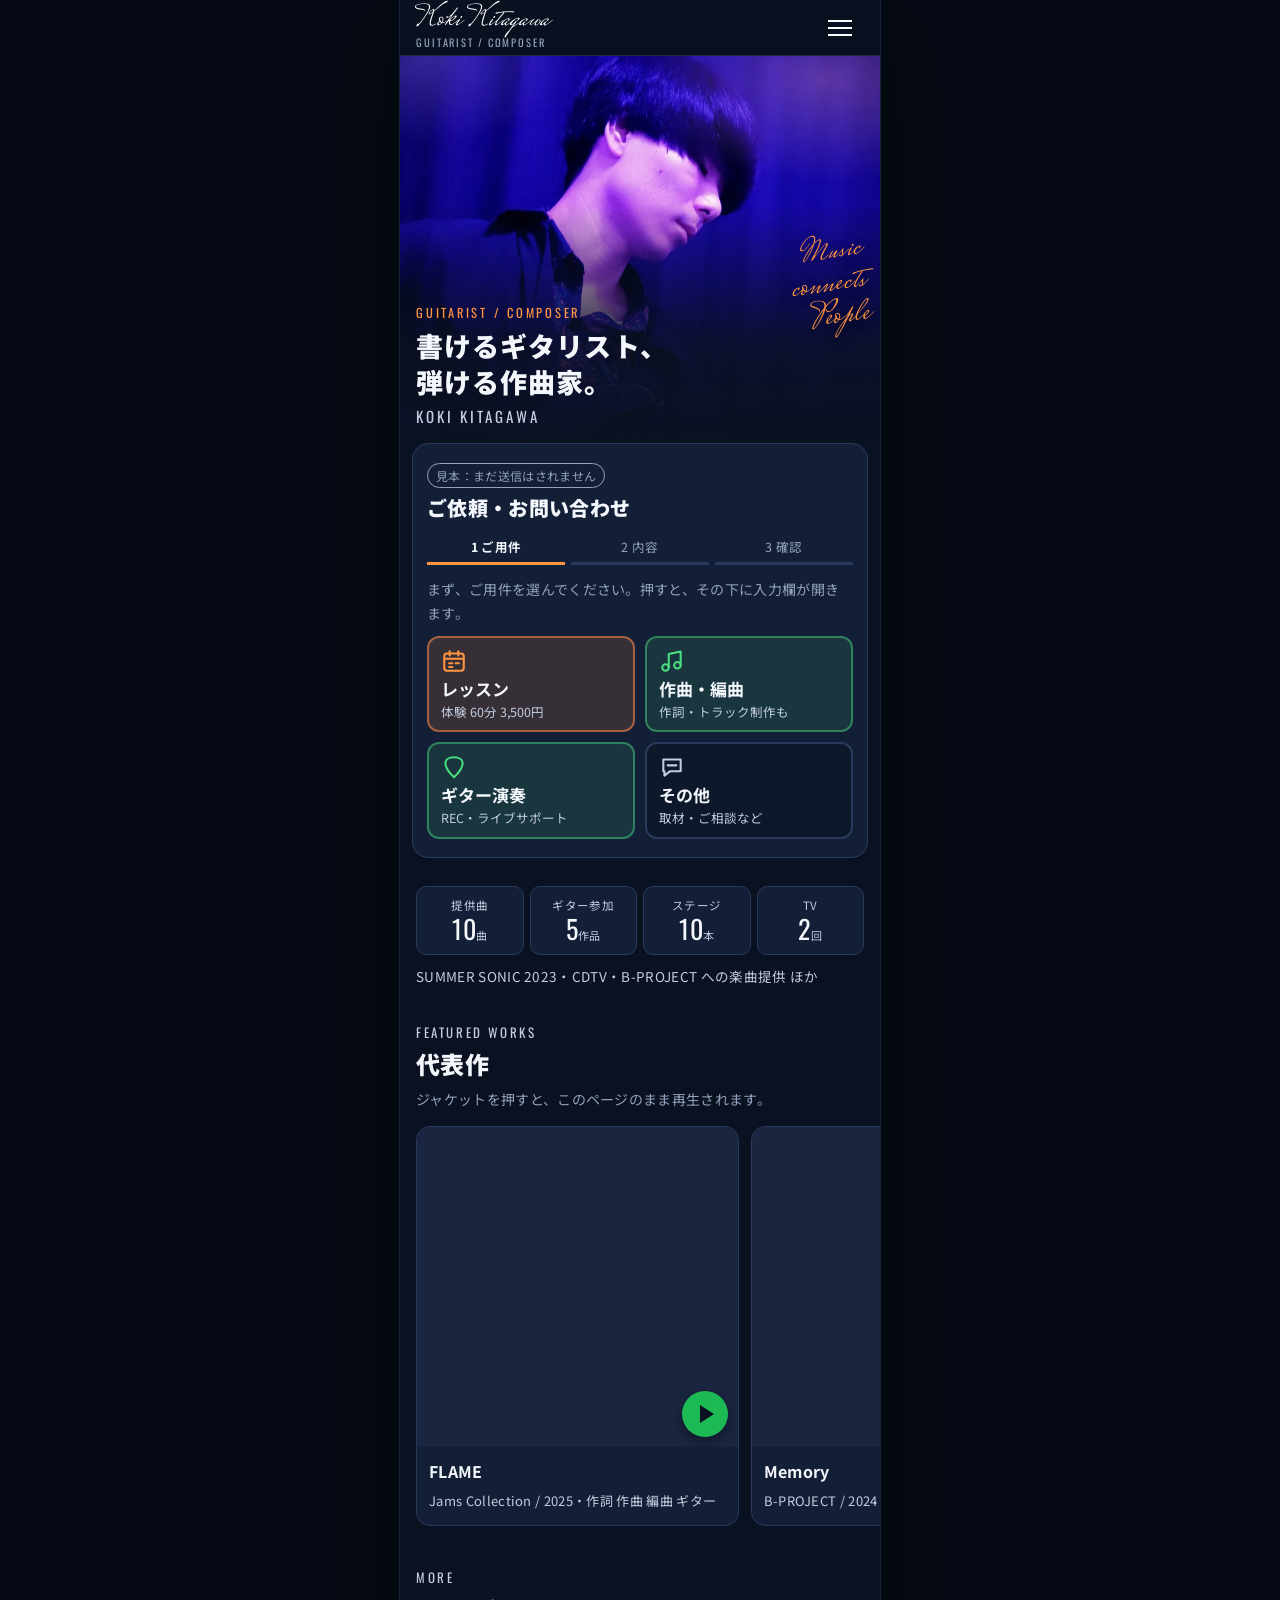
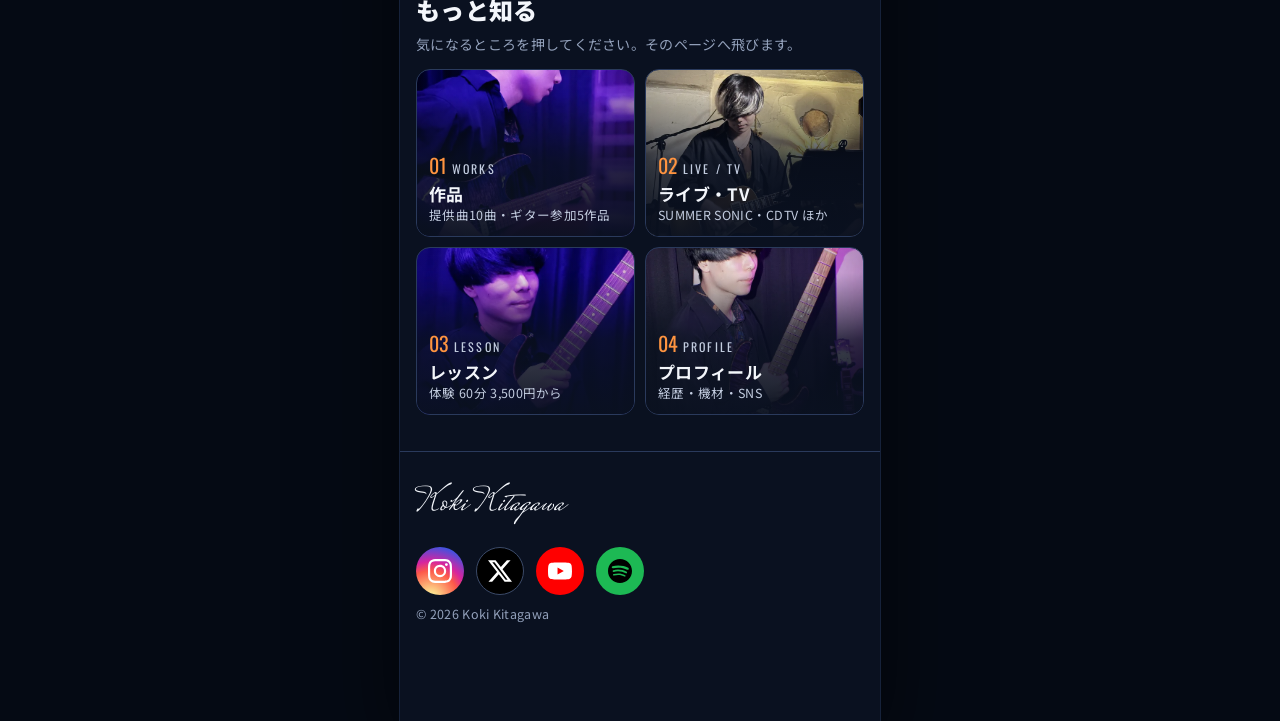
==== v2/index.html @ 58e87ea4 "Initial commit" ====
<!doctype html>
<html lang="ja">
<head>
<meta charset="utf-8">
<meta name="viewport" content="width=device-width, initial-scale=1, viewport-fit=cover">
<meta name="color-scheme" content="dark">
<meta name="robots" content="noindex">
<meta name="theme-color" content="#0a1120">
<title>北川弘喜 | ギタリスト・作曲家</title>
<meta name="description" content="書けるギタリスト、弾ける作曲家。北川弘喜（Koki Kitagawa）への作曲・編曲・ギター演奏のご依頼と、ギターレッスンのお申し込み。">
<link rel="preconnect" href="https://fonts.googleapis.com">
<link rel="preconnect" href="https://fonts.gstatic.com" crossorigin>
<link href="https://fonts.googleapis.com/css2?family=Noto+Sans+JP:wght@400;500;700;900&family=Oswald:wght@500;600&family=Mrs+Saint+Delafield&display=swap" rel="stylesheet">
<style>
:root{
  --bg:#0a1120; --bg2:#0e182b; --panel:#131f36; --panel2:#18263f; --line:#2a3a5c;
  --ink:#f3f6fb; --sub:#c3cde0; --faint:#93a1bb;
  --or:#e2560e; --or-top:#f06a1d; --or-hi:#ff9440; --or-soft:rgba(255,140,60,.15);
  --gr:#15803d; --gr-top:#1d9b52; --gr-hi:#4ade80; --gr-soft:rgba(74,222,128,.12);
  --lesson:#1b2a48;
  --en:"Oswald","Arial Narrow",sans-serif;
  --sig:"Mrs Saint Delafield","Brush Script MT",cursive;
  --dock:76px;
}
*{box-sizing:border-box}
[hidden]{display:none!important}
html{scroll-behavior:smooth;-webkit-text-size-adjust:100%}
body{margin:0;background:#050a14;color:var(--ink);
  font:16px/1.75 "Noto Sans JP","Hiragino Kaku Gothic ProN",Meiryo,sans-serif;letter-spacing:.02em}
a{color:inherit}
img{display:block;max-width:100%}
button,input,select,textarea{font:inherit;color:inherit}
:focus-visible{outline:3px solid var(--or-hi);outline-offset:3px}
.wrap{max-width:480px;margin:0 auto;background:var(--bg);min-height:100svh;
  padding-bottom:calc(var(--dock) + env(safe-area-inset-bottom));position:relative;overflow-x:clip}
@media (min-width:600px){.wrap{box-shadow:0 0 0 1px #16223a,0 30px 80px rgba(0,0,0,.6)}}

/* ---------- ヘッダー ---------- */
.top{position:sticky;top:0;z-index:30;height:56px;display:flex;align-items:center;justify-content:space-between;
  padding:0 16px;background:rgba(10,17,32,.92);backdrop-filter:blur(8px);border-bottom:1px solid rgba(42,58,92,.6)}
.logo{text-decoration:none;display:flex;flex-direction:column;line-height:1}
.logo .sig{font-family:var(--sig);font-size:30px;line-height:.9;color:#fff}
.logo small{font-family:var(--en);font-size:10.5px;letter-spacing:.18em;color:var(--faint);margin-top:2px}
.menu-btn{width:48px;height:48px;border:0;background:none;display:grid;place-items:center;cursor:pointer}
.menu-btn span{display:block;width:24px;height:2px;background:#fff;box-shadow:0 7px 0 #fff,0 -7px 0 #fff}

/* ---------- ヒーロー ---------- */
.hero{position:relative;height:clamp(320px,43svh,410px);overflow:hidden}
.hero img{width:100%;height:100%;object-fit:cover;object-position:50% 18%}
.hero::after{content:"";position:absolute;inset:0;
  background:linear-gradient(180deg,rgba(10,17,32,0) 38%,rgba(10,17,32,.86) 74%,var(--bg) 100%)}
.hero .copy{position:absolute;left:16px;right:16px;bottom:14px;z-index:1}
.hero .kicker{font-family:var(--en);font-size:12.5px;letter-spacing:.22em;color:var(--or-hi);margin:0}
.hero h1{margin:4px 0 2px;font-size:27px;line-height:1.35;font-weight:900;letter-spacing:.04em}
.hero .name{font-family:var(--en);font-size:15px;letter-spacing:.2em;color:var(--sub);margin:0}
.hero .sig{position:absolute;right:12px;top:14px;z-index:1;font-family:var(--sig);font-size:34px;color:rgba(255,255,255,.85);transform:rotate(-8deg)}

/* ---------- 写真の演出（北川さんの案の手書き文字と、ステージの光） ---------- */
.fx{position:relative}
.fx::before{content:"";position:absolute;inset:0;z-index:1;pointer-events:none;mix-blend-mode:screen;
  background:radial-gradient(55% 38% at 88% 6%,rgba(255,160,80,.30),transparent 70%),
             radial-gradient(45% 32% at 6% 0%,rgba(150,120,255,.30),transparent 70%)}
.script{position:absolute;z-index:2;font-family:var(--sig);line-height:.95;color:rgba(255,255,255,.92);
  text-shadow:0 2px 12px rgba(0,0,0,.55);pointer-events:none;white-space:nowrap}
.script.or{color:var(--or-hi)}
.photo{position:relative}
.photo .script{right:14px;bottom:10px;font-size:40px;transform:rotate(-8deg)}

/* ---------- 節の見出し（数字は残す） ---------- */
.sec{padding:28px 16px}
.label{display:flex;align-items:baseline;gap:10px;margin:0 0 4px}
.label .no{font-family:var(--en);font-size:22px;color:var(--or-hi);font-weight:600}
.label .en{font-family:var(--en);font-size:13px;letter-spacing:.2em;color:var(--sub)}
.h2{margin:0 0 6px;font-size:24px;line-height:1.4;font-weight:900}
.lede{margin:0 0 16px;color:var(--sub)}
.guide{margin:0 0 12px;color:var(--faint);font-size:14px}

/* ---------- フォーム（いちばん上の主役） ---------- */
.formcard{margin:0 12px;padding:16px 14px 18px;background:var(--panel);border:1px solid var(--line);border-radius:16px;scroll-margin-top:64px}
.formcard h2{margin:0;font-size:20px;font-weight:900;line-height:1.4}
.formcard .sample{display:inline-block;margin:0 0 6px;padding:1px 8px;border:1px solid var(--faint);border-radius:99px;font-size:12px;color:var(--faint)}
.steps{display:flex;gap:6px;margin:10px 0 12px;font-size:12.5px;color:var(--faint)}
.steps li{list-style:none;flex:1;text-align:center;padding:4px 0;border-bottom:3px solid var(--line)}
.steps li.on{color:var(--ink);border-color:var(--or-hi);font-weight:700}
.steps{padding:0}
.types{display:grid;grid-template-columns:1fr 1fr;gap:10px}
.type{min-height:84px;padding:10px 12px;border-radius:12px;border:2px solid var(--line);background:var(--bg2);text-align:left;cursor:pointer;
  display:flex;flex-direction:column;justify-content:center;gap:2px;transition:transform .15s,border-color .15s}
.type b{font-size:17px;line-height:1.35}
.type .ico{width:26px;height:26px;margin-bottom:2px}
.type.l .ico{color:var(--or-hi)} .type.w .ico{color:var(--gr-hi)} .type.o .ico{color:var(--sub)}
.type small{font-size:12.5px;color:var(--sub);line-height:1.4}
.type.l{border-color:rgba(255,138,76,.55);background:var(--or-soft)}
.type.w{border-color:rgba(74,222,128,.45);background:var(--gr-soft)}
.type[aria-pressed="true"]{transform:translateY(-1px);box-shadow:0 0 0 3px rgba(255,255,255,.18) inset}
.type.l[aria-pressed="true"]{border-color:var(--or-hi);box-shadow:0 0 22px rgba(255,140,60,.35)} .type.w[aria-pressed="true"]{border-color:var(--gr-hi);box-shadow:0 0 22px rgba(74,222,128,.28)}
.type .mark{display:none}
.type.l .mark{color:var(--or-hi)} .type.w .mark{color:var(--gr-hi)} .type.o .mark{color:var(--faint)}

.fields{margin-top:16px;display:grid;gap:14px}
.field label,.field legend{display:block;font-size:14.5px;font-weight:700;margin-bottom:6px;padding:0}
.req{font-size:11.5px;color:#ffb38a;margin-left:6px;font-weight:500}
.opt{font-size:11.5px;color:var(--faint);margin-left:6px;font-weight:500}
.field input,.field select,.field textarea{width:100%;min-height:50px;padding:10px 12px;border-radius:10px;border:1.5px solid var(--line);
  background:#0b1424;color:var(--ink);font-size:16px}
.field textarea{min-height:110px;resize:vertical}
.field input::placeholder,.field textarea::placeholder{color:#7d8aa4}
.field fieldset{border:0;margin:0;padding:0}
.chips{display:flex;flex-wrap:wrap;gap:8px}
.chips label{margin:0;font-weight:500;font-size:14.5px}
.chips input{position:absolute;opacity:0;width:1px;height:1px}
.chips span{display:inline-flex;align-items:center;min-height:44px;padding:0 14px;border:1.5px solid var(--line);border-radius:99px;background:#0b1424;cursor:pointer}
.chips input:checked+span{border-color:var(--or-hi);background:var(--or-soft);font-weight:700}
.chips input:focus-visible+span{outline:3px solid var(--or-hi);outline-offset:2px}
.note{font-size:13.5px;color:var(--sub);background:var(--bg2);border-left:3px solid var(--or-hi);padding:8px 10px;border-radius:6px;margin:0}
.err{color:#ffb38a;font-size:13.5px;margin:4px 0 0}
.row2{display:grid;grid-template-columns:1fr 1fr;gap:10px}

/* ---------- ボタン ---------- */
.btn{position:relative;display:flex;align-items:center;justify-content:center;gap:10px;min-height:58px;padding:0 20px;border-radius:999px;border:0;
  font-weight:800;font-size:18.7px;letter-spacing:.06em;text-decoration:none;cursor:pointer;white-space:nowrap;width:100%;
  transition:transform .15s,box-shadow .2s,filter .2s}
.btn .ico{width:22px;height:22px;flex:none}
.btn .arr{width:18px;height:18px;flex:none;margin-left:2px;transition:transform .2s}
.btn:hover .arr{transform:translateX(3px)}
.btn:active{transform:translateY(1px)}
.btn.or{background:linear-gradient(180deg,var(--or-top),var(--or));color:#fff;text-shadow:0 1px 0 rgba(110,30,0,.5);
  box-shadow:inset 0 1px 0 rgba(255,210,170,.55),inset 0 0 0 1px rgba(255,170,110,.35),0 8px 22px rgba(240,96,20,.38),0 0 26px rgba(255,140,60,.22)}
.btn.gr{background:linear-gradient(180deg,var(--gr-top),var(--gr));color:#fff;text-shadow:0 1px 0 rgba(0,50,20,.5);
  box-shadow:inset 0 1px 0 rgba(170,255,200,.45),inset 0 0 0 1px rgba(90,220,140,.3),0 8px 22px rgba(21,128,61,.38),0 0 26px rgba(74,222,128,.18)}
.btn.or:hover,.btn.gr:hover{filter:brightness(1.06)}
.btn.ghost{background:transparent;border:1.5px solid var(--sub);color:var(--ink);font-weight:500;font-size:15.5px;min-height:48px}
.btn svg{width:20px;height:20px;flex:none}
.btns{display:grid;gap:10px;margin-top:16px}

/* ---------- 数 ---------- */
.stats{display:grid;grid-template-columns:repeat(4,1fr);gap:6px;margin:0;padding:0}
.stats div{background:var(--panel);border:1px solid var(--line);border-radius:10px;padding:10px 4px;text-align:center}
.stats dt{font-size:11.5px;color:var(--sub);line-height:1.4}
.stats dd{margin:0;font-family:var(--en);font-size:26px;line-height:1.2}
.stats dd small{font-family:"Noto Sans JP",sans-serif;font-size:11px;color:var(--sub)}
.proof{margin:10px 0 0;font-size:13.5px;color:var(--sub)}

/* ---------- 代表作（よこにスライド） ---------- */
.rail{display:grid;grid-auto-flow:column;grid-auto-columns:72%;gap:12px;overflow-x:auto;scroll-snap-type:x mandatory;
  padding:2px 16px 8px;margin:0 -16px;scrollbar-width:none;scroll-padding-inline:16px}
.rail::-webkit-scrollbar{display:none}
.song{scroll-snap-align:start;background:var(--panel);border:1px solid var(--line);border-radius:14px;overflow:hidden}
.song .art{position:relative;aspect-ratio:1;background:#1a2540 center/cover no-repeat;display:block;width:100%;border:0;padding:0;cursor:pointer}
.song .art .play{position:absolute;right:10px;bottom:10px;width:46px;height:46px;border-radius:50%;background:#1DB954;display:grid;place-items:center;box-shadow:0 4px 12px rgba(0,0,0,.4)}
.song .art .play::before{content:"";border-left:14px solid #0a1120;border-top:9px solid transparent;border-bottom:9px solid transparent;margin-left:4px}
.song .art .fallback{position:absolute;inset:0;display:grid;place-items:center;font-family:var(--en);font-size:22px;letter-spacing:.1em;color:var(--sub)}
.song .meta{padding:10px 12px 12px}
.song .meta b{display:block;font-size:16px}
.song .meta span{font-size:13px;color:var(--sub)}
.song iframe{display:block;width:100%;height:352px;border:0}
.railnav{display:flex;justify-content:flex-end;gap:8px;margin-top:6px}
.railnav button{width:44px;height:44px;border-radius:50%;border:1.5px solid var(--line);background:var(--panel);cursor:pointer;font-size:18px}

/* ---------- 部屋への入口 ---------- */
.rooms{display:grid;grid-template-columns:1fr 1fr;gap:10px}
.room{position:relative;display:flex;flex-direction:column;justify-content:flex-end;min-height:168px;padding:12px;border-radius:14px;background:var(--panel) center/cover no-repeat;
  border:1px solid var(--line);text-decoration:none;overflow:hidden;isolation:isolate}
.room::before{content:"";position:absolute;inset:0;z-index:-1;background:linear-gradient(180deg,rgba(10,17,32,.05) 15%,rgba(10,17,32,.78) 55%,rgba(10,17,32,.96) 100%)}
.room:hover{border-color:var(--or-hi)}
.room .no{font-family:var(--en);color:var(--or-hi);font-size:20px;line-height:1}
.room .en{font-family:var(--en);font-size:12px;letter-spacing:.18em;color:var(--sub)}
.room b{font-size:17px;line-height:1.35;margin-top:2px}
.room small{font-size:12.5px;color:var(--sub);line-height:1.45}

/* ---------- 部屋（下層） ---------- */
.roomtop{padding:12px 16px 0}
.back{display:inline-flex;align-items:center;min-height:44px;font-size:14px;color:var(--sub);text-decoration:none}
.roomhead{padding:6px 16px 0}
.roomhead .no{font-family:var(--en);font-size:40px;color:var(--or-hi);line-height:1}
.roomhead .en{font-family:var(--en);font-size:15px;letter-spacing:.24em;color:var(--sub);margin-left:8px}
.roomhead h1{margin:6px 0 4px;font-size:30px;line-height:1.3;font-weight:900}
.roomhead p{margin:0;color:var(--sub)}
.photo{margin:14px 16px 0;border-radius:14px;overflow:hidden;aspect-ratio:4/5;background:#14203a}
.photo img{width:100%;height:100%;object-fit:cover}
.photo.wide{aspect-ratio:16/10}

.tags{display:flex;flex-wrap:wrap;gap:8px;margin:0;padding:0;list-style:none}
.tags li{border:1.5px solid var(--or-hi);border-radius:8px;padding:6px 12px;font-weight:700;font-size:14.5px}
.plans{display:grid;gap:10px;margin:0;padding:0;list-style:none}
.plan{display:flex;align-items:center;justify-content:space-between;gap:10px;padding:14px;border-radius:12px;background:var(--panel);border:1px solid var(--line)}
.plan b{font-size:16.5px}
.plan small{display:block;color:var(--sub);font-size:13px}
.plan .price{font-family:var(--en);font-size:22px;white-space:nowrap;text-align:right}
.plan .price small{font-family:"Noto Sans JP";display:inline;font-size:12px}
.plan.rec{border:2px solid var(--or-hi);background:var(--or-soft)}
.badge{display:inline-block;background:var(--or-hi);color:#1a0d04;font-size:12px;font-weight:700;border-radius:99px;padding:1px 9px;margin-left:6px;vertical-align:2px}
.plan.first{border-style:dashed}
table.hours{width:100%;border-collapse:collapse;font-size:14.5px}
.hours th,.hours td{border-bottom:1px solid var(--line);padding:10px 6px;text-align:left;vertical-align:top}
.hours th{width:30%;font-weight:700}
.hours td small{display:block;color:var(--sub);font-size:12.5px}
dl.facts{margin:0;display:grid;grid-template-columns:auto 1fr;gap:8px 14px;font-size:15px}
dl.facts dt{color:var(--sub)} dl.facts dd{margin:0}

details.shelf{background:var(--panel);border:1px solid var(--line);border-radius:12px;margin-bottom:10px}
details.shelf summary{list-style:none;cursor:pointer;display:flex;align-items:center;gap:10px;padding:14px;min-height:60px}
details.shelf summary::-webkit-details-marker{display:none}
details.shelf summary .no{font-family:var(--en);color:var(--or-hi);font-size:20px}
details.shelf summary b{flex:1;font-size:16.5px;line-height:1.4}
details.shelf summary .cnt{font-size:13px;color:var(--sub);white-space:nowrap}
details.shelf summary::after{content:"＋";font-size:18px;color:var(--sub);margin-left:4px}
details.shelf[open] summary::after{content:"－"}
.list{margin:0;padding:0 14px 12px;list-style:none}
.list li{display:flex;justify-content:space-between;gap:10px;padding:9px 0;border-top:1px solid var(--line);font-size:15px}
.list li span{color:var(--sub);font-size:13px;white-space:nowrap}
.list li i{font-style:normal;font-size:12px;color:var(--or-hi);margin-left:6px}
.timeline{margin:0;padding:0;list-style:none}
.timeline>li{display:grid;grid-template-columns:62px 1fr;gap:10px;padding:10px 0;border-top:1px solid var(--line)}
.timeline .y{font-family:var(--en);font-size:20px;color:var(--or-hi);line-height:1.3}
.timeline ul{margin:0;padding:0;list-style:none}
.timeline ul li{font-size:15px;line-height:1.6;padding:2px 0}
.timeline ul li small{color:var(--sub);font-size:12.5px}
.bio p{margin:0 0 12px;color:var(--sub)}
.bio p:first-child{color:var(--ink);font-weight:700}

/* レッスンの部屋は、同じ世界観のまま明度だけ上げる */
.lesson-room{background:var(--lesson)}
.lesson-room .plan,.lesson-room details.shelf{background:#22345a}

/* ---------- SNS（各サービスの色） ---------- */
.sns{display:flex;gap:12px;flex-wrap:wrap}
.sns a{width:48px;height:48px;border-radius:50%;display:grid;place-items:center}
.sns svg{width:24px;height:24px;fill:#fff}
.sns .ig{background:radial-gradient(circle at 30% 107%,#fdf497 0%,#fdf497 5%,#fd5949 45%,#d6249f 60%,#285AEB 90%)}
.sns .x{background:#000;border:1px solid #3b4a68}
.sns .yt{background:#FF0000}
.sns .sp{background:#1DB954}
.sns .sp svg{fill:#000}
.listen{display:grid;gap:10px}
.listen a{display:flex;align-items:center;gap:12px;min-height:64px;padding:10px 14px;border-radius:12px;background:var(--panel);border:1px solid var(--line);text-decoration:none}
.listen a i{width:40px;height:40px;border-radius:50%;display:grid;place-items:center;flex:none}
.listen a i svg{width:22px;height:22px;fill:#fff}
.listen a b{display:block;font-size:16px} .listen a small{display:block;font-size:13px;color:var(--sub)}

footer{padding:24px 16px 20px;border-top:1px solid var(--line);margin-top:8px}
footer .sig{font-family:var(--sig);font-size:34px}
footer p{margin:8px 0 0;font-size:12.5px;color:var(--faint)}

/* ---------- 下の固定帯：2つのボタン ---------- */
.dock{position:fixed;left:50%;transform:translateX(-50%);bottom:0;z-index:40;width:100%;max-width:480px;
  display:grid;grid-template-columns:1fr 1fr;gap:8px;padding:10px 10px calc(10px + env(safe-area-inset-bottom));
  background:linear-gradient(180deg,rgba(10,17,32,0),rgba(10,17,32,.96) 30%)}
.dock .btn{min-height:56px;padding:0 8px;gap:8px}
.dock.hide{opacity:0;pointer-events:none;transform:translate(-50%,12px)}
.dock{transition:opacity .2s,transform .2s}

/* ---------- メニュー ---------- */
.menu{position:fixed;inset:0;z-index:50;background:rgba(5,10,20,.7);display:flex;justify-content:center}
.menu .panel{width:100%;max-width:480px;background:var(--bg);padding:12px 16px 24px;overflow:auto}
.menu .head{display:flex;justify-content:space-between;align-items:center;height:48px}
.menu .close{width:48px;height:48px;border:0;background:none;font-size:28px;cursor:pointer}
.menu nav a{display:flex;justify-content:space-between;align-items:center;min-height:54px;border-bottom:1px solid var(--line);text-decoration:none;font-size:17px}
.menu nav a span{font-family:var(--en);color:var(--or-hi);margin-right:10px}

.done{text-align:center;padding:10px 0}
.done b{display:block;font-size:20px;margin-bottom:6px}
.confirm dl{margin:0;display:grid;grid-template-columns:7.5em 1fr;gap:6px 10px;font-size:14.5px}
.confirm dt{color:var(--sub)} .confirm dd{margin:0;word-break:break-word}

@media (prefers-reduced-motion:reduce){html{scroll-behavior:auto}*{transition:none!important;animation:none!important}}
</style>
</head>
<body>
<div class="wrap" id="app">

<header class="top">
  <a class="logo" href="#top" aria-label="北川弘喜 トップへ"><span class="sig">Koki Kitagawa</span><small>GUITARIST / COMPOSER</small></a>
  <button class="menu-btn" type="button" aria-label="メニューを開く" aria-expanded="false" aria-controls="menu" id="menuBtn"><span></span></button>
</header>

<main id="view"></main>

<footer>
  <div class="sig">Koki Kitagawa</div>
  <div class="sns" style="margin-top:12px" id="footSns"></div>
  <p>© 2026 Koki Kitagawa</p>
</footer>

<div class="dock" id="dock">
  <button class="btn or" type="button" data-open="lesson" data-short>レッスン予約</button>
  <button class="btn gr" type="button" data-open="compose" data-short>仕事の依頼</button>
</div>

<div class="menu" id="menu" hidden>
  <div class="panel" role="dialog" aria-modal="true" aria-label="メニュー">
    <div class="head"><span class="logo"><span class="sig">Koki Kitagawa</span></span><button class="close" type="button" aria-label="メニューを閉じる" id="menuClose">×</button></div>
    <nav id="menuNav"></nav>
    <div class="btns"><button class="btn or" type="button" data-open="lesson">レッスンを申し込む</button><button class="btn gr" type="button" data-open="compose">仕事を依頼する</button></div>
    <p class="guide" style="margin-top:18px">SNS</p>
    <div class="sns" id="menuSns"></div>
  </div>
</div>

</div>

<script>
/* ============================================================
   データは site/data/*.json と同じもの（ビルドで差しこむ）
   ============================================================ */
const D = {"profile": {"name": "北川弘喜", "nameEn": "Koki Kitagawa", "headline": "書けるギタリスト、弾ける作曲家", "bio": ["曲を書く人と、曲を鳴らす人は、たいてい別々にいる。", "北川弘喜はその両方に立つ。B-PROJECT、星名美怜、Bunny La Crew への提供曲では、作詞・作曲・編曲からギターまでを一人で通す。SUMMER SONIC やイナズマロックフェスのステージではサポートギタリストとして音を鳴らし、CDTV では地上波のバックに立った。", "舞台の仕事も持つ。『あんさんぶるスターズ！オン・ステージ』では劇中のギターを入れ、演技指導まで担当した。楽器を弾くだけでは終わらない現場を、いくつも通っている。", "2021年から専門学校と音楽教室で指導にあたり、個人レッスンでは初心者からプロまでを見る。教えることと作ることが、同じ場所でつながっている。"], "career": [{"label": "2022年〜", "detail": "プロとして活動（東京拠点）"}, {"label": "2021年〜", "detail": "専門学校・音楽教室で指導"}, {"label": "個人レッスン", "detail": "初心者〜プロフェッショナル"}], "gear": {"publish": true, "groups": [{"name": "制作・録音", "items": ["Pro Tools", "Universal Audio Apollo Twin X", "sE Electronics sE2300", "Eclipse TD-M1"]}, {"name": "ギター", "items": ["Suhr Modern", "Gibson Custom Shop Les Paul Standard", "Fender Custom Shop Stratocaster"]}, {"name": "アンプ・キャビネット", "items": ["Bogner Ecstasy Classic", "Marshall JCM900 Hi Gain Master Volume", "Bogner 212CB", "Laney LFR-112"]}, {"name": "モデラー", "items": ["Fractal Audio Axe-Fx II XL+", "Line 6 Helix Floor"]}]}, "work": {"price": "応相談", "delivery": "デモ・編曲・ギターREC いずれも3日程度", "style": "リモートREC／スタジオ立ち会い どちらも対応", "services": [{"name": "作詞・作曲", "note": "デモ制作まで"}, {"name": "編曲・トラック制作", "note": ""}, {"name": "ギター レコーディング", "note": "リモート／立ち会い"}, {"name": "ライブサポート", "note": "ツアー・フェス・TV"}]}, "lesson": {"target": "初心者〜プロフェッショナル", "plans": [{"name": "体験レッスン", "price": "60分 3,500円", "note": "初回のみ"}, {"name": "月2回", "price": "16,000円 / 月", "note": "1回60分", "recommended": true}, {"name": "月4回", "price": "32,000円 / 月", "note": "1回60分"}, {"name": "単発", "price": "8,000円", "note": "1回60分"}], "place": "レンタルスタジオ／ご自宅／オンライン", "payment": "現金・クレジットカード（Square）"}, "links": {"spotify": "https://open.spotify.com/playlist/4vF3Pt0G9U2wvwlmTueu7q", "youtube": "https://www.youtube.com/@KokiKitagawa", "instagram": "https://www.instagram.com/kitagawa_kouki/", "x": "https://x.com/Gt_koki_"}, "spotifyTracks": [{"title": "FLAME", "artist": "Jams Collection", "url": "https://open.spotify.com/track/7sTd15vzgK8YVyr6eWiVcE"}, {"title": "Memory", "artist": "B-PROJECT", "url": "https://open.spotify.com/track/3laM9HmVwaKT9ooW8K7pv5"}, {"title": "視聴覚Fighter", "artist": "Pastel closet", "url": "https://open.spotify.com/track/7d7lYGu9Xw5cHC8EYxwH4H"}]}, "credits": [{"title": "FLAME", "artist": "Jams Collection", "category": "compose", "roles": ["作詞", "作曲", "編曲", "ギター"], "year": 2025, "jacket": "ab67616d0000b27391252ddd166cf1d26d00ba1c", "spotify": "https://open.spotify.com/track/7sTd15vzgK8YVyr6eWiVcE", "spotifyRank": 1}, {"title": "Memory", "artist": "B-PROJECT", "category": "compose", "roles": ["作詞", "作曲", "編曲", "ギター"], "year": 2024, "jacket": "ab67616d0000b2730a05115477078b67edc9bd9b", "spotify": "https://open.spotify.com/track/3laM9HmVwaKT9ooW8K7pv5", "spotifyRank": 2}, {"title": "視聴覚Fighter", "artist": "Pastel closet", "category": "compose", "roles": ["作詞", "作曲", "編曲", "ギター"], "year": 2026, "jacket": "ab67616d0000b2737df65844b18024309f50687c", "spotify": "https://open.spotify.com/track/7d7lYGu9Xw5cHC8EYxwH4H", "spotifyRank": 3}, {"title": "Now Feel Saddest!?", "artist": "星名美怜", "category": "compose", "roles": ["作詞", "作曲", "編曲", "ギター"], "year": 2025, "jacket": null, "spotify": null, "spotifyRank": null}, {"title": "恋のエビデンス", "artist": "Bunny La Crew", "category": "compose", "roles": ["作詞", "作曲", "編曲", "ギター"], "year": 2025, "jacket": null, "spotify": null, "spotifyRank": null}, {"title": "鬼KawaWe!!!", "artist": "Pastel closet", "category": "compose", "roles": ["作詞", "作曲", "編曲", "ギター"], "year": 2025, "jacket": null, "spotify": null, "spotifyRank": null}, {"title": "恋のスピード違反", "artist": "Bunny La Crew", "category": "compose", "roles": ["作詞", "作曲", "編曲", "ギター"], "year": 2024, "jacket": null, "spotify": null, "spotifyRank": null}, {"title": "トキメキ NEW WORLD", "artist": "Jams Collection", "category": "compose", "roles": ["作詞", "作曲", "編曲", "ギター"], "year": 2024, "jacket": null, "spotify": null, "spotifyRank": null}, {"title": "ドキドキシャッターチャンス", "artist": "Jams Collection", "category": "compose", "roles": ["作詞", "作曲", "編曲", "ギター"], "year": 2024, "jacket": null, "spotify": null, "spotifyRank": null}, {"title": "夏ときめいちゃいマッスル", "artist": "Jams Collection", "category": "compose", "roles": ["作詞", "作曲", "編曲", "ギター"], "year": 2023, "jacket": null, "spotify": null, "spotifyRank": null}, {"title": "Goin Goin", "artist": "Chico", "category": "guitar", "roles": ["ギター"], "year": 2024, "jacket": null, "spotify": null, "spotifyRank": null}, {"title": "Sense of Wonder", "artist": "寿美菜子", "category": "guitar", "roles": ["ギター"], "year": 2024, "jacket": null, "spotify": null, "spotifyRank": null}, {"title": "Startin'", "artist": "Dream Shizuka", "category": "guitar", "roles": ["ギター"], "year": 2022, "jacket": null, "spotify": null, "spotifyRank": null}, {"title": "エピローグ", "artist": "シユイ", "category": "guitar", "roles": ["ギター"], "year": 2024, "jacket": null, "spotify": null, "spotifyRank": null}, {"title": "UUUM ONE PIECE MUUUSIC COVER ALBUM", "artist": "UUUM", "category": "guitar", "roles": ["ギター"], "year": null, "jacket": null, "spotify": null, "spotifyRank": null}, {"title": "非公開", "artist": "有名歌い手", "category": "karaoke", "roles": ["カラオケ音源制作"], "year": null, "jacket": null, "spotify": null, "spotifyRank": null}, {"title": "非公開", "artist": "有名歌い手", "category": "karaoke", "roles": ["カラオケ音源制作"], "year": null, "jacket": null, "spotify": null, "spotifyRank": null}, {"title": "非公開", "artist": "有名歌い手", "category": "karaoke", "roles": ["カラオケ音源制作"], "year": null, "jacket": null, "spotify": null, "spotifyRank": null}, {"title": "非公開", "artist": "有名歌い手", "category": "karaoke", "roles": ["カラオケ音源制作"], "year": null, "jacket": null, "spotify": null, "spotifyRank": null}, {"title": "非公開", "artist": "有名歌い手", "category": "karaoke", "roles": ["カラオケ音源制作"], "year": null, "jacket": null, "spotify": null, "spotifyRank": null}, {"title": "非公開", "artist": "有名歌い手", "category": "karaoke", "roles": ["カラオケ音源制作"], "year": null, "jacket": null, "spotify": null, "spotifyRank": null}], "live": [{"title": "REIRIE Live Tour 2025 -Bad=DoLL-", "year": 2025, "venue": "名古屋", "artist": "REIRIE", "role": "サポートギター"}, {"title": "SAKAE SP-RING 2024", "year": 2024, "venue": "", "artist": "シユイ", "role": "サポートギター"}, {"title": "SUMMER SONIC 2023", "year": 2023, "venue": "", "artist": "シユイ", "role": "サポートギター"}, {"title": "イナズマロックフェス 2023", "year": 2023, "venue": "", "artist": "シユイ", "role": "サポートギター"}, {"title": "LAWSON presents シユイ 1st Live「シユイさんといっしょ #01」", "year": null, "venue": "", "artist": "シユイ", "role": "サポートギター"}, {"title": "LAWSON presents シユイ 2nd Live「シユイさんといっしょ #02」", "year": null, "venue": "", "artist": "シユイ", "role": "サポートギター"}, {"title": "REIRIE FreeLive「JAM」", "year": null, "venue": "新宿歌舞伎町", "artist": "REIRIE", "role": "サポートギター"}, {"title": "HUG ROCK FESTIVAL", "year": null, "venue": "", "artist": "somei", "role": "サポートギター"}], "media": [{"title": "CDTV", "year": null, "artist": "SixTONES（ジェシー・京本大我）", "role": "バックで演者参加", "type": "tv"}, {"title": "CDTV", "year": null, "artist": "川崎鷹也", "role": "バックで演者参加", "type": "tv"}, {"title": "あんさんぶるスターズ！オン・ステージ", "year": 2019, "artist": "", "role": "劇中のギター演奏／演技指導", "type": "stage"}, {"title": "シュレック・ザ・ミュージカル", "year": 2023, "artist": "", "role": "", "type": "stage"}]};
const ICON = {"ig": "M7.0301.084c-1.2768.0602-2.1487.264-2.911.5634-.7888.3075-1.4575.72-2.1228 1.3877-.6652.6677-1.075 1.3368-1.3802 2.127-.2954.7638-.4956 1.6365-.552 2.914-.0564 1.2775-.0689 1.6882-.0626 4.947.0062 3.2586.0206 3.6671.0825 4.9473.061 1.2765.264 2.1482.5635 2.9107.308.7889.72 1.4573 1.388 2.1228.6679.6655 1.3365 1.0743 2.1285 1.38.7632.295 1.6361.4961 2.9134.552 1.2773.056 1.6884.069 4.9462.0627 3.2578-.0062 3.668-.0207 4.9478-.0814 1.28-.0607 2.147-.2652 2.9098-.5633.7889-.3086 1.4578-.72 2.1228-1.3881.665-.6682 1.0745-1.3378 1.3795-2.1284.2957-.7632.4966-1.636.552-2.9124.056-1.2809.0692-1.6898.063-4.948-.0063-3.2583-.021-3.6668-.0817-4.9465-.0607-1.2797-.264-2.1487-.5633-2.9117-.3084-.7889-.72-1.4568-1.3876-2.1228C21.2982 1.33 20.628.9208 19.8378.6165 19.074.321 18.2017.1197 16.9244.0645 15.6471.0093 15.236-.005 11.977.0014 8.718.0076 8.31.0215 7.0301.0839m.1402 21.6932c-1.17-.0509-1.8053-.2453-2.2287-.408-.5606-.216-.96-.4771-1.3819-.895-.422-.4178-.6811-.8186-.9-1.378-.1644-.4234-.3624-1.058-.4171-2.228-.0595-1.2645-.072-1.6442-.079-4.848-.007-3.2037.0053-3.583.0607-4.848.05-1.169.2456-1.805.408-2.2282.216-.5613.4762-.96.895-1.3816.4188-.4217.8184-.6814 1.3783-.9003.423-.1651 1.0575-.3614 2.227-.4171 1.2655-.06 1.6447-.072 4.848-.079 3.2033-.007 3.5835.005 4.8495.0608 1.169.0508 1.8053.2445 2.228.408.5608.216.96.4754 1.3816.895.4217.4194.6816.8176.9005 1.3787.1653.4217.3617 1.056.4169 2.2263.0602 1.2655.0739 1.645.0796 4.848.0058 3.203-.0055 3.5834-.061 4.848-.051 1.17-.245 1.8055-.408 2.2294-.216.5604-.4763.96-.8954 1.3814-.419.4215-.8181.6811-1.3783.9-.4224.1649-1.0577.3617-2.2262.4174-1.2656.0595-1.6448.072-4.8493.079-3.2045.007-3.5825-.006-4.848-.0608M16.953 5.5864A1.44 1.44 0 1 0 18.39 4.144a1.44 1.44 0 0 0-1.437 1.4424M5.8385 12.012c.0067 3.4032 2.7706 6.1557 6.173 6.1493 3.4026-.0065 6.157-2.7701 6.1506-6.1733-.0065-3.4032-2.771-6.1565-6.174-6.1498-3.403.0067-6.156 2.771-6.1496 6.1738M8 12.0077a4 4 0 1 1 4.008 3.9921A3.9996 3.9996 0 0 1 8 12.0077", "yt": "M23.498 6.186a3.016 3.016 0 0 0-2.122-2.136C19.505 3.545 12 3.545 12 3.545s-7.505 0-9.377.505A3.017 3.017 0 0 0 .502 6.186C0 8.07 0 12 0 12s0 3.93.502 5.814a3.016 3.016 0 0 0 2.122 2.136c1.871.505 9.376.505 9.376.505s7.505 0 9.377-.505a3.015 3.015 0 0 0 2.122-2.136C24 15.93 24 12 24 12s0-3.93-.502-5.814zM9.545 15.568V8.432L15.818 12l-6.273 3.568z", "x": "M18.901 1.153h3.68l-8.04 9.19L24 22.846h-7.406l-5.8-7.584-6.638 7.584H.474l8.6-9.83L0 1.154h7.594l5.243 6.932ZM17.61 20.644h2.039L6.486 3.24H4.298Z", "sp": "M12 0C5.4 0 0 5.4 0 12s5.4 12 12 12 12-5.4 12-12S18.66 0 12 0zm5.521 17.34c-.24.359-.66.48-1.021.24-2.82-1.74-6.36-2.101-10.561-1.141-.418.122-.779-.179-.899-.539-.12-.421.18-.78.54-.9 4.56-1.021 8.52-.6 11.64 1.32.42.18.479.659.301 1.02zm1.44-3.3c-.301.42-.841.6-1.262.3-3.239-1.98-8.159-2.58-11.939-1.38-.479.12-1.02-.12-1.14-.6-.12-.48.12-1.021.6-1.141C9.6 9.9 15 10.561 18.72 12.84c.361.181.54.78.241 1.2zm.12-3.36C15.24 8.4 8.82 8.16 5.16 9.301c-.6.179-1.2-.181-1.38-.721-.18-.601.18-1.2.72-1.381 4.26-1.26 11.28-1.02 15.721 1.621.539.3.719 1.02.419 1.56-.299.421-1.02.599-1.559.3z"};
const IMG = {"hero": "img/hero-720.webp", "heroSet": "img/hero-720.webp 720w, img/hero-1080.webp 1080w", "works": "img/works-600.webp", "lesson": "img/lesson-600.webp", "profile": "img/profile-600.webp", "hands": "img/hands-720.webp", "gear": "img/gear-900.webp", "live": "img/live-720.webp"};

const $ = (s, r=document) => r.querySelector(s);
const esc = s => String(s ?? "").replace(/[&<>"]/g, c => ({"&":"&amp;","<":"&lt;",">":"&gt;",'"':"&quot;"}[c]));
const svg = (k) => `<svg viewBox="0 0 24 24" aria-hidden="true"><path d="${ICON[k]}"/></svg>`;
const P = D.profile;
const IC = {
  cal:'<rect x="3" y="5" width="18" height="16" rx="2.5"/><path d="M3 10h18M8 3v4M16 3v4M7.5 14h3M13.5 14h3M7.5 17.5h3"/>',
  bag:'<rect x="3" y="7.5" width="18" height="12.5" rx="2.5"/><path d="M9 7.5V5.5a1.5 1.5 0 0 1 1.5-1.5h3A1.5 1.5 0 0 1 15 5.5v2M3 13h18M11 13v2h2v-2"/>',
  note:'<path d="M9 18V5.5l11-2.2V16"/><circle cx="6" cy="18" r="3"/><circle cx="17" cy="16" r="3"/>',
  pick:'<path d="M12 21.5C8.6 18.3 4 12.6 4 8.3 4 5 7.6 3 12 3s8 2 8 5.3c0 4.3-4.6 10-8 13.2z"/>',
  chat:'<path d="M4 5h16v11H10l-5 4v-4H4z"/><path d="M8 10.5h8"/>',
  arr:'<path d="M5 12h14M13 6l6 6-6 6"/>',
};
const ic = (k, cls="ico") => `<svg class="${cls}" viewBox="0 0 24 24" fill="none" stroke="currentColor" stroke-width="1.9" stroke-linecap="round" stroke-linejoin="round" aria-hidden="true">${IC[k]}</svg>`;
function decorate(root=document){
  root.querySelectorAll(".btn.or,.btn.gr").forEach(b => {
    if(b.dataset.deco) return; b.dataset.deco = 1;
    const lead = b.dataset.open ? (b.dataset.open === "lesson" ? "cal" : "bag") : null;
    b.innerHTML = (lead ? ic(lead) : "") + `<span>${b.innerHTML}</span>` + (b.hasAttribute("data-short") ? "" : ic("arr","arr"));
  });
}

/* どこから来たか（SNSのリンクに ?from=ig などを付ける） */
const FROM_NAMES = {ig:"Instagram", x:"X", yt:"YouTube", sp:"Spotify"};
const from = (new URLSearchParams(location.search).get("from") || "").toLowerCase();

const SNS = [
  {k:"ig", cls:"ig", name:"Instagram", url:P.links.instagram},
  {k:"x",  cls:"x",  name:"X",         url:P.links.x},
  {k:"yt", cls:"yt", name:"YouTube",   url:P.links.youtube},
  {k:"sp", cls:"sp", name:"Spotify",   url:P.links.spotify},
];
const snsHTML = () => SNS.map(s => `<a class="${s.cls}" href="${s.url}" target="_blank" rel="noopener" aria-label="${s.name}">${svg(s.k)}</a>`).join("");

/* 数（データから数える。手で書かない） */
const C = D.credits;
const cnt = {
  compose: C.filter(c => c.category === "compose").length,
  guitar:  C.filter(c => c.category === "guitar").length,
  karaoke: C.filter(c => c.category === "karaoke").length,
  live:    D.live.length + D.media.filter(m => m.type === "stage").length,
  tv:      D.media.filter(m => m.type === "tv").length,
};

const ROOMS = [
  {id:"works",   no:"01", en:"WORKS",     jp:"作品",      line:`提供曲${cnt.compose}曲・ギター参加${cnt.guitar}作品`},
  {id:"live",    no:"02", en:"LIVE / TV", jp:"ライブ・TV", line:"SUMMER SONIC・CDTV ほか"},
  {id:"lesson",  no:"03", en:"LESSON",    jp:"レッスン",   line:"体験 60分 3,500円から"},
  {id:"profile", no:"04", en:"PROFILE",   jp:"プロフィール", line:"経歴・機材・SNS"},
];

/* ============================================================
   フォーム：ご用件 → 内容 → 確認
   ============================================================ */
const TYPES = {
  lesson:  {cls:"l", mark:"LESSON", name:"レッスン",      sub:"体験 60分 3,500円"},
  compose: {cls:"w", mark:"WORK",   name:"作曲・編曲",    sub:"作詞・トラック制作も"},
  guitar:  {cls:"w", mark:"WORK",   name:"ギター演奏",    sub:"REC・ライブサポート"},
  other:   {cls:"o", mark:"OTHER",  name:"その他",        sub:"取材・ご相談など"},
};
const BUDGET = ["〜5万円","5〜10万円","10〜30万円","30万円〜","相談したい"];
const FIELDS = {
  lesson: [
    {n:"plan", t:"chips", l:"コース", req:1, o:["体験レッスン","月2回","月4回","単発"]},
    {n:"place", t:"chips", l:"場所", req:1, o:["レンタルスタジオ","ご自宅","オンライン"]},
    {n:"note_hours", t:"note", l:"受付：水・木・金は16時から、土・日は12時から（前の月の20日までのご予約）。20日を過ぎると水木金は22時から、土日は21時からになります。"},
    {n:"d1", t:"datetime-local", l:"第1希望の日時", req:1},
    {n:"d2", t:"datetime-local", l:"第2希望の日時"},
    {n:"exp", t:"select", l:"ギター歴", o:["はじめて","1年未満","1〜3年","3年以上","プロ・プロ志望"]},
    {n:"song", t:"text", l:"弾きたい曲・好きなアーティスト", ph:"例）B'z、ONE OK ROCK など"},
    {n:"msg", t:"textarea", l:"目的・ご質問", ph:"例）コードを覚えたい／バンドで弾きたい"},
  ],
  compose: [
    {n:"what", t:"chips", l:"お願いしたいこと", req:1, multi:1, o:["作詞","作曲","編曲・トラック","ギター"]},
    {n:"due", t:"date", l:"納期の目安"},
    {n:"songs", t:"select", l:"曲数", o:["1曲","2〜3曲","4曲以上","未定"]},
    {n:"budget", t:"chips", l:"ご予算", o:BUDGET},
    {n:"ref", t:"url", l:"参考音源のURL", ph:"https://"},
    {n:"msg", t:"textarea", l:"内容", req:1, ph:"例）アイドル楽曲、テンポ速め、2026年12月リリース予定"},
  ],
  guitar: [
    {n:"what", t:"chips", l:"内容", req:1, o:["ギターREC（リモート）","ギターREC（立ち会い）","ライブサポート","その他の演奏"]},
    {n:"date", t:"date", l:"日程（決まっていれば）"},
    {n:"place", t:"text", l:"会場・スタジオ", ph:"例）渋谷 ○○スタジオ"},
    {n:"budget", t:"chips", l:"ご予算", o:BUDGET},
    {n:"ref", t:"url", l:"参考音源のURL", ph:"https://"},
    {n:"msg", t:"textarea", l:"内容", req:1, ph:"例）2曲・ディストーション中心・音源は別途お送りします"},
  ],
  other: [
    {n:"subject", t:"text", l:"件名", req:1},
    {n:"msg", t:"textarea", l:"内容", req:1},
  ],
};
const COMMON = [
  {n:"name", t:"text", l:"お名前", req:1, ph:"山田 太郎", ac:"name"},
  {n:"email", t:"email", l:"メールアドレス", req:1, ph:"example@mail.com", ac:"email"},
];

let state = {type:null, step:1, values:{}};

function formHTML(){
  return `<section class="formcard" id="form" aria-labelledby="formTitle">
    <span class="sample">見本：まだ送信はされません</span>
    <h2 id="formTitle">ご依頼・お問い合わせ</h2>
    <ol class="steps" aria-label="手順"><li class="on" data-s="1">1 ご用件</li><li data-s="2">2 内容</li><li data-s="3">3 確認</li></ol>
    <div id="formBody"></div>
  </section>`;
}
function renderForm(){
  const box = $("#formBody"); if(!box) return;
  document.querySelectorAll(".steps li").forEach(li => li.classList.toggle("on", +li.dataset.s === state.step));
  if(state.step === 3){ box.innerHTML = confirmHTML(); decorate(box); bindConfirm(); return; }
  if(state.step === 4){ box.innerHTML = doneHTML(); return; }
  const TI = {lesson:"cal", compose:"note", guitar:"pick", other:"chat"};
  const types = Object.entries(TYPES).map(([k,t]) =>
    `<button type="button" class="type ${t.cls}" data-type="${k}" aria-pressed="${state.type===k}">${ic(TI[k])}<b>${t.name}</b><small>${t.sub}</small></button>`).join("");
  let html = `<p class="guide" style="margin:0 0 10px">${state.type ? "内容を書いて「確認へ」を押してください。" : "まず、ご用件を選んでください。押すと、その下に入力欄が開きます。"}</p>
    <div class="types" role="group" aria-label="ご用件">${types}</div>`;
  if(state.type){
    const fs = [...FIELDS[state.type], ...COMMON];
    html += `<form class="fields" id="theForm" novalidate>${fs.map(fieldHTML).join("")}
      <div class="btns"><button class="btn ${state.type==="lesson"?"or":"gr"}" type="submit">確認へ進む</button></div></form>`;
  }
  box.innerHTML = html; decorate(box);
  box.querySelectorAll(".type").forEach(b => b.addEventListener("click", () => { state.type = b.dataset.type; state.step = 2; renderForm(); $("#theForm input, #theForm select, #theForm textarea")?.focus({preventScroll:true}); }));
  const f = $("#theForm");
  if(f) f.addEventListener("submit", e => { e.preventDefault(); if(collect(f)){ state.step = 3; renderForm(); $("#form").scrollIntoView({block:"start"}); } });
}
function fieldHTML(x){
  const v = state.values[x.n] ?? "";
  const lab = `${esc(x.l)}${x.req ? '<span class="req">必須</span>' : '<span class="opt">任意</span>'}`;
  if(x.t === "note") return `<p class="note">${esc(x.l)}</p>`;
  if(x.t === "chips"){
    const type = x.multi ? "checkbox" : "radio";
    const cur = [].concat(v || []);
    return `<div class="field"><fieldset><legend>${lab}</legend><div class="chips">${x.o.map(o =>
      `<label><input type="${type}" name="${x.n}" value="${esc(o)}" ${cur.includes(o)?"checked":""}><span>${esc(o)}</span></label>`).join("")}</div></fieldset><p class="err" hidden></p></div>`;
  }
  if(x.t === "select") return `<div class="field"><label for="f_${x.n}">${lab}</label><select id="f_${x.n}" name="${x.n}"><option value="">選んでください</option>${x.o.map(o=>`<option ${o===v?"selected":""}>${esc(o)}</option>`).join("")}</select><p class="err" hidden></p></div>`;
  if(x.t === "textarea") return `<div class="field"><label for="f_${x.n}">${lab}</label><textarea id="f_${x.n}" name="${x.n}" placeholder="${esc(x.ph||"")}">${esc(v)}</textarea><p class="err" hidden></p></div>`;
  return `<div class="field"><label for="f_${x.n}">${lab}</label><input id="f_${x.n}" name="${x.n}" type="${x.t}" value="${esc(v)}" placeholder="${esc(x.ph||"")}" ${x.ac?`autocomplete="${x.ac}"`:""} ${x.t==="email"?'inputmode="email"':""}><p class="err" hidden></p></div>`;
}
function collect(f){
  const fs = [...FIELDS[state.type], ...COMMON].filter(x => x.t !== "note");
  let ok = true, first = null;
  for(const x of fs){
    let val;
    if(x.t === "chips") val = [...f.querySelectorAll(`input[name="${x.n}"]:checked`)].map(i => i.value);
    else val = (f.elements[x.n]?.value || "").trim();
    state.values[x.n] = val;
    const empty = Array.isArray(val) ? !val.length : !val;
    let msg = "";
    if(x.req && empty) msg = "ここを入れてください。";
    else if(x.t === "email" && val && !/^[^@\s]+@[^@\s]+\.[^@\s]+$/.test(val)) msg = "メールアドレスの形を確かめてください。";
    const box = (f.elements[x.n]?.closest?.(".field")) || f.querySelector(`input[name="${x.n}"]`)?.closest(".field");
    const er = box?.querySelector(".err");
    if(er){ er.textContent = msg; er.hidden = !msg; }
    if(msg){ ok = false; first ||= box; }
  }
  if(first) first.scrollIntoView({block:"center"});
  return ok;
}
function confirmHTML(){
  const fs = [...FIELDS[state.type], ...COMMON].filter(x => x.t !== "note");
  const nice = (x,v) => {
    if(x.t === "datetime-local" && v){ const d = new Date(v); return `${d.getMonth()+1}月${d.getDate()}日（${"日月火水木金土"[d.getDay()]}）${String(d.getHours()).padStart(2,"0")}:${String(d.getMinutes()).padStart(2,"0")}`; }
    if(x.t === "date" && v){ const d = new Date(v+"T00:00"); return `${d.getFullYear()}年${d.getMonth()+1}月${d.getDate()}日`; }
    return Array.isArray(v) ? v.join("、") : v; };
  const rows = fs.map(x => { const s = nice(x, state.values[x.n]); return s ? `<dt>${esc(x.l)}</dt><dd>${esc(s)}</dd>` : ""; }).join("");
  const src = FROM_NAMES[from] ? `<dt>どこで知ったか</dt><dd>${FROM_NAMES[from]}（自動）</dd>` : "";
  return `<div class="confirm"><p class="guide" style="margin:0 0 10px">この内容で送ります。直すときは「戻る」を押してください。</p>
    <dl><dt>ご用件</dt><dd>${TYPES[state.type].name}</dd>${rows}${src}</dl>
    <div class="btns"><button class="btn ${state.type==="lesson"?"or":"gr"}" type="button" id="send">この内容で送る</button><button class="btn ghost" type="button" id="back">戻る</button></div></div>`;
}
function bindConfirm(){
  $("#back").onclick = () => { state.step = 2; renderForm(); };
  $("#send").onclick = () => { state.step = 4; renderForm(); $("#form").scrollIntoView({block:"start"}); };
}
function doneHTML(){
  return `<div class="done"><b>ありがとうございます</b><p class="lede">2日以内に、メールでご返信します。<br><small>（いまは見本なので、実際には送信されていません）</small></p>
    <button class="btn ghost" type="button" onclick="state={type:null,step:1,values:{}};renderForm()">はじめに戻る</button></div>`;
}
function openForm(type){
  if(location.hash && location.hash !== "#top"){ history.pushState(null,"",location.pathname+location.search); render(); }
  closeMenu();
  state.type = type; state.step = 2; renderForm();
  requestAnimationFrame(() => $("#form").scrollIntoView({block:"start"}));
}

/* ============================================================
   画面（入口と4つの部屋）
   ============================================================ */
const jacket = c => c.jacket ? `https://i.scdn.co/image/${c.jacket}` : "";
function songCard(c){
  const id = (c.spotify||"").split("/track/")[1];
  return `<article class="song"><button class="art" type="button" data-track="${id||""}" aria-label="${esc(c.title)} を再生" style="background-image:url('${jacket(c)}')">
      ${c.jacket ? "" : `<span class="fallback">${esc(c.title)}</span>`}<span class="play" aria-hidden="true"></span></button>
    <div class="meta"><b>${esc(c.title)}</b><span>${esc(c.artist)}${c.year?` / ${c.year}`:""}・作詞 作曲 編曲 ギター</span></div></article>`;
}
function home(){
  const feat = C.filter(c => c.spotify).sort((a,b) => (a.spotifyRank||9)-(b.spotifyRank||9));
  return `
  <section class="hero fx" aria-label="北川弘喜">
    <img src="${IMG.hero}" srcset="${IMG.heroSet}" sizes="(max-width:480px) 100vw, 480px" alt="紫の照明の中でギターを弾く北川弘喜" fetchpriority="high">
    <div class="script or" aria-hidden="true" style="right:14px;top:47%;font-size:34px;text-align:right;transform:rotate(-9deg)">Music<br>&nbsp;connects<br>People</div>
    <div class="copy"><p class="kicker">GUITARIST / COMPOSER</p><h1>書けるギタリスト、<br>弾ける作曲家。</h1><p class="name">KOKI KITAGAWA</p></div>
  </section>
  ${formHTML()}
  <section class="sec">
    <dl class="stats">
      <div><dt>提供曲</dt><dd>${cnt.compose}<small>曲</small></dd></div>
      <div><dt>ギター参加</dt><dd>${cnt.guitar}<small>作品</small></dd></div>
      <div><dt>ステージ</dt><dd>${cnt.live}<small>本</small></dd></div>
      <div><dt>TV</dt><dd>${cnt.tv}<small>回</small></dd></div>
    </dl>
    <p class="proof">SUMMER SONIC 2023・CDTV・B-PROJECT への楽曲提供 ほか</p>
  </section>
  <section class="sec" style="padding-top:4px">
    <p class="label"><span class="en">FEATURED WORKS</span></p>
    <h2 class="h2">代表作</h2>
    <p class="guide">ジャケットを押すと、このページのまま再生されます。</p>
    <div class="rail" id="rail">${feat.map(songCard).join("")}</div>
  </section>
  <section class="sec" style="padding-top:4px">
    <p class="label"><span class="en">MORE</span></p>
    <h2 class="h2">もっと知る</h2>
    <p class="guide">気になるところを押してください。そのページへ飛びます。</p>
    <div class="rooms">${ROOMS.map(r => `<a class="room" href="#${r.id}" style="background-image:url('${IMG[r.id]}')"><span><span class="no">${r.no}</span> <span class="en">${r.en}</span></span><b>${r.jp}</b><small>${r.line}</small></a>`).join("")}</div>
  </section>`;
}
function roomHead(r, lede){
  return `<div class="roomtop"><a class="back" href="#top">← トップへ</a></div>
  <div class="roomhead"><span class="no">${r.no}</span><span class="en">${r.en}</span><h1>${r.jp}</h1><p>${lede}</p></div>`;
}
function works(){
  const r = ROOMS[0];
  const comp = C.filter(c => c.category==="compose"), gtr = C.filter(c => c.category==="guitar");
  const li = c => `<li><b>${esc(c.title)}${c.title==="Memory"?'<i>仮歌も担当</i>':""}</b><span>${esc(c.artist)}${c.year?`・${c.year}`:""}</span></li>`;
  return `${roomHead(r,"作詞・作曲・編曲から、ギターの演奏まで。一人で通せるのが強みです。")}
  <div class="photo fx"><span class="script" aria-hidden="true">Songwriting</span><img src="${IMG.works}" alt="スタジオでギターを弾く横顔" loading="lazy"></div>
  <section class="sec">
    <p class="guide">棚を押すと、曲の一覧が下に開きます。</p>
    <details class="shelf"><summary><span class="no">01</span><b>作詞・作曲・編曲</b><span class="cnt">${comp.length}曲</span></summary><ul class="list">${comp.map(li).join("")}</ul></details>
    <details class="shelf"><summary><span class="no">02</span><b>ギター参加</b><span class="cnt">${gtr.length}作品</span></summary><ul class="list">${gtr.map(li).join("")}</ul></details>
    <details class="shelf"><summary><span class="no">03</span><b>有名歌い手のカラオケ音源制作</b><span class="cnt">${cnt.karaoke}曲</span></summary>
      <p class="lede" style="padding:0 14px 12px;margin:0;font-size:15px">配信で活躍する有名歌い手のカラオケ音源を、原曲どおりに再現して制作。作品名は非公開です。</p></details>
  </section>
  <section class="sec" style="padding-top:0">
    <p class="label"><span class="en">LISTEN</span></p><h2 class="h2">聴く・見る</h2>
    <div class="listen">
      <a href="${P.links.spotify}" target="_blank" rel="noopener"><i style="background:#1DB954">${svg("sp").replace('<svg','<svg style="fill:#000"')}</i><span><b>Spotify</b><small>提供曲・参加曲をまとめて聴く</small></span></a>
      <a href="${P.links.youtube}" target="_blank" rel="noopener"><i style="background:#FF0000">${svg("yt")}</i><span><b>YouTube</b><small>ギター弾いてみた</small></span></a>
    </div>
    <div class="btns"><button class="btn gr" type="button" data-open="compose">作曲・編曲を依頼する</button></div>
  </section>`;
}
function live(){
  const r = ROOMS[1];
  const items = [...D.live.map(x => ({y:x.year, t:x.title, s:`${x.artist} ${x.role}`})),
                 ...D.media.filter(m => m.type==="stage").map(x => ({y:x.year, t:x.title, s:x.role || "舞台"}))];
  const years = [...new Set(items.filter(i=>i.y).map(i=>i.y))].sort((a,b)=>a-b);
  const row = (y, arr) => `<li><span class="y">${y}</span><ul>${arr.map(i=>`<li>${esc(i.t)}<br><small>${esc(i.s)}</small></li>`).join("")}</ul></li>`;
  const tv = D.media.filter(m => m.type==="tv");
  return `${roomHead(r,"フェス・ツアー・舞台・地上波。サポートギターとして立ってきた現場です。")}
  <div class="photo fx"><span class="script" aria-hidden="true">Live / Stage</span><img src="${IMG.live}" alt="ライブで金色のギターを弾く北川弘喜" loading="lazy"></div>
  <section class="sec">
    <p class="label"><span class="en">STAGE</span></p><h2 class="h2">ステージ</h2>
    <ol class="timeline">${years.map(y => row(y, items.filter(i=>i.y===y))).join("")}${row("ほか", items.filter(i=>!i.y))}</ol>
  </section>
  <section class="sec" style="padding-top:0">
    <p class="label"><span class="en">TV</span></p><h2 class="h2">テレビ</h2>
    <ul class="list" style="padding:0">${tv.map(t=>`<li><b>${esc(t.title)}</b><span>${esc(t.artist)}</span></li>`).join("")}</ul>
    <div class="listen" style="margin-top:14px"><a href="${P.links.youtube}" target="_blank" rel="noopener"><i style="background:#FF0000">${svg("yt")}</i><span><b>YouTubeで演奏を見る</b><small>ギター弾いてみた</small></span></a></div>
    <div class="btns"><button class="btn gr" type="button" data-open="guitar">ギター演奏を依頼する</button></div>
  </section>`;
}
function lesson(){
  const r = ROOMS[2], L = P.lesson;
  const plans = L.plans.map(p => `<li class="plan ${p.recommended?"rec":""} ${p.name==="体験レッスン"?"first":""}"><span><b>${esc(p.name)}${p.recommended?'<span class="badge">人気No.1</span>':""}</b><small>${esc(p.note)}</small></span><span class="price">${esc(p.price.replace("60分 ",""))}</span></li>`).join("");
  return `<div class="lesson-room">${roomHead(r,"現場で培った経験を、あなたのギターへ。初めての方も、プロを目指す方も。")}
  <div class="photo fx"><span class="script or" aria-hidden="true">Let&#39;s Play!</span><img src="${IMG.lesson}" alt="ギターを手に、こちらを見てほほえむ北川弘喜" loading="lazy"></div>
  <section class="sec">
    <ul class="tags"><li>初心者歓迎</li><li>オンライン対応</li><li>プロ志向の方も</li></ul>
  </section>
  <section class="sec" style="padding-top:0">
    <p class="label"><span class="en">PRICE</span></p><h2 class="h2">料金</h2>
    <p class="guide">どれも1回60分です。まずは体験からどうぞ。</p>
    <ul class="plans">${plans}</ul>
    <div class="btns"><button class="btn or" type="button" data-open="lesson">体験レッスンを申し込む</button></div>
  </section>
  <section class="sec" style="padding-top:0">
    <p class="label"><span class="en">SCHEDULE</span></p><h2 class="h2">受付の時間</h2>
    <table class="hours"><tr><th>水・木・金</th><td>16時から<small>前の月の20日を過ぎたら 22時から</small></td></tr>
      <tr><th>土・日</th><td>12時から<small>前の月の20日を過ぎたら 21時から</small></td></tr></table>
    <p class="guide" style="margin-top:10px">月謝の方は、毎月20日までに翌月ぶんをご予約ください。</p>
  </section>
  <section class="sec" style="padding-top:0">
    <dl class="facts"><dt>場所</dt><dd>${esc(L.place)}</dd><dt>お支払い</dt><dd>${esc(L.payment)}</dd><dt>指導歴</dt><dd>2021年から専門学校・音楽教室で指導</dd></dl>
    <div class="photo wide" style="margin:16px 0 0"><img src="${IMG.hands}" alt="ピックを持つ手元" loading="lazy"></div>
  </section></div>`;
}
function profile(){
  const r = ROOMS[3];
  const gear = P.gear.groups.map(g => `<li><b>${esc(g.name)}</b><span style="white-space:normal;text-align:right">${g.items.map(esc).join("<br>")}</span></li>`).join("");
  return `${roomHead(r,"Guitarist / Composer")}
  <div class="photo fx"><span class="script" aria-hidden="true">Koki Kitagawa</span><img src="${IMG.profile}" alt="ギターを持って立つ北川弘喜" loading="lazy"></div>
  <section class="sec">
    <h2 class="h2" style="font-size:28px">北川 弘喜</h2>
    <div class="bio">${P.bio.map(p=>`<p>${esc(p)}</p>`).join("")}</div>
    <dl class="facts" style="margin-top:6px">${P.career.map(c=>`<dt>${esc(c.label)}</dt><dd>${esc(c.detail)}</dd>`).join("")}</dl>
  </section>
  <section class="sec" style="padding-top:0">
    <details class="shelf"><summary><span class="no">GEAR</span><b>機材</b><span class="cnt">${P.gear.groups.reduce((n,g)=>n+g.items.length,0)}点</span></summary><ul class="list">${gear}</ul></details>
    <div class="photo wide" style="margin:6px 0 0"><img src="${IMG.gear}" alt="3本のギター" loading="lazy"></div>
  </section>
  <section class="sec" style="padding-top:0">
    <p class="label"><span class="en">SNS</span></p><div class="sns">${snsHTML()}</div>
  </section>`;
}
const VIEWS = {works, live, lesson, profile};

function render(){
  const id = location.hash.slice(1);
  const v = VIEWS[id];
  $("#view").innerHTML = v ? v() : home();
  if(!v){ renderForm(); }
  document.title = v ? `${ROOMS.find(r=>r.id===id).jp} | 北川弘喜` : "北川弘喜 | ギタリスト・作曲家";
  if(v) window.scrollTo(0,0);
  bindView(); watchForm(); decorate();
}
function bindView(){
  /* 再生は常に1つだけ（前のプレイヤーは外す） */
  document.querySelectorAll(".art[data-track]").forEach(b => b.addEventListener("click", () => {
    const id = b.dataset.track; if(!id) return;
    document.querySelectorAll(".song iframe").forEach(f => { f.replaceWith(f._orig); });
    const f = document.createElement("iframe");
    f.src = `https://open.spotify.com/embed/track/${id}?utm_source=generator&theme=0`;
    f.allow = "autoplay; encrypted-media; fullscreen; picture-in-picture"; f.loading = "lazy"; f.title = b.getAttribute("aria-label");
    f._orig = b; b.replaceWith(f);
  }));
}
let io;
function watchForm(){
  const dock = $("#dock"), form = $("#form");
  io?.disconnect();
  if(!form){ dock.classList.remove("hide"); return; }
  io = new IntersectionObserver(es => es.forEach(e => dock.classList.toggle("hide", e.isIntersecting)), {threshold:.15});
  io.observe(form);
}

/* メニュー */
const menu = $("#menu");
function openMenu(){ menu.hidden = false; $("#menuBtn").setAttribute("aria-expanded","true"); $("#menuClose").focus(); }
function closeMenu(){ menu.hidden = true; $("#menuBtn").setAttribute("aria-expanded","false"); }
$("#menuBtn").onclick = openMenu; $("#menuClose").onclick = closeMenu;
menu.addEventListener("click", e => { if(e.target === menu) closeMenu(); });
document.addEventListener("keydown", e => { if(e.key === "Escape" && !menu.hidden) closeMenu(); });
$("#menuNav").innerHTML = `<a href="#top"><span></span>トップ（ご依頼フォーム）<span>›</span></a>` +
  ROOMS.map(r => `<a href="#${r.id}"><span>${r.no}</span>${r.jp}<span>›</span></a>`).join("");
$("#menuNav").addEventListener("click", e => { if(e.target.closest("a")) closeMenu(); });
$("#menuSns").innerHTML = snsHTML(); $("#footSns").innerHTML = snsHTML();

/* 「レッスン」「仕事」ボタンはどこからでもフォームへ */
document.addEventListener("click", e => { const b = e.target.closest("[data-open]"); if(b){ e.preventDefault(); openForm(b.dataset.open); } });
window.addEventListener("hashchange", () => { if(location.hash === "#top"){ history.replaceState(null,"",location.pathname+location.search); render(); window.scrollTo(0,0); } else render(); });
render();
</script>
</body>
</html>
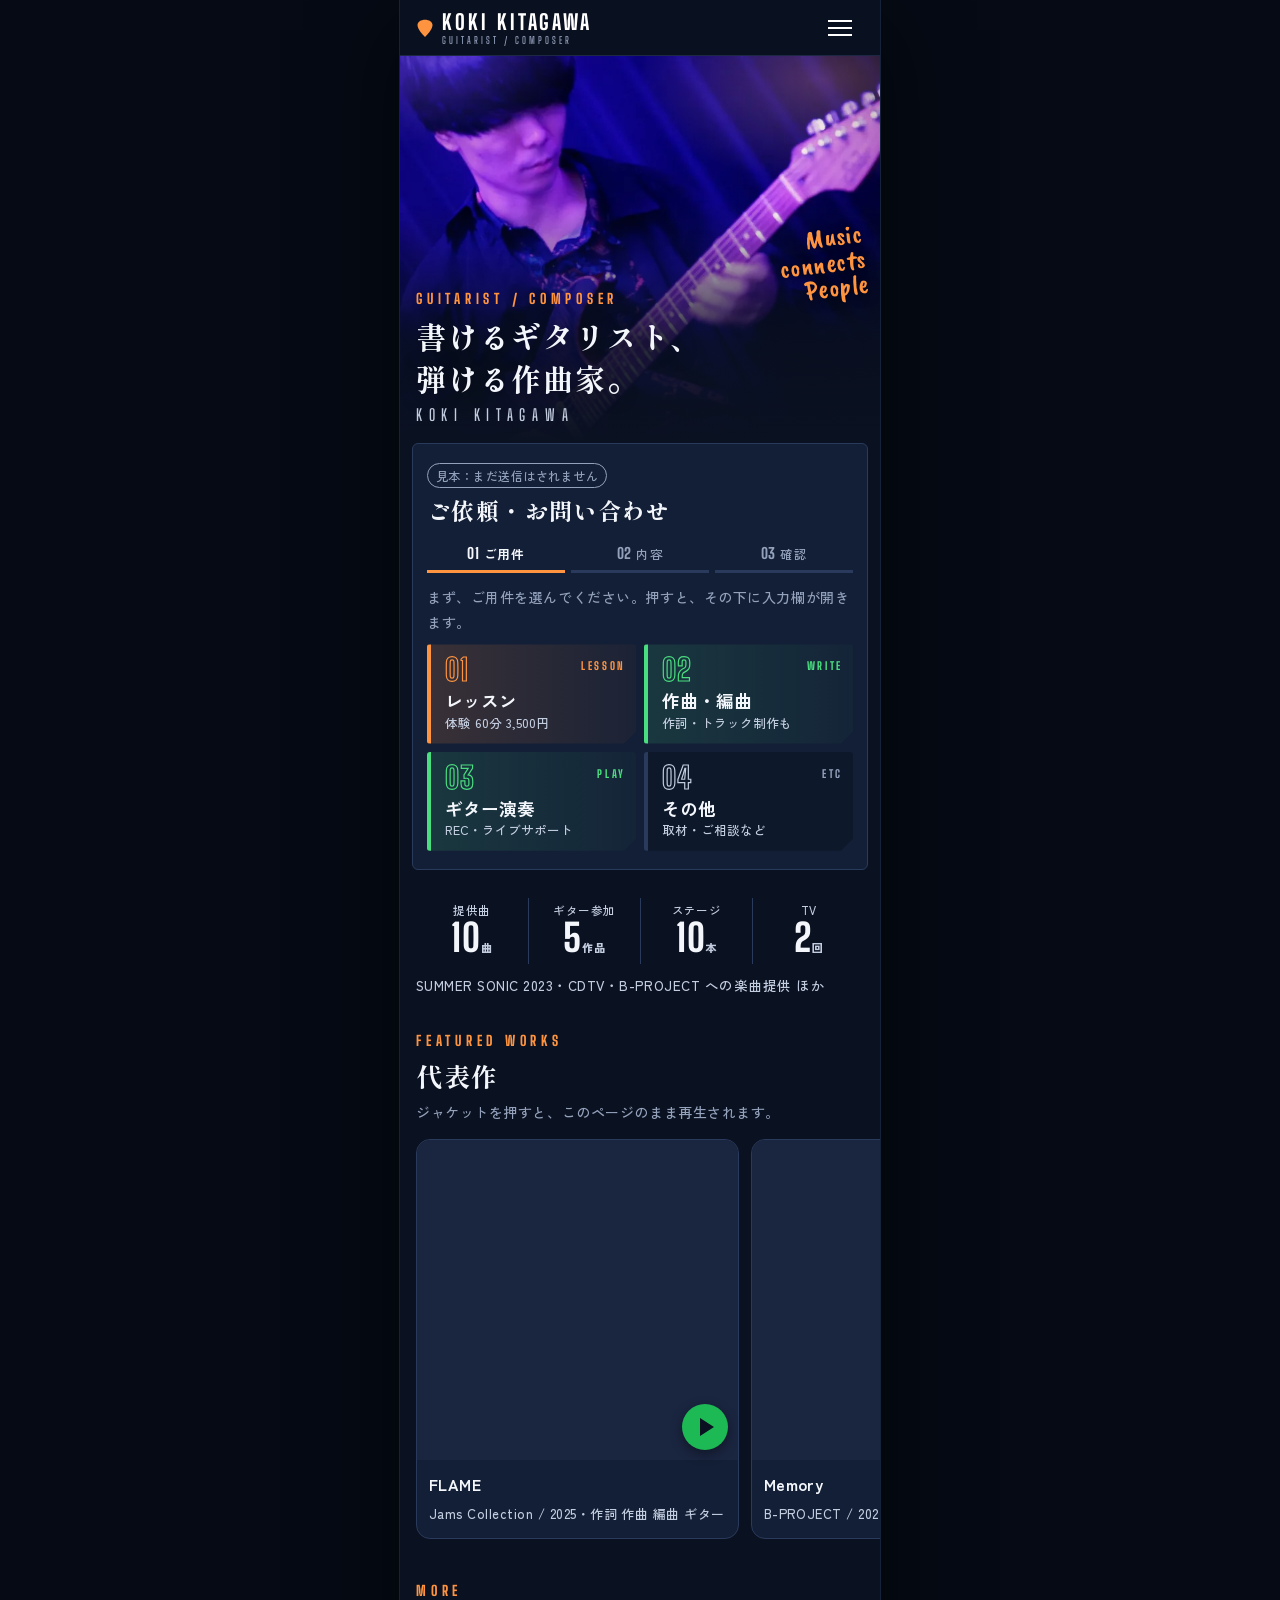
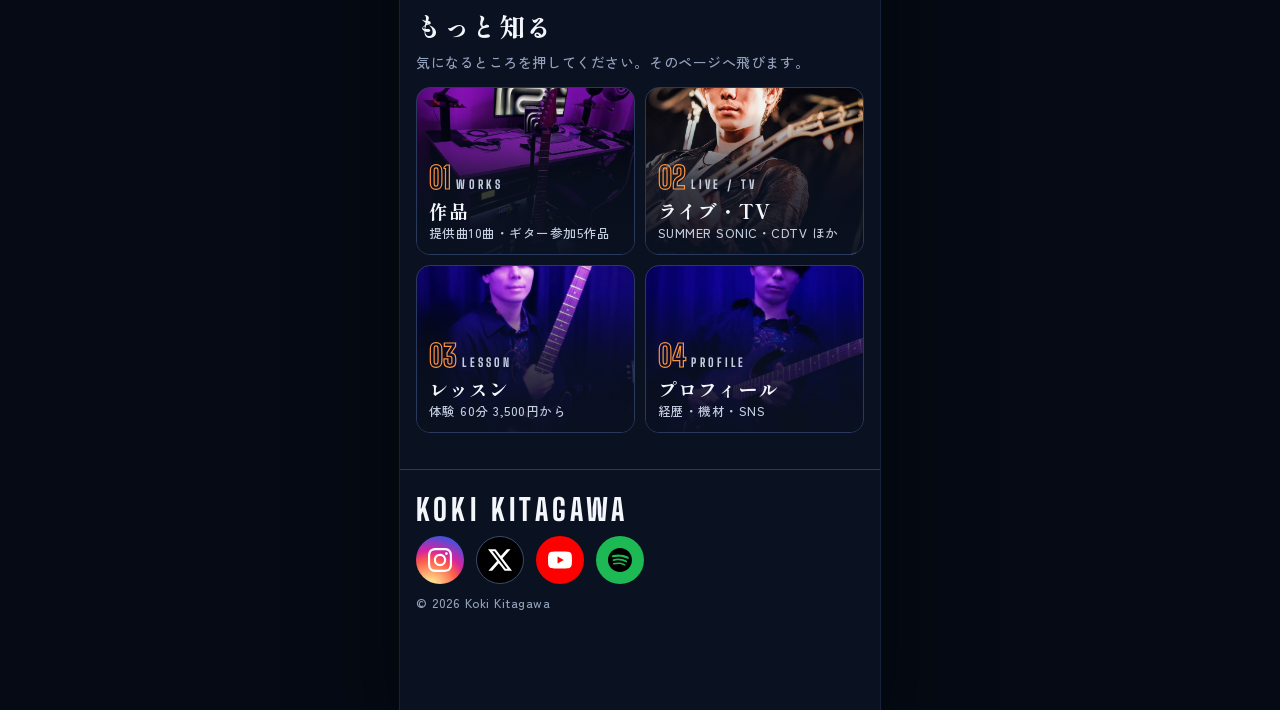
==== commit 5992145a: "スマホ版をv3に差し替え（写真・フォント・ボタン）／CDTVを2件に戻す" ====
--- a/v2/index.html
+++ b/v2/index.html
@@ -10,7 +10,7 @@
 <meta name="description" content="書けるギタリスト、弾ける作曲家。北川弘喜（Koki Kitagawa）への作曲・編曲・ギター演奏のご依頼と、ギターレッスンのお申し込み。">
 <link rel="preconnect" href="https://fonts.googleapis.com">
 <link rel="preconnect" href="https://fonts.gstatic.com" crossorigin>
-<link href="https://fonts.googleapis.com/css2?family=Noto+Sans+JP:wght@400;500;700;900&family=Oswald:wght@500;600&family=Mrs+Saint+Delafield&display=swap" rel="stylesheet">
+<link href="https://fonts.googleapis.com/css2?family=Shippori+Mincho+B1:wght@700;800&family=Zen+Kaku+Gothic+New:wght@400;500;700&family=Big+Shoulders+Display:wght@600;800&family=Caveat+Brush&display=swap" rel="stylesheet">
 <style>
 :root{
   --bg:#0a1120; --bg2:#0e182b; --panel:#131f36; --panel2:#18263f; --line:#2a3a5c;
@@ -18,15 +18,17 @@
   --or:#e2560e; --or-top:#f06a1d; --or-hi:#ff9440; --or-soft:rgba(255,140,60,.15);
   --gr:#15803d; --gr-top:#1d9b52; --gr-hi:#4ade80; --gr-soft:rgba(74,222,128,.12);
   --lesson:#1b2a48;
-  --en:"Oswald","Arial Narrow",sans-serif;
-  --sig:"Mrs Saint Delafield","Brush Script MT",cursive;
+  --en:"Big Shoulders Display","Arial Narrow",sans-serif;
+  --sig:"Caveat Brush","Segoe Print",cursive;
+  --mincho:"Shippori Mincho B1","Hiragino Mincho ProN","Yu Mincho",serif;
+  --goth:"Zen Kaku Gothic New","Hiragino Kaku Gothic ProN",Meiryo,sans-serif;
   --dock:76px;
 }
 *{box-sizing:border-box}
 [hidden]{display:none!important}
 html{scroll-behavior:smooth;-webkit-text-size-adjust:100%}
 body{margin:0;background:#050a14;color:var(--ink);
-  font:16px/1.75 "Noto Sans JP","Hiragino Kaku Gothic ProN",Meiryo,sans-serif;letter-spacing:.02em}
+  font:500 16px/1.75 var(--goth);letter-spacing:.03em;font-feature-settings:"palt" 0}
 a{color:inherit}
 img{display:block;max-width:100%}
 button,input,select,textarea{font:inherit;color:inherit}
@@ -138,7 +140,7 @@
 .stats div{background:var(--panel);border:1px solid var(--line);border-radius:10px;padding:10px 4px;text-align:center}
 .stats dt{font-size:11.5px;color:var(--sub);line-height:1.4}
 .stats dd{margin:0;font-family:var(--en);font-size:26px;line-height:1.2}
-.stats dd small{font-family:"Noto Sans JP",sans-serif;font-size:11px;color:var(--sub)}
+.stats dd small{font-family:var(--goth);font-size:11px;color:var(--sub)}
 .proof{margin:10px 0 0;font-size:13.5px;color:var(--sub)}
 
 /* ---------- 代表作（よこにスライド） ---------- */
@@ -187,7 +189,7 @@
 .plan b{font-size:16.5px}
 .plan small{display:block;color:var(--sub);font-size:13px}
 .plan .price{font-family:var(--en);font-size:22px;white-space:nowrap;text-align:right}
-.plan .price small{font-family:"Noto Sans JP";display:inline;font-size:12px}
+.plan .price small{font-family:var(--goth);display:inline;font-size:12px}
 .plan.rec{border:2px solid var(--or-hi);background:var(--or-soft)}
 .badge{display:inline-block;background:var(--or-hi);color:#1a0d04;font-size:12px;font-weight:700;border-radius:99px;padding:1px 9px;margin-left:6px;vertical-align:2px}
 .plan.first{border-style:dashed}
@@ -263,6 +265,97 @@
 .confirm dl{margin:0;display:grid;grid-template-columns:7.5em 1fr;gap:6px 10px;font-size:14.5px}
 .confirm dt{color:var(--sub)} .confirm dd{margin:0;word-break:break-word}
 
+
+/* =====================================================================
+   v3（2026/10/5）書体とボタンの作り直し
+   ・書体：見出し＝しっぽり明朝B1（アーティストの名刺のような静けさ）
+           本文＝Zen角ゴシックNew／英字・数字＝Big Shoulders（ライブの告知ポスター）
+           手書き＝Caveat Brush（セットリストに書きこむペンの字）
+   ・ボタン：角を1つ落とした「機材ケースの角」＋右端に「ピックの矢印」
+             さわると下の1本線＝弦がふるえる
+   ・ご用件4択：セットリストのように 01〜04 の番号で並べる
+   ===================================================================== */
+.logo{flex-direction:row;align-items:center;gap:8px}
+.logo .pick{width:18px;height:20px;flex:none;color:var(--or-hi)}
+.logo .nm{display:flex;flex-direction:column;line-height:1}
+.logo .wm{font-family:var(--en);font-weight:800;font-size:21px;letter-spacing:.14em;color:#fff}
+.logo small{font-weight:600;letter-spacing:.3em;font-size:10px;margin-top:3px}
+footer .wm{font-family:var(--en);font-weight:800;font-size:30px;letter-spacing:.14em;line-height:1}
+
+.hero h1,.h2,.formcard h2,.roomhead h1,.room b,.done b{font-family:var(--mincho);font-weight:800;letter-spacing:.06em}
+.hero h1{font-size:30px;line-height:1.4;text-shadow:0 2px 18px rgba(0,0,0,.5)}
+.hero .kicker{font-weight:800;font-size:14px;letter-spacing:.34em}
+.hero .name{font-weight:600;font-size:16px;letter-spacing:.42em}
+.h2{font-size:26px}
+.formcard h2{font-size:23px}
+.roomhead h1{font-size:34px}
+.room b{font-size:19px}
+.label .en{font-weight:800;font-size:14px;letter-spacing:.34em;color:var(--or-hi)}
+.label .no,.room .no,.roomhead .no,.timeline .y,details.shelf summary .no,.menu nav a span{font-weight:800}
+.roomhead .no{font-size:56px;color:transparent;-webkit-text-stroke:1.5px var(--or-hi)}
+.roomhead .en{font-weight:800;font-size:16px;letter-spacing:.34em}
+.room .no{font-size:30px;color:transparent;-webkit-text-stroke:1.2px var(--or-hi)}
+.room .en{font-weight:800;letter-spacing:.26em}
+.script{font-weight:400;letter-spacing:.02em}
+.photo .script{font-size:30px;transform:rotate(-6deg)}
+footer p,.guide{letter-spacing:.04em}
+
+/* 数：枠をやめ、フレットのような縦線で区切る */
+.stats{gap:0}
+.stats div{background:none;border:0;border-left:1px solid var(--line);border-radius:0;padding:4px 2px 6px}
+.stats div:first-child{border-left:0}
+.stats dd{font-weight:800;font-size:38px;line-height:1.05;letter-spacing:.02em}
+
+/* ---------- ボタン ---------- */
+.btn{--cut:13px;justify-content:space-between;gap:12px;min-height:60px;padding:0 9px 0 20px;border-radius:3px;
+  clip-path:polygon(0 0,100% 0,100% calc(100% - var(--cut)),calc(100% - var(--cut)) 100%,0 100%);
+  font-family:var(--goth);font-weight:700;font-size:18px;letter-spacing:.08em;text-align:left;box-shadow:none;overflow:hidden}
+.btn .lab{display:flex;flex-direction:column;align-items:flex-start;line-height:1.2;min-width:0}
+.btn .lab i{font-style:normal;font-family:var(--en);font-weight:800;font-size:12.5px;letter-spacing:.3em;opacity:.9;margin-bottom:1px}
+.btn .pk{position:relative;width:40px;height:42px;flex:none;display:grid;place-items:center;transition:transform .25s cubic-bezier(.3,1.6,.5,1)}
+.btn .pk svg.p{position:absolute;inset:0;width:100%;height:100%;transform:rotate(-90deg)}
+.btn .pk svg.a{position:relative;width:17px;height:17px;margin-left:-6px}
+.btn.or{background:radial-gradient(130% 160% at 0% 0%,#ff8f45 0%,#ee6418 42%,#cf4b0a 100%);color:#fff;text-shadow:0 1px 1px rgba(90,25,0,.45);box-shadow:none}
+.btn.gr{background:radial-gradient(130% 160% at 0% 0%,#3cc274 0%,#1a8d47 45%,#0e6a32 100%);color:#fff;text-shadow:0 1px 1px rgba(0,40,15,.45);box-shadow:none}
+.btn.or .pk svg.p{fill:#7a2a03} .btn.gr .pk svg.p{fill:#073f1d}
+/* 弦（1本線）：さわるとふるえる */
+.btn.or::after,.btn.gr::after{content:"";position:absolute;left:20px;right:56px;bottom:8px;height:1.5px;border-radius:2px;
+  background:linear-gradient(90deg,rgba(255,255,255,.55),rgba(255,255,255,.15));transform-origin:50% 50%}
+.btn.or:hover::after,.btn.gr:hover::after,.btn.or:active::after,.btn.gr:active::after{animation:pluck .5s ease-out}
+.btn:hover .pk{transform:rotate(-14deg)}
+.btn:hover .arr{transform:none}
+@keyframes pluck{0%{transform:translateY(0) scaleY(1)}15%{transform:translateY(-2.5px) scaleY(1.6)}35%{transform:translateY(2px) scaleY(1.4)}
+  55%{transform:translateY(-1.2px) scaleY(1.2)}75%{transform:translateY(.6px)}100%{transform:none}}
+.btn.ghost{clip-path:polygon(0 0,100% 0,100% calc(100% - 10px),calc(100% - 10px) 100%,0 100%);border:1.5px solid var(--sub);justify-content:center;padding:0 16px;text-align:center}
+.dock{gap:6px}
+.dock .btn{min-height:60px;padding:0 4px 0 14px;gap:4px;font-size:16.5px;letter-spacing:.04em}
+.dock .btn .pk{width:34px;height:36px}
+.dock .btn::after{left:14px;right:44px}
+
+/* ---------- ご用件4択：セットリスト ---------- */
+.types{gap:8px}
+.type{position:relative;min-height:96px;padding:10px 12px 12px 14px;border:0;border-left:4px solid var(--line);border-radius:3px;background:var(--bg2);
+  clip-path:polygon(0 0,100% 0,100% calc(100% - 12px),calc(100% - 12px) 100%,0 100%);justify-content:flex-start;gap:1px}
+.type .num{font-family:var(--en);font-weight:800;font-size:30px;line-height:1;color:transparent;-webkit-text-stroke:1.2px var(--sub);letter-spacing:.02em}
+.type .tg{position:absolute;right:10px;top:12px;font-family:var(--en);font-weight:800;font-size:11px;letter-spacing:.24em;color:var(--faint)}
+.type b{font-size:17.5px;margin-top:4px}
+.type.l{border-left-color:var(--or-hi);background:linear-gradient(90deg,rgba(255,140,60,.16),rgba(255,140,60,.04))}
+.type.w{border-left-color:var(--gr-hi);background:linear-gradient(90deg,rgba(74,222,128,.13),rgba(74,222,128,.03))}
+.type.l .num{-webkit-text-stroke-color:var(--or-hi)} .type.w .num{-webkit-text-stroke-color:var(--gr-hi)}
+.type.l .tg{color:var(--or-hi)} .type.w .tg{color:var(--gr-hi)}
+.type:hover .num{color:rgba(255,255,255,.08)}
+.type[aria-pressed="true"]{transform:none;box-shadow:none}
+.type.l[aria-pressed="true"]{background:linear-gradient(90deg,rgba(255,140,60,.36),rgba(255,140,60,.12));box-shadow:none}
+.type.w[aria-pressed="true"]{background:linear-gradient(90deg,rgba(74,222,128,.30),rgba(74,222,128,.10));box-shadow:none}
+.type.o[aria-pressed="true"]{background:var(--panel2);border-left-color:#fff}
+.type[aria-pressed="true"] .num{color:var(--ink);-webkit-text-stroke-color:transparent}
+.steps li{font-family:var(--goth);font-weight:500;letter-spacing:.06em}
+.steps li b{font-family:var(--en);font-weight:800;font-size:15px;margin-right:4px}
+.chips span{border-radius:4px}
+.chips input:checked+span{box-shadow:inset 3px 0 0 var(--or-hi)}
+.plan .price{font-weight:800;font-size:26px}
+.formcard{border-radius:6px}
+
 @media (prefers-reduced-motion:reduce){html{scroll-behavior:auto}*{transition:none!important;animation:none!important}}
 </style>
 </head>
@@ -270,26 +363,26 @@
 <div class="wrap" id="app">
 
 <header class="top">
-  <a class="logo" href="#top" aria-label="北川弘喜 トップへ"><span class="sig">Koki Kitagawa</span><small>GUITARIST / COMPOSER</small></a>
+  <a class="logo" href="#top" aria-label="北川弘喜 トップへ"><svg class="pick" viewBox="0 0 24 26" aria-hidden="true"><path fill="currentColor" d="M12 25C8.2 21.4 2 14.3 2 9 2 4.9 6.4 2 12 2s10 2.9 10 7c0 5.3-6.2 12.4-10 16z"/></svg><span class="nm"><span class="wm">KOKI KITAGAWA</span><small>GUITARIST / COMPOSER</small></span></a>
   <button class="menu-btn" type="button" aria-label="メニューを開く" aria-expanded="false" aria-controls="menu" id="menuBtn"><span></span></button>
 </header>
 
 <main id="view"></main>
 
 <footer>
-  <div class="sig">Koki Kitagawa</div>
+  <div class="wm">KOKI KITAGAWA</div>
   <div class="sns" style="margin-top:12px" id="footSns"></div>
   <p>© 2026 Koki Kitagawa</p>
 </footer>
 
 <div class="dock" id="dock">
   <button class="btn or" type="button" data-open="lesson" data-short>レッスン予約</button>
-  <button class="btn gr" type="button" data-open="compose" data-short>仕事の依頼</button>
+  <button class="btn gr" type="button" data-open="compose" data-short data-en="WORKS">仕事の依頼</button>
 </div>
 
 <div class="menu" id="menu" hidden>
   <div class="panel" role="dialog" aria-modal="true" aria-label="メニュー">
-    <div class="head"><span class="logo"><span class="sig">Koki Kitagawa</span></span><button class="close" type="button" aria-label="メニューを閉じる" id="menuClose">×</button></div>
+    <div class="head"><span class="logo"><span class="nm"><span class="wm">KOKI KITAGAWA</span></span></span><button class="close" type="button" aria-label="メニューを閉じる" id="menuClose">×</button></div>
     <nav id="menuNav"></nav>
     <div class="btns"><button class="btn or" type="button" data-open="lesson">レッスンを申し込む</button><button class="btn gr" type="button" data-open="compose">仕事を依頼する</button></div>
     <p class="guide" style="margin-top:18px">SNS</p>
@@ -303,7 +396,7 @@
 /* ============================================================
    データは site/data/*.json と同じもの（ビルドで差しこむ）
    ============================================================ */
-const D = {"profile": {"name": "北川弘喜", "nameEn": "Koki Kitagawa", "headline": "書けるギタリスト、弾ける作曲家", "bio": ["曲を書く人と、曲を鳴らす人は、たいてい別々にいる。", "北川弘喜はその両方に立つ。B-PROJECT、星名美怜、Bunny La Crew への提供曲では、作詞・作曲・編曲からギターまでを一人で通す。SUMMER SONIC やイナズマロックフェスのステージではサポートギタリストとして音を鳴らし、CDTV では地上波のバックに立った。", "舞台の仕事も持つ。『あんさんぶるスターズ！オン・ステージ』では劇中のギターを入れ、演技指導まで担当した。楽器を弾くだけでは終わらない現場を、いくつも通っている。", "2021年から専門学校と音楽教室で指導にあたり、個人レッスンでは初心者からプロまでを見る。教えることと作ることが、同じ場所でつながっている。"], "career": [{"label": "2022年〜", "detail": "プロとして活動（東京拠点）"}, {"label": "2021年〜", "detail": "専門学校・音楽教室で指導"}, {"label": "個人レッスン", "detail": "初心者〜プロフェッショナル"}], "gear": {"publish": true, "groups": [{"name": "制作・録音", "items": ["Pro Tools", "Universal Audio Apollo Twin X", "sE Electronics sE2300", "Eclipse TD-M1"]}, {"name": "ギター", "items": ["Suhr Modern", "Gibson Custom Shop Les Paul Standard", "Fender Custom Shop Stratocaster"]}, {"name": "アンプ・キャビネット", "items": ["Bogner Ecstasy Classic", "Marshall JCM900 Hi Gain Master Volume", "Bogner 212CB", "Laney LFR-112"]}, {"name": "モデラー", "items": ["Fractal Audio Axe-Fx II XL+", "Line 6 Helix Floor"]}]}, "work": {"price": "応相談", "delivery": "デモ・編曲・ギターREC いずれも3日程度", "style": "リモートREC／スタジオ立ち会い どちらも対応", "services": [{"name": "作詞・作曲", "note": "デモ制作まで"}, {"name": "編曲・トラック制作", "note": ""}, {"name": "ギター レコーディング", "note": "リモート／立ち会い"}, {"name": "ライブサポート", "note": "ツアー・フェス・TV"}]}, "lesson": {"target": "初心者〜プロフェッショナル", "plans": [{"name": "体験レッスン", "price": "60分 3,500円", "note": "初回のみ"}, {"name": "月2回", "price": "16,000円 / 月", "note": "1回60分", "recommended": true}, {"name": "月4回", "price": "32,000円 / 月", "note": "1回60分"}, {"name": "単発", "price": "8,000円", "note": "1回60分"}], "place": "レンタルスタジオ／ご自宅／オンライン", "payment": "現金・クレジットカード（Square）"}, "links": {"spotify": "https://open.spotify.com/playlist/4vF3Pt0G9U2wvwlmTueu7q", "youtube": "https://www.youtube.com/@KokiKitagawa", "instagram": "https://www.instagram.com/kitagawa_kouki/", "x": "https://x.com/Gt_koki_"}, "spotifyTracks": [{"title": "FLAME", "artist": "Jams Collection", "url": "https://open.spotify.com/track/7sTd15vzgK8YVyr6eWiVcE"}, {"title": "Memory", "artist": "B-PROJECT", "url": "https://open.spotify.com/track/3laM9HmVwaKT9ooW8K7pv5"}, {"title": "視聴覚Fighter", "artist": "Pastel closet", "url": "https://open.spotify.com/track/7d7lYGu9Xw5cHC8EYxwH4H"}]}, "credits": [{"title": "FLAME", "artist": "Jams Collection", "category": "compose", "roles": ["作詞", "作曲", "編曲", "ギター"], "year": 2025, "jacket": "ab67616d0000b27391252ddd166cf1d26d00ba1c", "spotify": "https://open.spotify.com/track/7sTd15vzgK8YVyr6eWiVcE", "spotifyRank": 1}, {"title": "Memory", "artist": "B-PROJECT", "category": "compose", "roles": ["作詞", "作曲", "編曲", "ギター"], "year": 2024, "jacket": "ab67616d0000b2730a05115477078b67edc9bd9b", "spotify": "https://open.spotify.com/track/3laM9HmVwaKT9ooW8K7pv5", "spotifyRank": 2}, {"title": "視聴覚Fighter", "artist": "Pastel closet", "category": "compose", "roles": ["作詞", "作曲", "編曲", "ギター"], "year": 2026, "jacket": "ab67616d0000b2737df65844b18024309f50687c", "spotify": "https://open.spotify.com/track/7d7lYGu9Xw5cHC8EYxwH4H", "spotifyRank": 3}, {"title": "Now Feel Saddest!?", "artist": "星名美怜", "category": "compose", "roles": ["作詞", "作曲", "編曲", "ギター"], "year": 2025, "jacket": null, "spotify": null, "spotifyRank": null}, {"title": "恋のエビデンス", "artist": "Bunny La Crew", "category": "compose", "roles": ["作詞", "作曲", "編曲", "ギター"], "year": 2025, "jacket": null, "spotify": null, "spotifyRank": null}, {"title": "鬼KawaWe!!!", "artist": "Pastel closet", "category": "compose", "roles": ["作詞", "作曲", "編曲", "ギター"], "year": 2025, "jacket": null, "spotify": null, "spotifyRank": null}, {"title": "恋のスピード違反", "artist": "Bunny La Crew", "category": "compose", "roles": ["作詞", "作曲", "編曲", "ギター"], "year": 2024, "jacket": null, "spotify": null, "spotifyRank": null}, {"title": "トキメキ NEW WORLD", "artist": "Jams Collection", "category": "compose", "roles": ["作詞", "作曲", "編曲", "ギター"], "year": 2024, "jacket": null, "spotify": null, "spotifyRank": null}, {"title": "ドキドキシャッターチャンス", "artist": "Jams Collection", "category": "compose", "roles": ["作詞", "作曲", "編曲", "ギター"], "year": 2024, "jacket": null, "spotify": null, "spotifyRank": null}, {"title": "夏ときめいちゃいマッスル", "artist": "Jams Collection", "category": "compose", "roles": ["作詞", "作曲", "編曲", "ギター"], "year": 2023, "jacket": null, "spotify": null, "spotifyRank": null}, {"title": "Goin Goin", "artist": "Chico", "category": "guitar", "roles": ["ギター"], "year": 2024, "jacket": null, "spotify": null, "spotifyRank": null}, {"title": "Sense of Wonder", "artist": "寿美菜子", "category": "guitar", "roles": ["ギター"], "year": 2024, "jacket": null, "spotify": null, "spotifyRank": null}, {"title": "Startin'", "artist": "Dream Shizuka", "category": "guitar", "roles": ["ギター"], "year": 2022, "jacket": null, "spotify": null, "spotifyRank": null}, {"title": "エピローグ", "artist": "シユイ", "category": "guitar", "roles": ["ギター"], "year": 2024, "jacket": null, "spotify": null, "spotifyRank": null}, {"title": "UUUM ONE PIECE MUUUSIC COVER ALBUM", "artist": "UUUM", "category": "guitar", "roles": ["ギター"], "year": null, "jacket": null, "spotify": null, "spotifyRank": null}, {"title": "非公開", "artist": "有名歌い手", "category": "karaoke", "roles": ["カラオケ音源制作"], "year": null, "jacket": null, "spotify": null, "spotifyRank": null}, {"title": "非公開", "artist": "有名歌い手", "category": "karaoke", "roles": ["カラオケ音源制作"], "year": null, "jacket": null, "spotify": null, "spotifyRank": null}, {"title": "非公開", "artist": "有名歌い手", "category": "karaoke", "roles": ["カラオケ音源制作"], "year": null, "jacket": null, "spotify": null, "spotifyRank": null}, {"title": "非公開", "artist": "有名歌い手", "category": "karaoke", "roles": ["カラオケ音源制作"], "year": null, "jacket": null, "spotify": null, "spotifyRank": null}, {"title": "非公開", "artist": "有名歌い手", "category": "karaoke", "roles": ["カラオケ音源制作"], "year": null, "jacket": null, "spotify": null, "spotifyRank": null}, {"title": "非公開", "artist": "有名歌い手", "category": "karaoke", "roles": ["カラオケ音源制作"], "year": null, "jacket": null, "spotify": null, "spotifyRank": null}], "live": [{"title": "REIRIE Live Tour 2025 -Bad=DoLL-", "year": 2025, "venue": "名古屋", "artist": "REIRIE", "role": "サポートギター"}, {"title": "SAKAE SP-RING 2024", "year": 2024, "venue": "", "artist": "シユイ", "role": "サポートギター"}, {"title": "SUMMER SONIC 2023", "year": 2023, "venue": "", "artist": "シユイ", "role": "サポートギター"}, {"title": "イナズマロックフェス 2023", "year": 2023, "venue": "", "artist": "シユイ", "role": "サポートギター"}, {"title": "LAWSON presents シユイ 1st Live「シユイさんといっしょ #01」", "year": null, "venue": "", "artist": "シユイ", "role": "サポートギター"}, {"title": "LAWSON presents シユイ 2nd Live「シユイさんといっしょ #02」", "year": null, "venue": "", "artist": "シユイ", "role": "サポートギター"}, {"title": "REIRIE FreeLive「JAM」", "year": null, "venue": "新宿歌舞伎町", "artist": "REIRIE", "role": "サポートギター"}, {"title": "HUG ROCK FESTIVAL", "year": null, "venue": "", "artist": "somei", "role": "サポートギター"}], "media": [{"title": "CDTV", "year": null, "artist": "SixTONES（ジェシー・京本大我）", "role": "バックで演者参加", "type": "tv"}, {"title": "CDTV", "year": null, "artist": "川崎鷹也", "role": "バックで演者参加", "type": "tv"}, {"title": "あんさんぶるスターズ！オン・ステージ", "year": 2019, "artist": "", "role": "劇中のギター演奏／演技指導", "type": "stage"}, {"title": "シュレック・ザ・ミュージカル", "year": 2023, "artist": "", "role": "", "type": "stage"}]};
+const D = {"profile": {"name": "北川弘喜", "nameEn": "Koki Kitagawa", "headline": "書けるギタリスト、弾ける作曲家", "bio": ["曲を書く人と、曲を鳴らす人は、たいてい別々にいる。", "北川弘喜はその両方に立つ。B-PROJECT、星名美怜、Bunny La Crew への提供曲では、作詞・作曲・編曲からギターまでを一人で通す。SUMMER SONIC やイナズマロックフェスのステージではサポートギタリストとして音を鳴らし、CDTV では地上波のバックに立った。", "舞台の仕事も持つ。『あんさんぶるスターズ！オン・ステージ』では劇中のギターを入れ、演技指導まで担当した。楽器を弾くだけでは終わらない現場を、いくつも通っている。", "2021年から専門学校と音楽教室で指導にあたり、個人レッスンでは初心者からプロまでを見る。教えることと作ることが、同じ場所でつながっている。"], "career": [{"label": "2022年〜", "detail": "プロとして活動（東京拠点）"}, {"label": "2021年〜", "detail": "専門学校・音楽教室で指導"}, {"label": "個人レッスン", "detail": "初心者〜プロフェッショナル"}], "gear": {"publish": true, "groups": [{"name": "制作・録音", "items": ["Pro Tools", "Universal Audio Apollo Twin X", "sE Electronics sE2300", "Eclipse TD-M1"]}, {"name": "ギター", "items": ["Suhr Modern", "Gibson Custom Shop Les Paul Standard", "Fender Custom Shop Stratocaster"]}, {"name": "アンプ・キャビネット", "items": ["Bogner Ecstasy Classic", "Marshall JCM900 Hi Gain Master Volume", "Bogner 212CB", "Laney LFR-112"]}, {"name": "モデラー", "items": ["Fractal Audio Axe-Fx II XL+", "Line 6 Helix Floor"]}]}, "work": {"price": "応相談", "delivery": "デモ・編曲・ギターREC いずれも3日程度", "style": "リモートREC／スタジオ立ち会い どちらも対応", "services": [{"name": "作詞・作曲", "note": "デモ制作まで"}, {"name": "編曲・トラック制作", "note": ""}, {"name": "ギター レコーディング", "note": "リモート／立ち会い"}, {"name": "ライブサポート", "note": "ツアー・フェス・TV"}]}, "lesson": {"target": "初心者〜プロフェッショナル", "plans": [{"name": "体験レッスン", "price": "60分 3,500円", "note": "初回のみ"}, {"name": "月2回", "price": "16,000円 / 月", "note": "1回60分", "recommended": true}, {"name": "月4回", "price": "32,000円 / 月", "note": "1回60分"}, {"name": "単発", "price": "8,000円", "note": "1回60分"}], "place": "レンタルスタジオ／ご自宅／オンライン", "payment": "現金・クレジットカード（Square）"}, "links": {"spotify": "https://open.spotify.com/playlist/4vF3Pt0G9U2wvwlmTueu7q", "youtube": "https://www.youtube.com/@KokiKitagawa", "instagram": "https://www.instagram.com/kitagawa_kouki/", "x": "https://x.com/Gt_koki_"}, "spotifyTracks": [{"title": "FLAME", "artist": "Jams Collection", "url": "https://open.spotify.com/track/7sTd15vzgK8YVyr6eWiVcE"}, {"title": "Memory", "artist": "B-PROJECT", "url": "https://open.spotify.com/track/3laM9HmVwaKT9ooW8K7pv5"}, {"title": "視聴覚Fighter", "artist": "Pastel closet", "url": "https://open.spotify.com/track/7d7lYGu9Xw5cHC8EYxwH4H"}]}, "credits": [{"title": "FLAME", "artist": "Jams Collection", "category": "compose", "roles": ["作詞", "作曲", "編曲", "ギター"], "year": 2025, "jacket": "ab67616d0000b27391252ddd166cf1d26d00ba1c", "spotify": "https://open.spotify.com/track/7sTd15vzgK8YVyr6eWiVcE", "spotifyRank": 1}, {"title": "Memory", "artist": "B-PROJECT", "category": "compose", "roles": ["作詞", "作曲", "編曲", "ギター"], "year": 2024, "jacket": "ab67616d0000b2730a05115477078b67edc9bd9b", "spotify": "https://open.spotify.com/track/3laM9HmVwaKT9ooW8K7pv5", "spotifyRank": 2}, {"title": "視聴覚Fighter", "artist": "Pastel closet", "category": "compose", "roles": ["作詞", "作曲", "編曲", "ギター"], "year": 2026, "jacket": "ab67616d0000b2737df65844b18024309f50687c", "spotify": "https://open.spotify.com/track/7d7lYGu9Xw5cHC8EYxwH4H", "spotifyRank": 3}, {"title": "Now Feel Saddest!?", "artist": "星名美怜", "category": "compose", "roles": ["作詞", "作曲", "編曲", "ギター"], "year": 2025, "jacket": null, "spotify": null, "spotifyRank": null}, {"title": "恋のエビデンス", "artist": "Bunny La Crew", "category": "compose", "roles": ["作詞", "作曲", "編曲", "ギター"], "year": 2025, "jacket": null, "spotify": null, "spotifyRank": null}, {"title": "鬼KawaWe!!!", "artist": "Pastel closet", "category": "compose", "roles": ["作詞", "作曲", "編曲", "ギター"], "year": 2025, "jacket": null, "spotify": null, "spotifyRank": null}, {"title": "恋のスピード違反", "artist": "Bunny La Crew", "category": "compose", "roles": ["作詞", "作曲", "編曲", "ギター"], "year": 2024, "jacket": null, "spotify": null, "spotifyRank": null}, {"title": "トキメキ NEW WORLD", "artist": "Jams Collection", "category": "compose", "roles": ["作詞", "作曲", "編曲", "ギター"], "year": 2024, "jacket": null, "spotify": null, "spotifyRank": null}, {"title": "ドキドキシャッターチャンス", "artist": "Jams Collection", "category": "compose", "roles": ["作詞", "作曲", "編曲", "ギター"], "year": 2024, "jacket": null, "spotify": null, "spotifyRank": null}, {"title": "夏ときめいちゃいマッスル", "artist": "Jams Collection", "category": "compose", "roles": ["作詞", "作曲", "編曲", "ギター"], "year": 2023, "jacket": null, "spotify": null, "spotifyRank": null}, {"title": "Goin Goin", "artist": "Chico", "category": "guitar", "roles": ["ギター"], "year": 2024, "jacket": null, "spotify": null, "spotifyRank": null}, {"title": "Sense of Wonder", "artist": "寿美菜子", "category": "guitar", "roles": ["ギター"], "year": 2024, "jacket": null, "spotify": null, "spotifyRank": null}, {"title": "Startin'", "artist": "Dream Shizuka", "category": "guitar", "roles": ["ギター"], "year": 2022, "jacket": null, "spotify": null, "spotifyRank": null}, {"title": "エピローグ", "artist": "シユイ", "category": "guitar", "roles": ["ギター"], "year": 2024, "jacket": null, "spotify": null, "spotifyRank": null}, {"title": "UUUM ONE PIECE MUUUSIC COVER ALBUM", "artist": "UUUM", "category": "guitar", "roles": ["ギター"], "year": null, "jacket": null, "spotify": null, "spotifyRank": null}, {"title": "非公開", "artist": "有名歌い手", "category": "karaoke", "roles": ["カラオケ音源制作"], "year": null, "jacket": null, "spotify": null, "spotifyRank": null}, {"title": "非公開", "artist": "有名歌い手", "category": "karaoke", "roles": ["カラオケ音源制作"], "year": null, "jacket": null, "spotify": null, "spotifyRank": null}, {"title": "非公開", "artist": "有名歌い手", "category": "karaoke", "roles": ["カラオケ音源制作"], "year": null, "jacket": null, "spotify": null, "spotifyRank": null}, {"title": "非公開", "artist": "有名歌い手", "category": "karaoke", "roles": ["カラオケ音源制作"], "year": null, "jacket": null, "spotify": null, "spotifyRank": null}, {"title": "非公開", "artist": "有名歌い手", "category": "karaoke", "roles": ["カラオケ音源制作"], "year": null, "jacket": null, "spotify": null, "spotifyRank": null}, {"title": "非公開", "artist": "有名歌い手", "category": "karaoke", "roles": ["カラオケ音源制作"], "year": null, "jacket": null, "spotify": null, "spotifyRank": null}], "live": [{"title": "REIRIE Live Tour 2025 -Bad=DoLL-", "year": 2025, "venue": "名古屋", "artist": "REIRIE", "role": "サポートギター"}, {"title": "SAKAE SP-RING 2024", "year": 2024, "venue": "", "artist": "シユイ", "role": "サポートギター"}, {"title": "SUMMER SONIC 2023", "year": 2023, "venue": "", "artist": "シユイ", "role": "サポートギター"}, {"title": "イナズマロックフェス 2023", "year": 2023, "venue": "", "artist": "シユイ", "role": "サポートギター"}, {"title": "LAWSON presents シユイ 1st Live「シユイさんといっしょ #01」", "year": null, "venue": "", "artist": "シユイ", "role": "サポートギター"}, {"title": "LAWSON presents シユイ 2nd Live「シユイさんといっしょ #02」", "year": null, "venue": "", "artist": "シユイ", "role": "サポートギター"}, {"title": "REIRIE FreeLive「JAM」", "year": null, "venue": "新宿歌舞伎町", "artist": "REIRIE", "role": "サポートギター"}, {"title": "HUG ROCK FESTIVAL", "year": null, "venue": "", "artist": "somei", "role": "サポートギター"}], "media": [{"title": "CDTV", "year": null, "artist": "", "role": "バックで演者参加", "type": "tv"}, {"title": "CDTV", "year": null, "artist": "", "role": "バックで演者参加", "type": "tv"}, {"title": "あんさんぶるスターズ！オン・ステージ", "year": 2019, "artist": "", "role": "劇中のギター演奏／演技指導", "type": "stage"}, {"title": "シュレック・ザ・ミュージカル", "year": 2023, "artist": "", "role": null, "type": "stage"}]};
 const ICON = {"ig": "M7.0301.084c-1.2768.0602-2.1487.264-2.911.5634-.7888.3075-1.4575.72-2.1228 1.3877-.6652.6677-1.075 1.3368-1.3802 2.127-.2954.7638-.4956 1.6365-.552 2.914-.0564 1.2775-.0689 1.6882-.0626 4.947.0062 3.2586.0206 3.6671.0825 4.9473.061 1.2765.264 2.1482.5635 2.9107.308.7889.72 1.4573 1.388 2.1228.6679.6655 1.3365 1.0743 2.1285 1.38.7632.295 1.6361.4961 2.9134.552 1.2773.056 1.6884.069 4.9462.0627 3.2578-.0062 3.668-.0207 4.9478-.0814 1.28-.0607 2.147-.2652 2.9098-.5633.7889-.3086 1.4578-.72 2.1228-1.3881.665-.6682 1.0745-1.3378 1.3795-2.1284.2957-.7632.4966-1.636.552-2.9124.056-1.2809.0692-1.6898.063-4.948-.0063-3.2583-.021-3.6668-.0817-4.9465-.0607-1.2797-.264-2.1487-.5633-2.9117-.3084-.7889-.72-1.4568-1.3876-2.1228C21.2982 1.33 20.628.9208 19.8378.6165 19.074.321 18.2017.1197 16.9244.0645 15.6471.0093 15.236-.005 11.977.0014 8.718.0076 8.31.0215 7.0301.0839m.1402 21.6932c-1.17-.0509-1.8053-.2453-2.2287-.408-.5606-.216-.96-.4771-1.3819-.895-.422-.4178-.6811-.8186-.9-1.378-.1644-.4234-.3624-1.058-.4171-2.228-.0595-1.2645-.072-1.6442-.079-4.848-.007-3.2037.0053-3.583.0607-4.848.05-1.169.2456-1.805.408-2.2282.216-.5613.4762-.96.895-1.3816.4188-.4217.8184-.6814 1.3783-.9003.423-.1651 1.0575-.3614 2.227-.4171 1.2655-.06 1.6447-.072 4.848-.079 3.2033-.007 3.5835.005 4.8495.0608 1.169.0508 1.8053.2445 2.228.408.5608.216.96.4754 1.3816.895.4217.4194.6816.8176.9005 1.3787.1653.4217.3617 1.056.4169 2.2263.0602 1.2655.0739 1.645.0796 4.848.0058 3.203-.0055 3.5834-.061 4.848-.051 1.17-.245 1.8055-.408 2.2294-.216.5604-.4763.96-.8954 1.3814-.419.4215-.8181.6811-1.3783.9-.4224.1649-1.0577.3617-2.2262.4174-1.2656.0595-1.6448.072-4.8493.079-3.2045.007-3.5825-.006-4.848-.0608M16.953 5.5864A1.44 1.44 0 1 0 18.39 4.144a1.44 1.44 0 0 0-1.437 1.4424M5.8385 12.012c.0067 3.4032 2.7706 6.1557 6.173 6.1493 3.4026-.0065 6.157-2.7701 6.1506-6.1733-.0065-3.4032-2.771-6.1565-6.174-6.1498-3.403.0067-6.156 2.771-6.1496 6.1738M8 12.0077a4 4 0 1 1 4.008 3.9921A3.9996 3.9996 0 0 1 8 12.0077", "yt": "M23.498 6.186a3.016 3.016 0 0 0-2.122-2.136C19.505 3.545 12 3.545 12 3.545s-7.505 0-9.377.505A3.017 3.017 0 0 0 .502 6.186C0 8.07 0 12 0 12s0 3.93.502 5.814a3.016 3.016 0 0 0 2.122 2.136c1.871.505 9.376.505 9.376.505s7.505 0 9.377-.505a3.015 3.015 0 0 0 2.122-2.136C24 15.93 24 12 24 12s0-3.93-.502-5.814zM9.545 15.568V8.432L15.818 12l-6.273 3.568z", "x": "M18.901 1.153h3.68l-8.04 9.19L24 22.846h-7.406l-5.8-7.584-6.638 7.584H.474l8.6-9.83L0 1.154h7.594l5.243 6.932ZM17.61 20.644h2.039L6.486 3.24H4.298Z", "sp": "M12 0C5.4 0 0 5.4 0 12s5.4 12 12 12 12-5.4 12-12S18.66 0 12 0zm5.521 17.34c-.24.359-.66.48-1.021.24-2.82-1.74-6.36-2.101-10.561-1.141-.418.122-.779-.179-.899-.539-.12-.421.18-.78.54-.9 4.56-1.021 8.52-.6 11.64 1.32.42.18.479.659.301 1.02zm1.44-3.3c-.301.42-.841.6-1.262.3-3.239-1.98-8.159-2.58-11.939-1.38-.479.12-1.02-.12-1.14-.6-.12-.48.12-1.021.6-1.141C9.6 9.9 15 10.561 18.72 12.84c.361.181.54.78.241 1.2zm.12-3.36C15.24 8.4 8.82 8.16 5.16 9.301c-.6.179-1.2-.181-1.38-.721-.18-.601.18-1.2.72-1.381 4.26-1.26 11.28-1.02 15.721 1.621.539.3.719 1.02.419 1.56-.299.421-1.02.599-1.559.3z"};
 const IMG = {"hero": "img/hero-720.webp", "heroSet": "img/hero-720.webp 720w, img/hero-1080.webp 1080w", "works": "img/works-600.webp", "lesson": "img/lesson-600.webp", "profile": "img/profile-600.webp", "hands": "img/hands-720.webp", "gear": "img/gear-900.webp", "live": "img/live-720.webp"};
 
@@ -323,8 +416,10 @@
 function decorate(root=document){
   root.querySelectorAll(".btn.or,.btn.gr").forEach(b => {
     if(b.dataset.deco) return; b.dataset.deco = 1;
-    const lead = b.dataset.open ? (b.dataset.open === "lesson" ? "cal" : "bag") : null;
-    b.innerHTML = (lead ? ic(lead) : "") + `<span>${b.innerHTML}</span>` + (b.hasAttribute("data-short") ? "" : ic("arr","arr"));
+    /* 上に小さな英字、右端にピックの矢印（アイコンの使い回しをやめる） */
+    const en = b.dataset.en || (b.dataset.open ? ({lesson:"LESSON",compose:"WORKS",guitar:"PLAY"}[b.dataset.open]) : "");
+    b.innerHTML = `<span class="lab">${en ? `<i>${en}</i>` : ""}<span>${b.innerHTML}</span></span>` +
+      `<span class="pk" aria-hidden="true"><svg class="p" viewBox="0 0 24 26"><path d="M12 25C8.2 21.4 2 14.3 2 9 2 4.9 6.4 2 12 2s10 2.9 10 7c0 5.3-6.2 12.4-10 16z"/></svg>${ic("arr","a")}</span>`;
   });
 }
 
@@ -410,7 +505,7 @@
   return `<section class="formcard" id="form" aria-labelledby="formTitle">
     <span class="sample">見本：まだ送信はされません</span>
     <h2 id="formTitle">ご依頼・お問い合わせ</h2>
-    <ol class="steps" aria-label="手順"><li class="on" data-s="1">1 ご用件</li><li data-s="2">2 内容</li><li data-s="3">3 確認</li></ol>
+    <ol class="steps" aria-label="手順"><li class="on" data-s="1"><b>01</b>ご用件</li><li data-s="2"><b>02</b>内容</li><li data-s="3"><b>03</b>確認</li></ol>
     <div id="formBody"></div>
   </section>`;
 }
@@ -419,15 +514,16 @@
   document.querySelectorAll(".steps li").forEach(li => li.classList.toggle("on", +li.dataset.s === state.step));
   if(state.step === 3){ box.innerHTML = confirmHTML(); decorate(box); bindConfirm(); return; }
   if(state.step === 4){ box.innerHTML = doneHTML(); return; }
-  const TI = {lesson:"cal", compose:"note", guitar:"pick", other:"chat"};
-  const types = Object.entries(TYPES).map(([k,t]) =>
-    `<button type="button" class="type ${t.cls}" data-type="${k}" aria-pressed="${state.type===k}">${ic(TI[k])}<b>${t.name}</b><small>${t.sub}</small></button>`).join("");
+  /* セットリストのように 01〜04 で並べる */
+  const TG = {lesson:"LESSON", compose:"WRITE", guitar:"PLAY", other:"ETC"};
+  const types = Object.entries(TYPES).map(([k,t],i) =>
+    `<button type="button" class="type ${t.cls}" data-type="${k}" aria-pressed="${state.type===k}"><span class="num" aria-hidden="true">0${i+1}</span><span class="tg" aria-hidden="true">${TG[k]}</span><b>${t.name}</b><small>${t.sub}</small></button>`).join("");
   let html = `<p class="guide" style="margin:0 0 10px">${state.type ? "内容を書いて「確認へ」を押してください。" : "まず、ご用件を選んでください。押すと、その下に入力欄が開きます。"}</p>
     <div class="types" role="group" aria-label="ご用件">${types}</div>`;
   if(state.type){
     const fs = [...FIELDS[state.type], ...COMMON];
     html += `<form class="fields" id="theForm" novalidate>${fs.map(fieldHTML).join("")}
-      <div class="btns"><button class="btn ${state.type==="lesson"?"or":"gr"}" type="submit">確認へ進む</button></div></form>`;
+      <div class="btns"><button class="btn ${state.type==="lesson"?"or":"gr"}" type="submit" data-en="NEXT">確認へ進む</button></div></form>`;
   }
   box.innerHTML = html; decorate(box);
   box.querySelectorAll(".type").forEach(b => b.addEventListener("click", () => { state.type = b.dataset.type; state.step = 2; renderForm(); $("#theForm input, #theForm select, #theForm textarea")?.focus({preventScroll:true}); }));
@@ -478,7 +574,7 @@
   const src = FROM_NAMES[from] ? `<dt>どこで知ったか</dt><dd>${FROM_NAMES[from]}（自動）</dd>` : "";
   return `<div class="confirm"><p class="guide" style="margin:0 0 10px">この内容で送ります。直すときは「戻る」を押してください。</p>
     <dl><dt>ご用件</dt><dd>${TYPES[state.type].name}</dd>${rows}${src}</dl>
-    <div class="btns"><button class="btn ${state.type==="lesson"?"or":"gr"}" type="button" id="send">この内容で送る</button><button class="btn ghost" type="button" id="back">戻る</button></div></div>`;
+    <div class="btns"><button class="btn ${state.type==="lesson"?"or":"gr"}" type="button" id="send" data-en="SEND">この内容で送る</button><button class="btn ghost" type="button" id="back">戻る</button></div></div>`;
 }
 function bindConfirm(){
   $("#back").onclick = () => { state.step = 2; renderForm(); };
@@ -509,8 +605,8 @@
   const feat = C.filter(c => c.spotify).sort((a,b) => (a.spotifyRank||9)-(b.spotifyRank||9));
   return `
   <section class="hero fx" aria-label="北川弘喜">
-    <img src="${IMG.hero}" srcset="${IMG.heroSet}" sizes="(max-width:480px) 100vw, 480px" alt="紫の照明の中でギターを弾く北川弘喜" fetchpriority="high">
-    <div class="script or" aria-hidden="true" style="right:14px;top:47%;font-size:34px;text-align:right;transform:rotate(-9deg)">Music<br>&nbsp;connects<br>People</div>
+    <img src="${IMG.hero}" srcset="${IMG.heroSet}" sizes="(max-width:480px) 100vw, 480px" alt="紫の照明の中、ギターのネックを斜めに構えて弾く北川弘喜" fetchpriority="high">
+    <div class="script or" aria-hidden="true" style="right:14px;top:44%;font-size:27px;text-align:right;transform:rotate(-7deg)">Music<br>&nbsp;connects<br>People</div>
     <div class="copy"><p class="kicker">GUITARIST / COMPOSER</p><h1>書けるギタリスト、<br>弾ける作曲家。</h1><p class="name">KOKI KITAGAWA</p></div>
   </section>
   ${formHTML()}
@@ -545,7 +641,7 @@
   const comp = C.filter(c => c.category==="compose"), gtr = C.filter(c => c.category==="guitar");
   const li = c => `<li><b>${esc(c.title)}${c.title==="Memory"?'<i>仮歌も担当</i>':""}</b><span>${esc(c.artist)}${c.year?`・${c.year}`:""}</span></li>`;
   return `${roomHead(r,"作詞・作曲・編曲から、ギターの演奏まで。一人で通せるのが強みです。")}
-  <div class="photo fx"><span class="script" aria-hidden="true">Songwriting</span><img src="${IMG.works}" alt="スタジオでギターを弾く横顔" loading="lazy"></div>
+  <div class="photo fx"><span class="script" aria-hidden="true">Songwriting</span><img src="${IMG.works}" alt="紫の光に照らされた作曲デスクと、立てかけたギター" loading="lazy"></div>
   <section class="sec">
     <p class="guide">棚を押すと、曲の一覧が下に開きます。</p>
     <details class="shelf"><summary><span class="no">01</span><b>作詞・作曲・編曲</b><span class="cnt">${comp.length}曲</span></summary><ul class="list">${comp.map(li).join("")}</ul></details>
@@ -570,7 +666,7 @@
   const row = (y, arr) => `<li><span class="y">${y}</span><ul>${arr.map(i=>`<li>${esc(i.t)}<br><small>${esc(i.s)}</small></li>`).join("")}</ul></li>`;
   const tv = D.media.filter(m => m.type==="tv");
   return `${roomHead(r,"フェス・ツアー・舞台・地上波。サポートギターとして立ってきた現場です。")}
-  <div class="photo fx"><span class="script" aria-hidden="true">Live / Stage</span><img src="${IMG.live}" alt="ライブで金色のギターを弾く北川弘喜" loading="lazy"></div>
+  <div class="photo fx"><span class="script" aria-hidden="true">Live / Stage</span><img src="${IMG.live}" alt="ライブのステージでギターを弾く北川弘喜" loading="lazy"></div>
   <section class="sec">
     <p class="label"><span class="en">STAGE</span></p><h2 class="h2">ステージ</h2>
     <ol class="timeline">${years.map(y => row(y, items.filter(i=>i.y===y))).join("")}${row("ほか", items.filter(i=>!i.y))}</ol>
@@ -586,7 +682,7 @@
   const r = ROOMS[2], L = P.lesson;
   const plans = L.plans.map(p => `<li class="plan ${p.recommended?"rec":""} ${p.name==="体験レッスン"?"first":""}"><span><b>${esc(p.name)}${p.recommended?'<span class="badge">人気No.1</span>':""}</b><small>${esc(p.note)}</small></span><span class="price">${esc(p.price.replace("60分 ",""))}</span></li>`).join("");
   return `<div class="lesson-room">${roomHead(r,"現場で培った経験を、あなたのギターへ。初めての方も、プロを目指す方も。")}
-  <div class="photo fx"><span class="script or" aria-hidden="true">Let&#39;s Play!</span><img src="${IMG.lesson}" alt="ギターを手に、こちらを見てほほえむ北川弘喜" loading="lazy"></div>
+  <div class="photo fx"><span class="script or" aria-hidden="true">Let&#39;s Play!</span><img src="${IMG.lesson}" alt="ギターを持ち、こちらを見てほほえむ北川弘喜" loading="lazy"></div>
   <section class="sec">
     <ul class="tags"><li>初心者歓迎</li><li>オンライン対応</li><li>プロ志向の方も</li></ul>
   </section>
@@ -604,14 +700,14 @@
   </section>
   <section class="sec" style="padding-top:0">
     <dl class="facts"><dt>場所</dt><dd>${esc(L.place)}</dd><dt>お支払い</dt><dd>${esc(L.payment)}</dd><dt>指導歴</dt><dd>2021年から専門学校・音楽教室で指導</dd></dl>
-    <div class="photo wide" style="margin:16px 0 0"><img src="${IMG.hands}" alt="ピックを持つ手元" loading="lazy"></div>
+    <div class="photo wide" style="margin:16px 0 0"><img src="${IMG.hands}" alt="ギターを弾く両手の手元" loading="lazy"></div>
   </section></div>`;
 }
 function profile(){
   const r = ROOMS[3];
   const gear = P.gear.groups.map(g => `<li><b>${esc(g.name)}</b><span style="white-space:normal;text-align:right">${g.items.map(esc).join("<br>")}</span></li>`).join("");
   return `${roomHead(r,"Guitarist / Composer")}
-  <div class="photo fx"><span class="script" aria-hidden="true">Koki Kitagawa</span><img src="${IMG.profile}" alt="ギターを持って立つ北川弘喜" loading="lazy"></div>
+  <div class="photo fx"><span class="script" aria-hidden="true">Koki Kitagawa</span><img src="${IMG.profile}" alt="椅子に座ってギターを弾く北川弘喜" loading="lazy"></div>
   <section class="sec">
     <h2 class="h2" style="font-size:28px">北川 弘喜</h2>
     <div class="bio">${P.bio.map(p=>`<p>${esc(p)}</p>`).join("")}</div>
@@ -619,7 +715,7 @@
   </section>
   <section class="sec" style="padding-top:0">
     <details class="shelf"><summary><span class="no">GEAR</span><b>機材</b><span class="cnt">${P.gear.groups.reduce((n,g)=>n+g.items.length,0)}点</span></summary><ul class="list">${gear}</ul></details>
-    <div class="photo wide" style="margin:6px 0 0"><img src="${IMG.gear}" alt="3本のギター" loading="lazy"></div>
+    <div class="photo" style="margin:6px 0 0"><img src="${IMG.gear}" alt="Marshall と Bogner のアンプの前に立てた2本のギター" loading="lazy"></div>
   </section>
   <section class="sec" style="padding-top:0">
     <p class="label"><span class="en">SNS</span></p><div class="sns">${snsHTML()}</div>
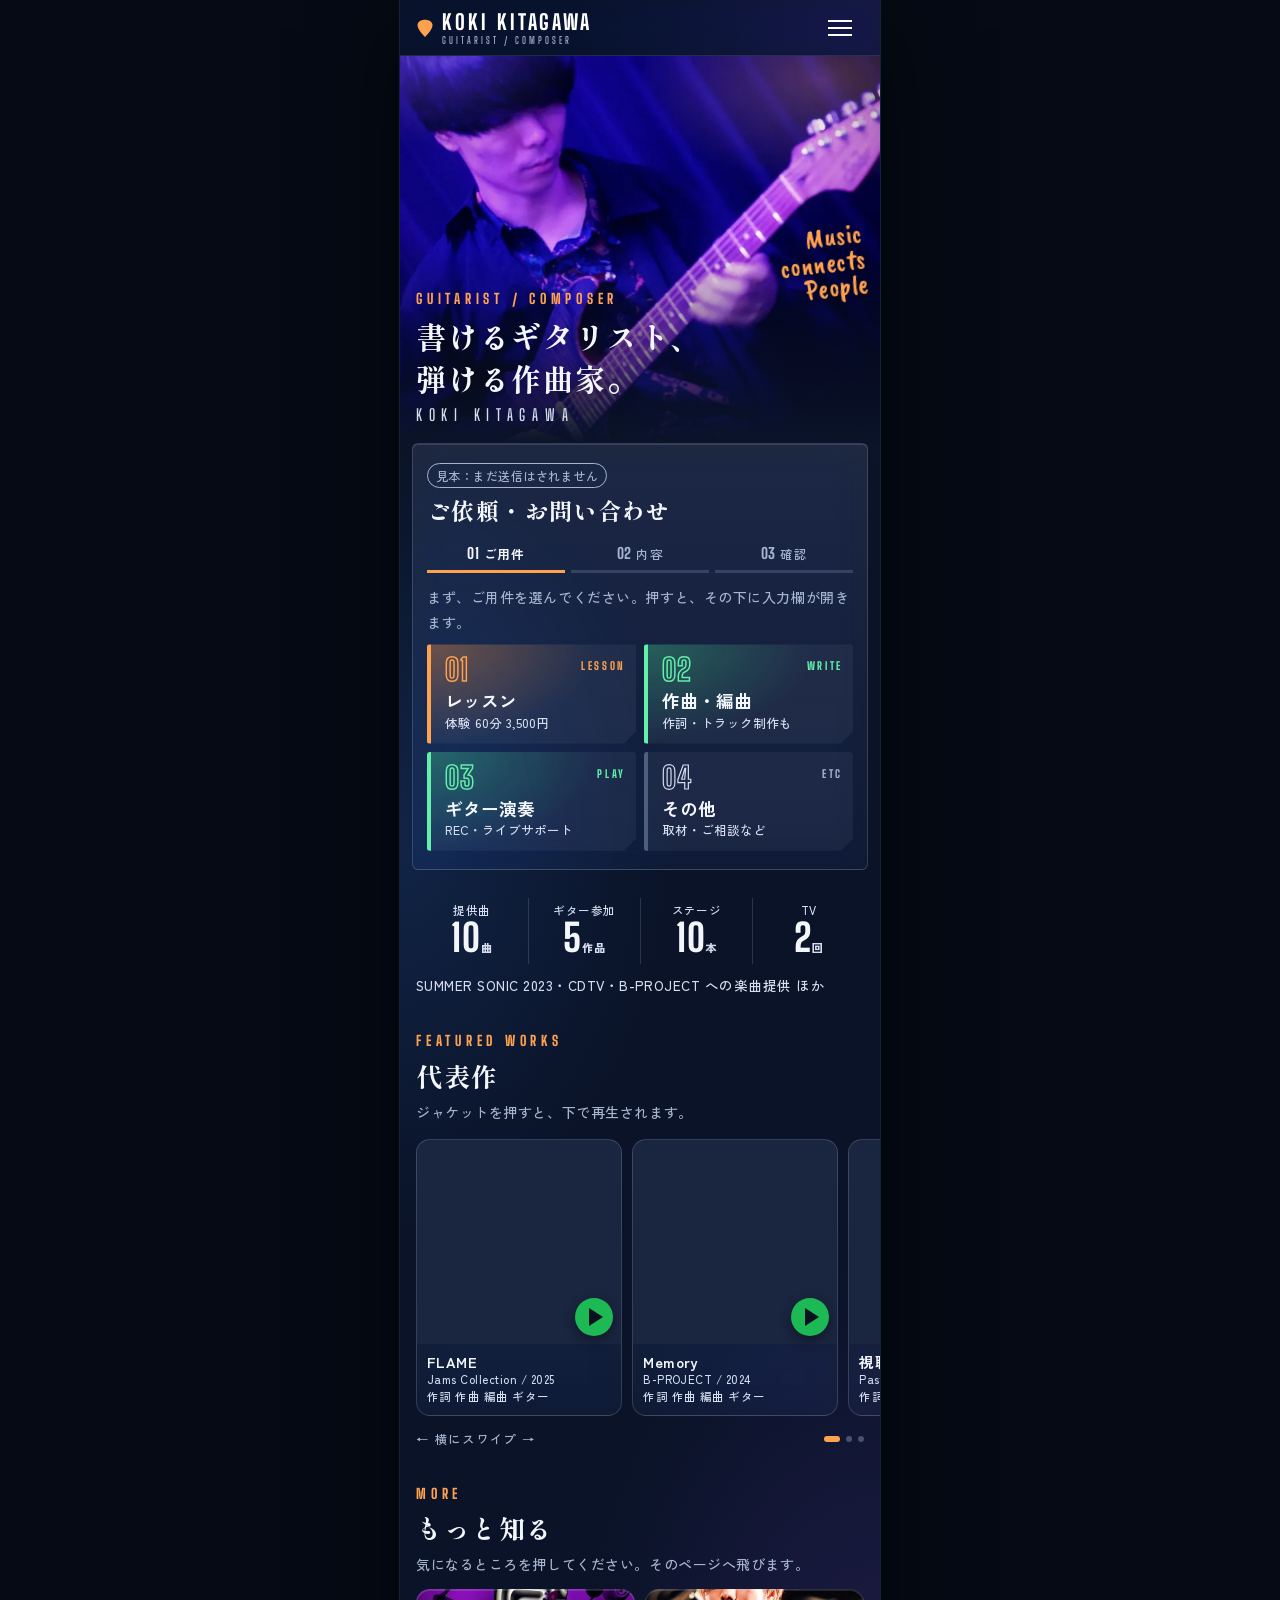
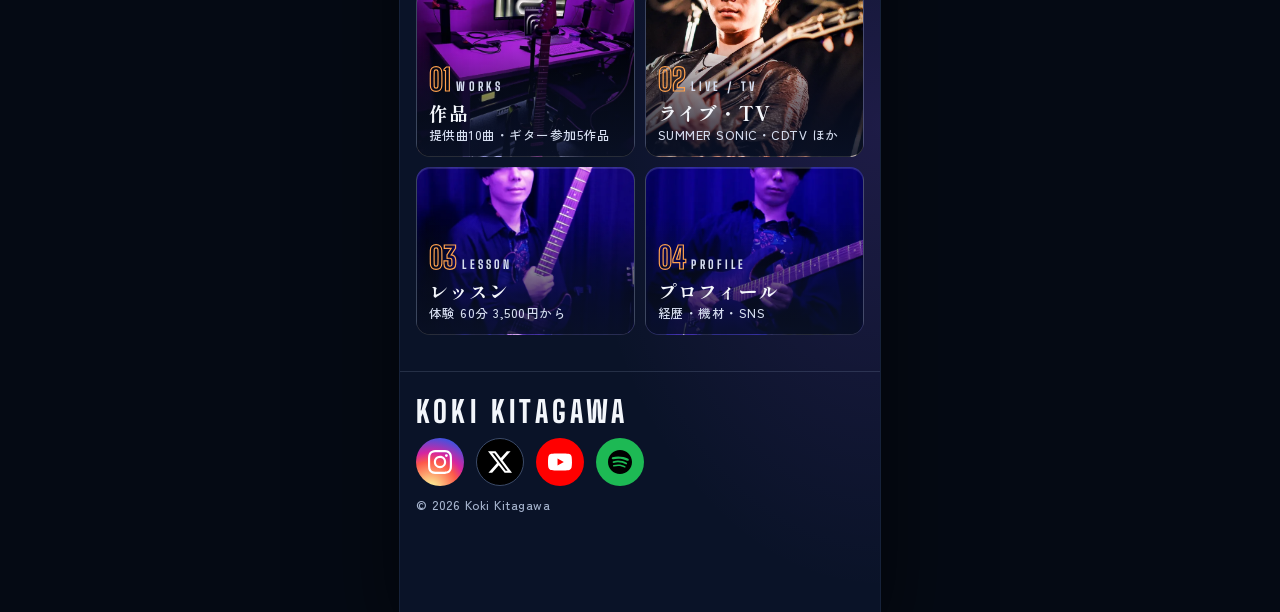
==== commit 86feffbc: "スマホ版：透明感と色を直す／代表作を横スワイプに" ====
--- a/v2/index.html
+++ b/v2/index.html
@@ -357,6 +357,60 @@
 .formcard{border-radius:6px}
 
 @media (prefers-reduced-motion:reduce){html{scroll-behavior:auto}*{transition:none!important;animation:none!important}}
+
+/* ====================================================================
+   v3.1（2026/10/14）透明感と色：北川くんの指摘「透明感がない」「オレンジと緑が灰色っぽい」
+   v3の形はそのまま。パネルをすりガラスに、オレンジ・緑を澄んだ色に、地に紫と青の照明をうっすら
+   ==================================================================== */
+:root{
+  --bg2:rgba(255,255,255,.045); --panel:rgba(255,255,255,.06); --panel2:rgba(255,255,255,.10); --line:rgba(200,220,255,.17);
+  --sub:#d5ddef; --faint:#a6b4ce;
+  --or:#ff6a00; --or-top:#ff8b2b; --or-hi:#ffa24f; --or-soft:rgba(255,150,70,.16);
+  --gr:#0db662; --gr-top:#2bdc86; --gr-hi:#62f0aa; --gr-soft:rgba(98,240,170,.14);
+}
+.top{background:rgba(10,18,40,.5);backdrop-filter:blur(18px) saturate(170%);-webkit-backdrop-filter:blur(18px) saturate(170%);border-bottom-color:rgba(200,220,255,.12)}
+.hero::after{background:linear-gradient(180deg,rgba(10,18,40,0) 48%,rgba(10,18,40,.55) 78%,var(--bg) 100%)}
+.formcard,.song,.plan,details.shelf,.listen a,.railnav button{
+  background:linear-gradient(180deg,rgba(255,255,255,.09),rgba(255,255,255,.035));border:1px solid rgba(200,220,255,.18);
+  backdrop-filter:blur(16px) saturate(150%);-webkit-backdrop-filter:blur(16px) saturate(150%);box-shadow:inset 0 1px 0 rgba(255,255,255,.12)}
+.type{background:rgba(255,255,255,.05);border-left-color:rgba(200,220,255,.3)}
+.type.l{background:radial-gradient(130% 160% at 0% 0%,rgba(255,140,50,.34),rgba(255,140,50,0) 62%),rgba(255,255,255,.05)}
+.type.w{background:radial-gradient(130% 160% at 0% 0%,rgba(50,230,140,.28),rgba(50,230,140,0) 62%),rgba(255,255,255,.05)}
+.type.l[aria-pressed="true"]{background:radial-gradient(140% 170% at 0% 0%,rgba(255,140,50,.55),rgba(255,140,50,.08) 75%),rgba(255,255,255,.06)}
+.type.w[aria-pressed="true"]{background:radial-gradient(140% 170% at 0% 0%,rgba(50,230,140,.45),rgba(50,230,140,.07) 75%),rgba(255,255,255,.06)}
+.type.l .num,.type.w .num{-webkit-text-stroke-width:1.5px}
+.btn.or{background:linear-gradient(180deg,#ffa349 0%,#ff7a12 50%,#f56000 100%);text-shadow:0 1px 1px rgba(150,50,0,.35);box-shadow:inset 0 1px 0 rgba(255,255,255,.6),inset 0 -10px 18px rgba(255,200,140,.18)}
+.btn.gr{background:linear-gradient(180deg,#58f2a3 0%,#1bcf72 50%,#0aa957 100%);text-shadow:0 1px 1px rgba(0,80,35,.35);box-shadow:inset 0 1px 0 rgba(255,255,255,.6),inset 0 -10px 18px rgba(180,255,210,.18)}
+.btn.or .pk svg.p{fill:#c24600} .btn.gr .pk svg.p{fill:#067a3c}
+.btn.or::after,.btn.gr::after{background:linear-gradient(90deg,rgba(255,255,255,.8),rgba(255,255,255,.2))}
+.dock{background:linear-gradient(180deg,rgba(10,18,40,0),rgba(10,18,40,.55) 40%);backdrop-filter:blur(12px);-webkit-backdrop-filter:blur(12px)}
+.room{border-color:rgba(200,220,255,.2);box-shadow:inset 0 1px 0 rgba(255,255,255,.12)}
+.room::before{background:linear-gradient(180deg,rgba(10,18,40,0) 30%,rgba(10,18,40,.5) 62%,rgba(10,18,40,.86) 100%)}
+.field input,.field select,.field textarea,.chips span{background:rgba(255,255,255,.06);border-color:rgba(200,220,255,.24)}
+.note{background:rgba(255,255,255,.06)}
+.menu .panel{background:rgba(10,18,40,.72);backdrop-filter:blur(20px);-webkit-backdrop-filter:blur(20px)}
+.lesson-room .plan,.lesson-room details.shelf{background:rgba(255,255,255,.09)}
+footer{border-top-color:rgba(200,220,255,.14)}
+:root{--bg:#0a1328}
+.wrap{background:
+  radial-gradient(90% 30% at 100% 0%,rgba(130,90,255,.20),transparent 70%),
+  radial-gradient(80% 25% at 0% 38%,rgba(60,140,255,.14),transparent 70%),
+  radial-gradient(90% 30% at 100% 78%,rgba(150,80,255,.14),transparent 70%),var(--bg)}
+
+/* 代表作：小さめのジャケットを横にスワイプ＋押した曲は下の1か所で再生（2026/10/14） */
+.rail{grid-auto-columns:46%;gap:10px}
+.song .meta{padding:8px 10px 10px}
+.song .meta b{font-size:14.5px;line-height:1.35}
+.song .meta span{display:block;font-size:11.5px;line-height:1.45}
+.song .art .play{width:38px;height:38px;right:8px;bottom:8px}
+.song.on{border-color:var(--gr-hi);box-shadow:inset 0 0 0 1px var(--gr-hi),0 0 18px rgba(98,240,170,.25)}
+.swipe{display:flex;align-items:center;justify-content:space-between;margin:4px 0 0;font-size:12.5px;color:var(--faint);letter-spacing:.06em}
+.swipe .dots{display:flex;gap:6px;align-items:center}
+.swipe .dots i{width:6px;height:6px;border-radius:3px;background:rgba(200,220,255,.3);transition:width .2s,background .2s}
+.swipe .dots i.on{background:var(--or-hi);width:16px}
+.player{margin-top:10px;border-radius:14px;overflow:hidden}
+.player:empty{display:none}
+.player iframe{display:block;width:100%;height:152px;border:0}
 </style>
 </head>
 <body>
@@ -599,7 +653,7 @@
   const id = (c.spotify||"").split("/track/")[1];
   return `<article class="song"><button class="art" type="button" data-track="${id||""}" aria-label="${esc(c.title)} を再生" style="background-image:url('${jacket(c)}')">
       ${c.jacket ? "" : `<span class="fallback">${esc(c.title)}</span>`}<span class="play" aria-hidden="true"></span></button>
-    <div class="meta"><b>${esc(c.title)}</b><span>${esc(c.artist)}${c.year?` / ${c.year}`:""}・作詞 作曲 編曲 ギター</span></div></article>`;
+    <div class="meta"><b>${esc(c.title)}</b><span>${esc(c.artist)}${c.year?` / ${c.year}`:""}</span><span>${esc((c.roles||[]).join(" "))}</span></div></article>`;
 }
 function home(){
   const feat = C.filter(c => c.spotify).sort((a,b) => (a.spotifyRank||9)-(b.spotifyRank||9));
@@ -622,8 +676,10 @@
   <section class="sec" style="padding-top:4px">
     <p class="label"><span class="en">FEATURED WORKS</span></p>
     <h2 class="h2">代表作</h2>
-    <p class="guide">ジャケットを押すと、このページのまま再生されます。</p>
+    <p class="guide">ジャケットを押すと、下で再生されます。</p>
     <div class="rail" id="rail">${feat.map(songCard).join("")}</div>
+    <div class="swipe" aria-hidden="true"><span>← 横にスワイプ →</span><span class="dots">${feat.map((_,i)=>`<i${i?"":' class="on"'}></i>`).join("")}</span></div>
+    <div class="player" id="player"></div>
   </section>
   <section class="sec" style="padding-top:4px">
     <p class="label"><span class="en">MORE</span></p>
@@ -735,13 +791,25 @@
 function bindView(){
   /* 再生は常に1つだけ（前のプレイヤーは外す） */
   document.querySelectorAll(".art[data-track]").forEach(b => b.addEventListener("click", () => {
-    const id = b.dataset.track; if(!id) return;
-    document.querySelectorAll(".song iframe").forEach(f => { f.replaceWith(f._orig); });
+    const id = b.dataset.track, pl = document.getElementById("player"); if(!id || !pl) return;
+    document.querySelectorAll(".song.on").forEach(x => x.classList.remove("on"));
+    b.closest(".song").classList.add("on");
+    pl.innerHTML = "";
     const f = document.createElement("iframe");
     f.src = `https://open.spotify.com/embed/track/${id}?utm_source=generator&theme=0`;
-    f.allow = "autoplay; encrypted-media; fullscreen; picture-in-picture"; f.loading = "lazy"; f.title = b.getAttribute("aria-label");
-    f._orig = b; b.replaceWith(f);
+    f.allow = "autoplay; encrypted-media; fullscreen; picture-in-picture"; f.title = b.getAttribute("aria-label");
+    pl.appendChild(f);
   }));
+  /* 横スワイプの位置を点で見せる */
+  const rail = document.getElementById("rail");
+  if(rail){
+    const dots = [...document.querySelectorAll(".swipe .dots i")];
+    rail.addEventListener("scroll", () => {
+      const w = rail.scrollWidth - rail.clientWidth;
+      const i = w > 0 ? Math.round(rail.scrollLeft / w * (dots.length - 1)) : 0;
+      dots.forEach((d,k) => d.classList.toggle("on", k === i));
+    }, {passive:true});
+  }
 }
 let io;
 function watchForm(){
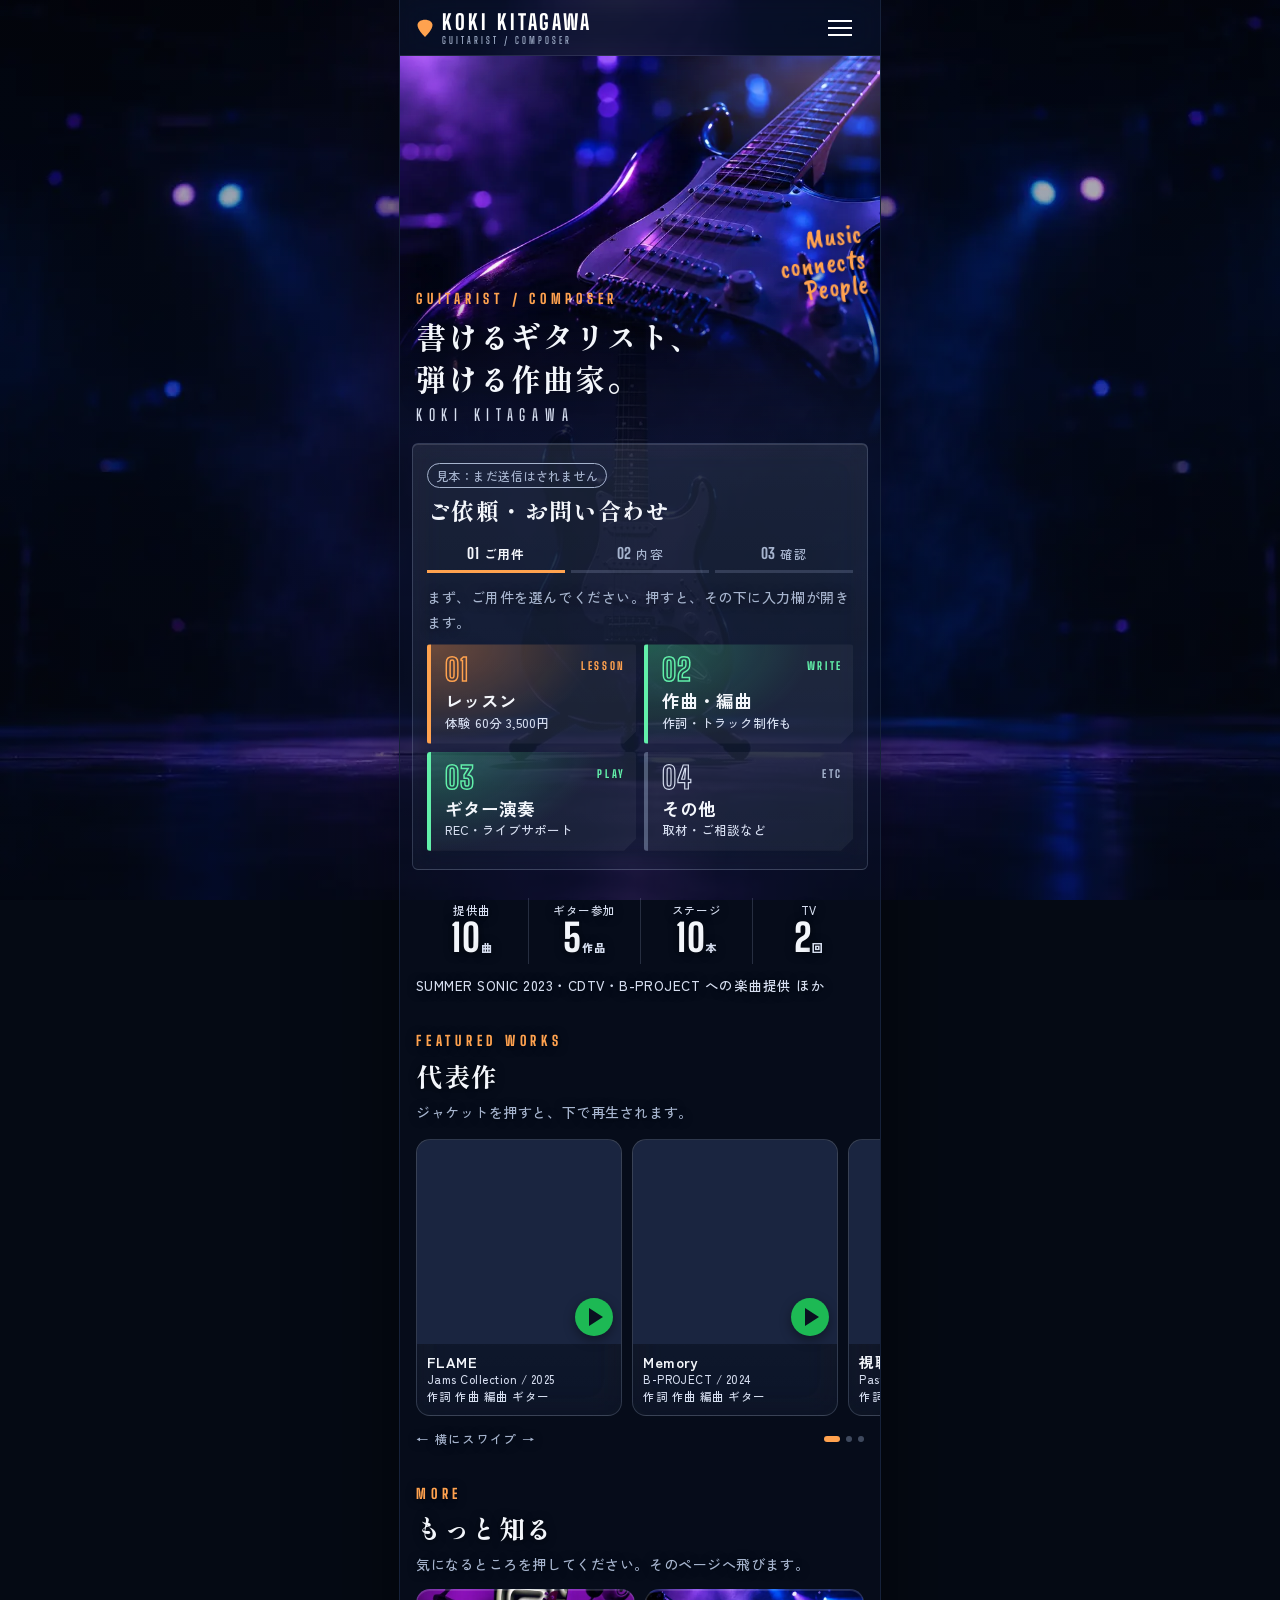
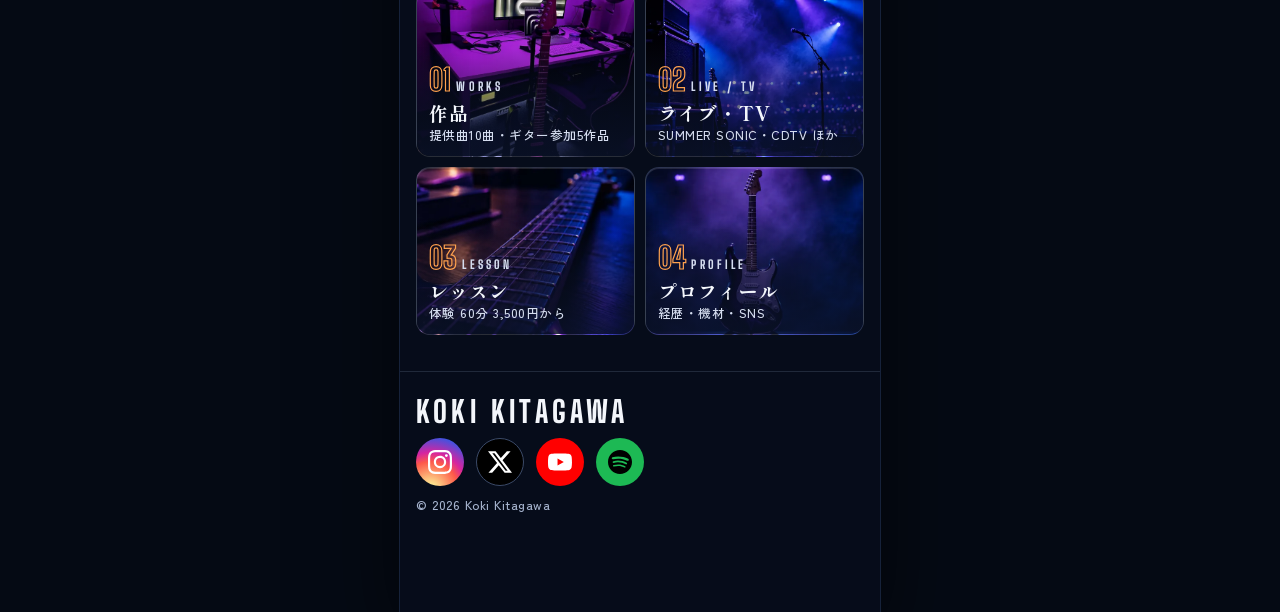
==== commit df5dde18: "スマホ版の背景とAI写真" ====
--- a/v2/index.html
+++ b/v2/index.html
@@ -411,6 +411,19 @@
 .player{margin-top:10px;border-radius:14px;overflow:hidden}
 .player:empty{display:none}
 .player iframe{display:block;width:100%;height:152px;border:0}
+
+/* セクションごとの背景写真（参考：kaimatsudadrummer.com）。スクロールで背景がふわっと切り替わる。2026/10/14 */
+.bgs{position:fixed;inset:0;z-index:0;pointer-events:none;background:#050a14}
+.bgs i{position:absolute;inset:0;background:center/cover no-repeat;opacity:0;transition:opacity .9s ease}
+.bgs i.on{opacity:1}
+.bgs::after{content:"";position:absolute;inset:0;background:linear-gradient(180deg,rgba(5,10,24,.30),rgba(5,10,24,.50))}
+.wrap{background:rgba(8,14,32,.40);z-index:1}
+@media (min-width:600px){.wrap{background:rgba(8,14,32,.58)}}
+.lesson-room{background:transparent}
+.hero img{-webkit-mask-image:linear-gradient(180deg,#000 62%,transparent 100%);mask-image:linear-gradient(180deg,#000 62%,transparent 100%)}
+.hero::after{background:linear-gradient(180deg,rgba(10,18,40,0) 50%,rgba(10,18,40,.35) 100%)}
+.h2,.label,.guide,.lede,.proof,.roomhead,.stats,.swipe,.bio,.facts,.timeline{text-shadow:0 1px 10px rgba(0,0,0,.65)}
+@media (prefers-reduced-motion:reduce){.bgs i{transition:none}}
 </style>
 </head>
 <body>
@@ -452,7 +465,7 @@
    ============================================================ */
 const D = {"profile": {"name": "北川弘喜", "nameEn": "Koki Kitagawa", "headline": "書けるギタリスト、弾ける作曲家", "bio": ["曲を書く人と、曲を鳴らす人は、たいてい別々にいる。", "北川弘喜はその両方に立つ。B-PROJECT、星名美怜、Bunny La Crew への提供曲では、作詞・作曲・編曲からギターまでを一人で通す。SUMMER SONIC やイナズマロックフェスのステージではサポートギタリストとして音を鳴らし、CDTV では地上波のバックに立った。", "舞台の仕事も持つ。『あんさんぶるスターズ！オン・ステージ』では劇中のギターを入れ、演技指導まで担当した。楽器を弾くだけでは終わらない現場を、いくつも通っている。", "2021年から専門学校と音楽教室で指導にあたり、個人レッスンでは初心者からプロまでを見る。教えることと作ることが、同じ場所でつながっている。"], "career": [{"label": "2022年〜", "detail": "プロとして活動（東京拠点）"}, {"label": "2021年〜", "detail": "専門学校・音楽教室で指導"}, {"label": "個人レッスン", "detail": "初心者〜プロフェッショナル"}], "gear": {"publish": true, "groups": [{"name": "制作・録音", "items": ["Pro Tools", "Universal Audio Apollo Twin X", "sE Electronics sE2300", "Eclipse TD-M1"]}, {"name": "ギター", "items": ["Suhr Modern", "Gibson Custom Shop Les Paul Standard", "Fender Custom Shop Stratocaster"]}, {"name": "アンプ・キャビネット", "items": ["Bogner Ecstasy Classic", "Marshall JCM900 Hi Gain Master Volume", "Bogner 212CB", "Laney LFR-112"]}, {"name": "モデラー", "items": ["Fractal Audio Axe-Fx II XL+", "Line 6 Helix Floor"]}]}, "work": {"price": "応相談", "delivery": "デモ・編曲・ギターREC いずれも3日程度", "style": "リモートREC／スタジオ立ち会い どちらも対応", "services": [{"name": "作詞・作曲", "note": "デモ制作まで"}, {"name": "編曲・トラック制作", "note": ""}, {"name": "ギター レコーディング", "note": "リモート／立ち会い"}, {"name": "ライブサポート", "note": "ツアー・フェス・TV"}]}, "lesson": {"target": "初心者〜プロフェッショナル", "plans": [{"name": "体験レッスン", "price": "60分 3,500円", "note": "初回のみ"}, {"name": "月2回", "price": "16,000円 / 月", "note": "1回60分", "recommended": true}, {"name": "月4回", "price": "32,000円 / 月", "note": "1回60分"}, {"name": "単発", "price": "8,000円", "note": "1回60分"}], "place": "レンタルスタジオ／ご自宅／オンライン", "payment": "現金・クレジットカード（Square）"}, "links": {"spotify": "https://open.spotify.com/playlist/4vF3Pt0G9U2wvwlmTueu7q", "youtube": "https://www.youtube.com/@KokiKitagawa", "instagram": "https://www.instagram.com/kitagawa_kouki/", "x": "https://x.com/Gt_koki_"}, "spotifyTracks": [{"title": "FLAME", "artist": "Jams Collection", "url": "https://open.spotify.com/track/7sTd15vzgK8YVyr6eWiVcE"}, {"title": "Memory", "artist": "B-PROJECT", "url": "https://open.spotify.com/track/3laM9HmVwaKT9ooW8K7pv5"}, {"title": "視聴覚Fighter", "artist": "Pastel closet", "url": "https://open.spotify.com/track/7d7lYGu9Xw5cHC8EYxwH4H"}]}, "credits": [{"title": "FLAME", "artist": "Jams Collection", "category": "compose", "roles": ["作詞", "作曲", "編曲", "ギター"], "year": 2025, "jacket": "ab67616d0000b27391252ddd166cf1d26d00ba1c", "spotify": "https://open.spotify.com/track/7sTd15vzgK8YVyr6eWiVcE", "spotifyRank": 1}, {"title": "Memory", "artist": "B-PROJECT", "category": "compose", "roles": ["作詞", "作曲", "編曲", "ギター"], "year": 2024, "jacket": "ab67616d0000b2730a05115477078b67edc9bd9b", "spotify": "https://open.spotify.com/track/3laM9HmVwaKT9ooW8K7pv5", "spotifyRank": 2}, {"title": "視聴覚Fighter", "artist": "Pastel closet", "category": "compose", "roles": ["作詞", "作曲", "編曲", "ギター"], "year": 2026, "jacket": "ab67616d0000b2737df65844b18024309f50687c", "spotify": "https://open.spotify.com/track/7d7lYGu9Xw5cHC8EYxwH4H", "spotifyRank": 3}, {"title": "Now Feel Saddest!?", "artist": "星名美怜", "category": "compose", "roles": ["作詞", "作曲", "編曲", "ギター"], "year": 2025, "jacket": null, "spotify": null, "spotifyRank": null}, {"title": "恋のエビデンス", "artist": "Bunny La Crew", "category": "compose", "roles": ["作詞", "作曲", "編曲", "ギター"], "year": 2025, "jacket": null, "spotify": null, "spotifyRank": null}, {"title": "鬼KawaWe!!!", "artist": "Pastel closet", "category": "compose", "roles": ["作詞", "作曲", "編曲", "ギター"], "year": 2025, "jacket": null, "spotify": null, "spotifyRank": null}, {"title": "恋のスピード違反", "artist": "Bunny La Crew", "category": "compose", "roles": ["作詞", "作曲", "編曲", "ギター"], "year": 2024, "jacket": null, "spotify": null, "spotifyRank": null}, {"title": "トキメキ NEW WORLD", "artist": "Jams Collection", "category": "compose", "roles": ["作詞", "作曲", "編曲", "ギター"], "year": 2024, "jacket": null, "spotify": null, "spotifyRank": null}, {"title": "ドキドキシャッターチャンス", "artist": "Jams Collection", "category": "compose", "roles": ["作詞", "作曲", "編曲", "ギター"], "year": 2024, "jacket": null, "spotify": null, "spotifyRank": null}, {"title": "夏ときめいちゃいマッスル", "artist": "Jams Collection", "category": "compose", "roles": ["作詞", "作曲", "編曲", "ギター"], "year": 2023, "jacket": null, "spotify": null, "spotifyRank": null}, {"title": "Goin Goin", "artist": "Chico", "category": "guitar", "roles": ["ギター"], "year": 2024, "jacket": null, "spotify": null, "spotifyRank": null}, {"title": "Sense of Wonder", "artist": "寿美菜子", "category": "guitar", "roles": ["ギター"], "year": 2024, "jacket": null, "spotify": null, "spotifyRank": null}, {"title": "Startin'", "artist": "Dream Shizuka", "category": "guitar", "roles": ["ギター"], "year": 2022, "jacket": null, "spotify": null, "spotifyRank": null}, {"title": "エピローグ", "artist": "シユイ", "category": "guitar", "roles": ["ギター"], "year": 2024, "jacket": null, "spotify": null, "spotifyRank": null}, {"title": "UUUM ONE PIECE MUUUSIC COVER ALBUM", "artist": "UUUM", "category": "guitar", "roles": ["ギター"], "year": null, "jacket": null, "spotify": null, "spotifyRank": null}, {"title": "非公開", "artist": "有名歌い手", "category": "karaoke", "roles": ["カラオケ音源制作"], "year": null, "jacket": null, "spotify": null, "spotifyRank": null}, {"title": "非公開", "artist": "有名歌い手", "category": "karaoke", "roles": ["カラオケ音源制作"], "year": null, "jacket": null, "spotify": null, "spotifyRank": null}, {"title": "非公開", "artist": "有名歌い手", "category": "karaoke", "roles": ["カラオケ音源制作"], "year": null, "jacket": null, "spotify": null, "spotifyRank": null}, {"title": "非公開", "artist": "有名歌い手", "category": "karaoke", "roles": ["カラオケ音源制作"], "year": null, "jacket": null, "spotify": null, "spotifyRank": null}, {"title": "非公開", "artist": "有名歌い手", "category": "karaoke", "roles": ["カラオケ音源制作"], "year": null, "jacket": null, "spotify": null, "spotifyRank": null}, {"title": "非公開", "artist": "有名歌い手", "category": "karaoke", "roles": ["カラオケ音源制作"], "year": null, "jacket": null, "spotify": null, "spotifyRank": null}], "live": [{"title": "REIRIE Live Tour 2025 -Bad=DoLL-", "year": 2025, "venue": "名古屋", "artist": "REIRIE", "role": "サポートギター"}, {"title": "SAKAE SP-RING 2024", "year": 2024, "venue": "", "artist": "シユイ", "role": "サポートギター"}, {"title": "SUMMER SONIC 2023", "year": 2023, "venue": "", "artist": "シユイ", "role": "サポートギター"}, {"title": "イナズマロックフェス 2023", "year": 2023, "venue": "", "artist": "シユイ", "role": "サポートギター"}, {"title": "LAWSON presents シユイ 1st Live「シユイさんといっしょ #01」", "year": null, "venue": "", "artist": "シユイ", "role": "サポートギター"}, {"title": "LAWSON presents シユイ 2nd Live「シユイさんといっしょ #02」", "year": null, "venue": "", "artist": "シユイ", "role": "サポートギター"}, {"title": "REIRIE FreeLive「JAM」", "year": null, "venue": "新宿歌舞伎町", "artist": "REIRIE", "role": "サポートギター"}, {"title": "HUG ROCK FESTIVAL", "year": null, "venue": "", "artist": "somei", "role": "サポートギター"}], "media": [{"title": "CDTV", "year": null, "artist": "", "role": "バックで演者参加", "type": "tv"}, {"title": "CDTV", "year": null, "artist": "", "role": "バックで演者参加", "type": "tv"}, {"title": "あんさんぶるスターズ！オン・ステージ", "year": 2019, "artist": "", "role": "劇中のギター演奏／演技指導", "type": "stage"}, {"title": "シュレック・ザ・ミュージカル", "year": 2023, "artist": "", "role": null, "type": "stage"}]};
 const ICON = {"ig": "M7.0301.084c-1.2768.0602-2.1487.264-2.911.5634-.7888.3075-1.4575.72-2.1228 1.3877-.6652.6677-1.075 1.3368-1.3802 2.127-.2954.7638-.4956 1.6365-.552 2.914-.0564 1.2775-.0689 1.6882-.0626 4.947.0062 3.2586.0206 3.6671.0825 4.9473.061 1.2765.264 2.1482.5635 2.9107.308.7889.72 1.4573 1.388 2.1228.6679.6655 1.3365 1.0743 2.1285 1.38.7632.295 1.6361.4961 2.9134.552 1.2773.056 1.6884.069 4.9462.0627 3.2578-.0062 3.668-.0207 4.9478-.0814 1.28-.0607 2.147-.2652 2.9098-.5633.7889-.3086 1.4578-.72 2.1228-1.3881.665-.6682 1.0745-1.3378 1.3795-2.1284.2957-.7632.4966-1.636.552-2.9124.056-1.2809.0692-1.6898.063-4.948-.0063-3.2583-.021-3.6668-.0817-4.9465-.0607-1.2797-.264-2.1487-.5633-2.9117-.3084-.7889-.72-1.4568-1.3876-2.1228C21.2982 1.33 20.628.9208 19.8378.6165 19.074.321 18.2017.1197 16.9244.0645 15.6471.0093 15.236-.005 11.977.0014 8.718.0076 8.31.0215 7.0301.0839m.1402 21.6932c-1.17-.0509-1.8053-.2453-2.2287-.408-.5606-.216-.96-.4771-1.3819-.895-.422-.4178-.6811-.8186-.9-1.378-.1644-.4234-.3624-1.058-.4171-2.228-.0595-1.2645-.072-1.6442-.079-4.848-.007-3.2037.0053-3.583.0607-4.848.05-1.169.2456-1.805.408-2.2282.216-.5613.4762-.96.895-1.3816.4188-.4217.8184-.6814 1.3783-.9003.423-.1651 1.0575-.3614 2.227-.4171 1.2655-.06 1.6447-.072 4.848-.079 3.2033-.007 3.5835.005 4.8495.0608 1.169.0508 1.8053.2445 2.228.408.5608.216.96.4754 1.3816.895.4217.4194.6816.8176.9005 1.3787.1653.4217.3617 1.056.4169 2.2263.0602 1.2655.0739 1.645.0796 4.848.0058 3.203-.0055 3.5834-.061 4.848-.051 1.17-.245 1.8055-.408 2.2294-.216.5604-.4763.96-.8954 1.3814-.419.4215-.8181.6811-1.3783.9-.4224.1649-1.0577.3617-2.2262.4174-1.2656.0595-1.6448.072-4.8493.079-3.2045.007-3.5825-.006-4.848-.0608M16.953 5.5864A1.44 1.44 0 1 0 18.39 4.144a1.44 1.44 0 0 0-1.437 1.4424M5.8385 12.012c.0067 3.4032 2.7706 6.1557 6.173 6.1493 3.4026-.0065 6.157-2.7701 6.1506-6.1733-.0065-3.4032-2.771-6.1565-6.174-6.1498-3.403.0067-6.156 2.771-6.1496 6.1738M8 12.0077a4 4 0 1 1 4.008 3.9921A3.9996 3.9996 0 0 1 8 12.0077", "yt": "M23.498 6.186a3.016 3.016 0 0 0-2.122-2.136C19.505 3.545 12 3.545 12 3.545s-7.505 0-9.377.505A3.017 3.017 0 0 0 .502 6.186C0 8.07 0 12 0 12s0 3.93.502 5.814a3.016 3.016 0 0 0 2.122 2.136c1.871.505 9.376.505 9.376.505s7.505 0 9.377-.505a3.015 3.015 0 0 0 2.122-2.136C24 15.93 24 12 24 12s0-3.93-.502-5.814zM9.545 15.568V8.432L15.818 12l-6.273 3.568z", "x": "M18.901 1.153h3.68l-8.04 9.19L24 22.846h-7.406l-5.8-7.584-6.638 7.584H.474l8.6-9.83L0 1.154h7.594l5.243 6.932ZM17.61 20.644h2.039L6.486 3.24H4.298Z", "sp": "M12 0C5.4 0 0 5.4 0 12s5.4 12 12 12 12-5.4 12-12S18.66 0 12 0zm5.521 17.34c-.24.359-.66.48-1.021.24-2.82-1.74-6.36-2.101-10.561-1.141-.418.122-.779-.179-.899-.539-.12-.421.18-.78.54-.9 4.56-1.021 8.52-.6 11.64 1.32.42.18.479.659.301 1.02zm1.44-3.3c-.301.42-.841.6-1.262.3-3.239-1.98-8.159-2.58-11.939-1.38-.479.12-1.02-.12-1.14-.6-.12-.48.12-1.021.6-1.141C9.6 9.9 15 10.561 18.72 12.84c.361.181.54.78.241 1.2zm.12-3.36C15.24 8.4 8.82 8.16 5.16 9.301c-.6.179-1.2-.181-1.38-.721-.18-.601.18-1.2.72-1.381 4.26-1.26 11.28-1.02 15.721 1.621.539.3.719 1.02.419 1.56-.299.421-1.02.599-1.559.3z"};
-const IMG = {"hero": "img/hero-720.webp", "heroSet": "img/hero-720.webp 720w, img/hero-1080.webp 1080w", "works": "img/works-600.webp", "lesson": "img/lesson-600.webp", "profile": "img/profile-600.webp", "hands": "img/hands-720.webp", "gear": "img/gear-900.webp", "live": "img/live-720.webp"};
+const IMG = {"hero": "img/hero-720.webp", "heroSet": "img/hero-720.webp 720w, img/hero-1080.webp 1080w", "works": "img/works-600.webp", "lesson": "img/lesson-600.webp", "profile": "img/profile-600.webp", "hands": "img/hands-720.webp", "gear": "img/gear-900.webp", "live": "img/live-720.webp", "bg_stage": "img/bg-stage.webp", "bg_strings": "img/bg-strings.webp", "bg_gear": "img/bg-gear.webp", "bg_desk": "img/bg-desk.webp", "bg_room": "img/bg-room.webp"};
 
 const $ = (s, r=document) => r.querySelector(s);
 const esc = s => String(s ?? "").replace(/[&<>"]/g, c => ({"&":"&amp;","<":"&lt;",">":"&gt;",'"':"&quot;"}[c]));
@@ -659,7 +672,7 @@
   const feat = C.filter(c => c.spotify).sort((a,b) => (a.spotifyRank||9)-(b.spotifyRank||9));
   return `
   <section class="hero fx" aria-label="北川弘喜">
-    <img src="${IMG.hero}" srcset="${IMG.heroSet}" sizes="(max-width:480px) 100vw, 480px" alt="紫の照明の中、ギターのネックを斜めに構えて弾く北川弘喜" fetchpriority="high">
+    <img src="${IMG.hero}" srcset="${IMG.heroSet}" sizes="(max-width:480px) 100vw, 480px" alt="紫の光に照らされたエレキギターのボディ" fetchpriority="high">
     <div class="script or" aria-hidden="true" style="right:14px;top:44%;font-size:27px;text-align:right;transform:rotate(-7deg)">Music<br>&nbsp;connects<br>People</div>
     <div class="copy"><p class="kicker">GUITARIST / COMPOSER</p><h1>書けるギタリスト、<br>弾ける作曲家。</h1><p class="name">KOKI KITAGAWA</p></div>
   </section>
@@ -722,7 +735,7 @@
   const row = (y, arr) => `<li><span class="y">${y}</span><ul>${arr.map(i=>`<li>${esc(i.t)}<br><small>${esc(i.s)}</small></li>`).join("")}</ul></li>`;
   const tv = D.media.filter(m => m.type==="tv");
   return `${roomHead(r,"フェス・ツアー・舞台・地上波。サポートギターとして立ってきた現場です。")}
-  <div class="photo fx"><span class="script" aria-hidden="true">Live / Stage</span><img src="${IMG.live}" alt="ライブのステージでギターを弾く北川弘喜" loading="lazy"></div>
+  <div class="photo fx"><span class="script" aria-hidden="true">Live / Stage</span><img src="${IMG.live}" alt="紫と青の照明が差すライブステージとアンプ" loading="lazy"></div>
   <section class="sec">
     <p class="label"><span class="en">STAGE</span></p><h2 class="h2">ステージ</h2>
     <ol class="timeline">${years.map(y => row(y, items.filter(i=>i.y===y))).join("")}${row("ほか", items.filter(i=>!i.y))}</ol>
@@ -738,7 +751,7 @@
   const r = ROOMS[2], L = P.lesson;
   const plans = L.plans.map(p => `<li class="plan ${p.recommended?"rec":""} ${p.name==="体験レッスン"?"first":""}"><span><b>${esc(p.name)}${p.recommended?'<span class="badge">人気No.1</span>':""}</b><small>${esc(p.note)}</small></span><span class="price">${esc(p.price.replace("60分 ",""))}</span></li>`).join("");
   return `<div class="lesson-room">${roomHead(r,"現場で培った経験を、あなたのギターへ。初めての方も、プロを目指す方も。")}
-  <div class="photo fx"><span class="script or" aria-hidden="true">Let&#39;s Play!</span><img src="${IMG.lesson}" alt="ギターを持ち、こちらを見てほほえむ北川弘喜" loading="lazy"></div>
+  <div class="photo fx"><span class="script or" aria-hidden="true">Let&#39;s Play!</span><img src="${IMG.lesson}" alt="夜の机に置いたエレキギターの指板" loading="lazy"></div>
   <section class="sec">
     <ul class="tags"><li>初心者歓迎</li><li>オンライン対応</li><li>プロ志向の方も</li></ul>
   </section>
@@ -756,14 +769,14 @@
   </section>
   <section class="sec" style="padding-top:0">
     <dl class="facts"><dt>場所</dt><dd>${esc(L.place)}</dd><dt>お支払い</dt><dd>${esc(L.payment)}</dd><dt>指導歴</dt><dd>2021年から専門学校・音楽教室で指導</dd></dl>
-    <div class="photo wide" style="margin:16px 0 0"><img src="${IMG.hands}" alt="ギターを弾く両手の手元" loading="lazy"></div>
+    <div class="photo wide" style="margin:16px 0 0"><img src="${IMG.hands}" alt="紫の光の中のギターの弦" loading="lazy"></div>
   </section></div>`;
 }
 function profile(){
   const r = ROOMS[3];
   const gear = P.gear.groups.map(g => `<li><b>${esc(g.name)}</b><span style="white-space:normal;text-align:right">${g.items.map(esc).join("<br>")}</span></li>`).join("");
   return `${roomHead(r,"Guitarist / Composer")}
-  <div class="photo fx"><span class="script" aria-hidden="true">Koki Kitagawa</span><img src="${IMG.profile}" alt="椅子に座ってギターを弾く北川弘喜" loading="lazy"></div>
+  <div class="photo fx"><span class="script" aria-hidden="true">Koki Kitagawa</span><img src="${IMG.profile}" alt="スポットライトの当たるステージに立てたギター" loading="lazy"></div>
   <section class="sec">
     <h2 class="h2" style="font-size:28px">北川 弘喜</h2>
     <div class="bio">${P.bio.map(p=>`<p>${esc(p)}</p>`).join("")}</div>
@@ -779,6 +792,26 @@
 }
 const VIEWS = {works, live, lesson, profile};
 
+
+/* セクションごとの背景（どのセクションが画面の真ん中にあるかで切り替える） */
+const BG_PLAN = {home:["stage","stage","strings","gear"], works:["room"], live:["stage"], lesson:["room"], profile:["desk","desk","gear"]};
+function setupBgs(id){
+  let box = document.getElementById("bgs");
+  if(!box){
+    box = document.createElement("div"); box.className = "bgs"; box.id = "bgs"; box.setAttribute("aria-hidden","true");
+    box.innerHTML = ["stage","strings","gear","desk","room"].filter(k => IMG["bg_"+k]).map(k => `<i data-k="${k}" style="background-image:url('${IMG["bg_"+k]}')"></i>`).join("");
+    document.body.prepend(box);
+  }
+  const plan = BG_PLAN[VIEWS[id] ? id : "home"];
+  const show = k => box.querySelectorAll("i").forEach(i => i.classList.toggle("on", i.dataset.k === k));
+  show(plan[0]);
+  if(window.__bgObs) window.__bgObs.disconnect();
+  if(!("IntersectionObserver" in window)) return;
+  window.__bgObs = new IntersectionObserver(es => es.forEach(e => { if(e.isIntersecting) show(e.target.dataset.bg); }), {rootMargin:"-45% 0px -50% 0px"});
+  [...document.querySelectorAll("#view section")].filter(x => !x.classList.contains("hero")).forEach((x,i) => {
+    x.dataset.bg = plan[Math.min(i, plan.length-1)]; window.__bgObs.observe(x);
+  });
+}
 function render(){
   const id = location.hash.slice(1);
   const v = VIEWS[id];
@@ -786,7 +819,7 @@
   if(!v){ renderForm(); }
   document.title = v ? `${ROOMS.find(r=>r.id===id).jp} | 北川弘喜` : "北川弘喜 | ギタリスト・作曲家";
   if(v) window.scrollTo(0,0);
-  bindView(); watchForm(); decorate();
+  bindView(); watchForm(); decorate(); setupBgs(id);
 }
 function bindView(){
   /* 再生は常に1つだけ（前のプレイヤーは外す） */
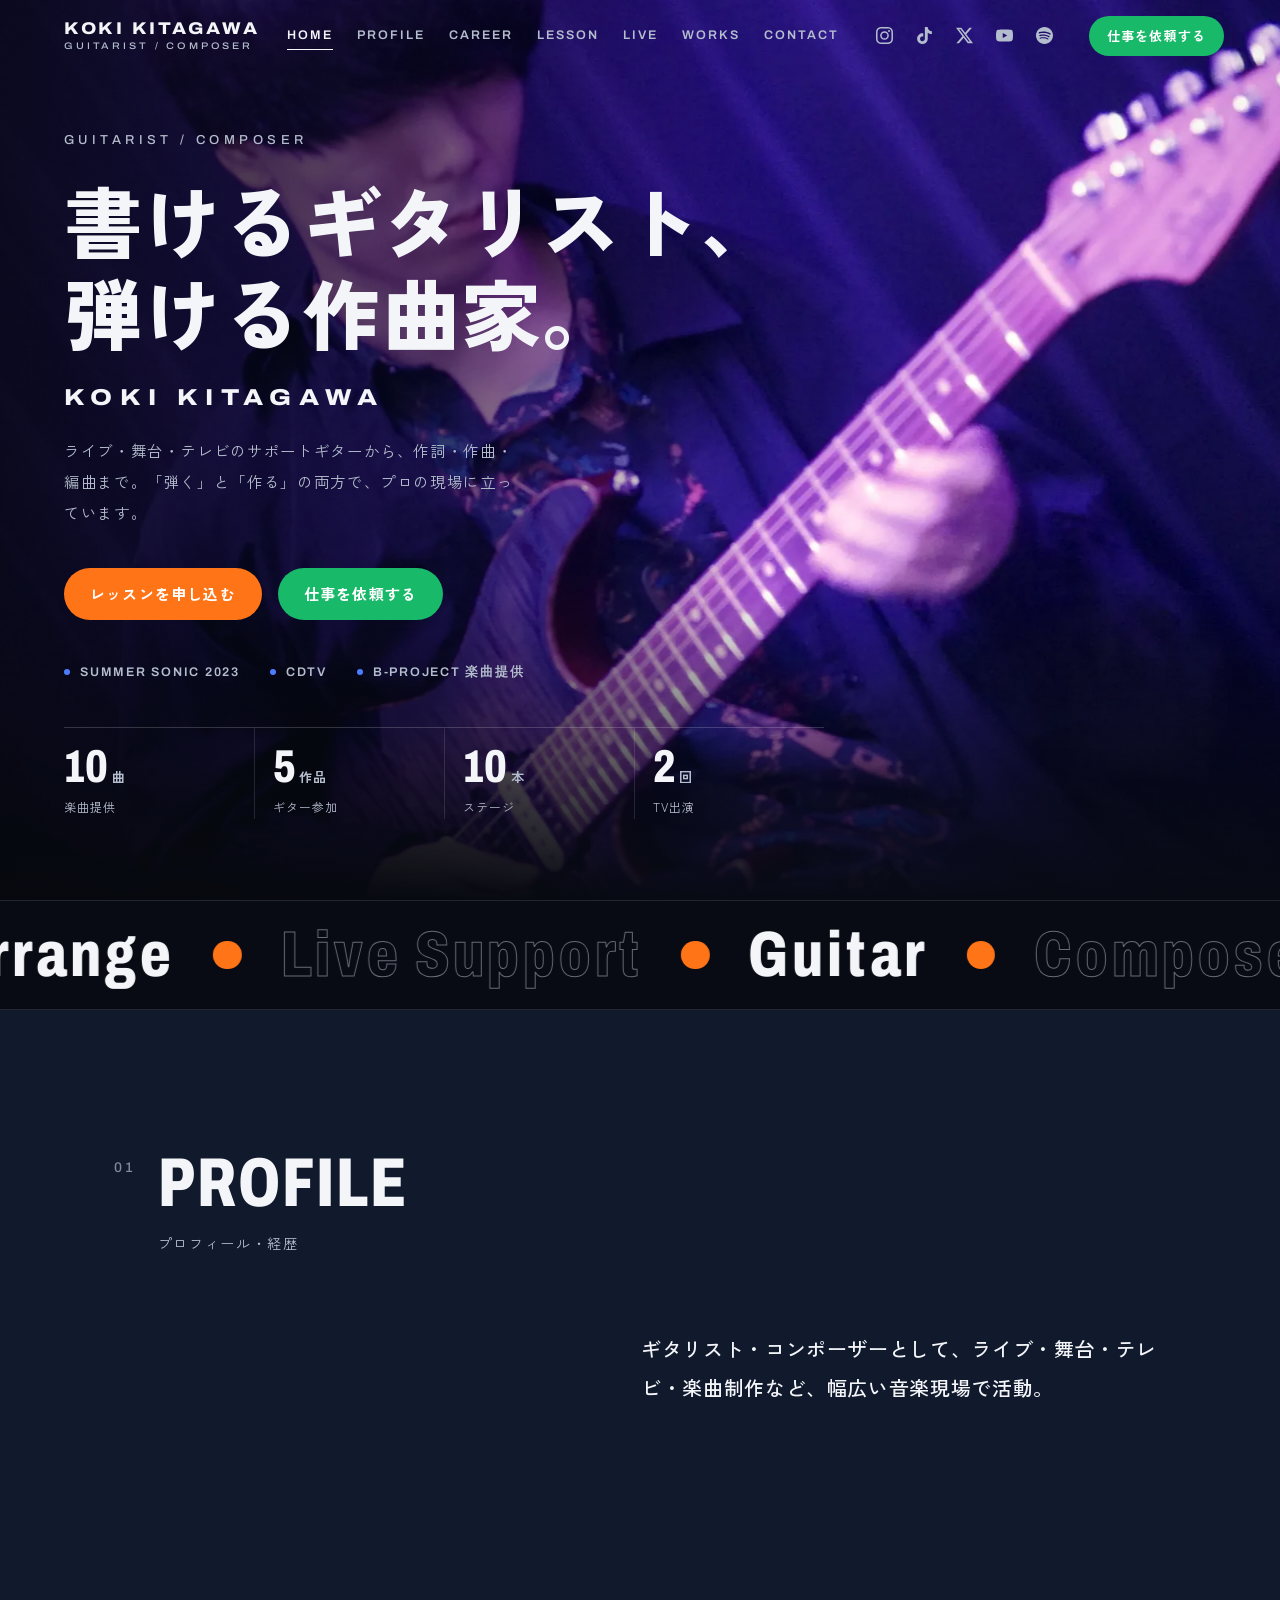
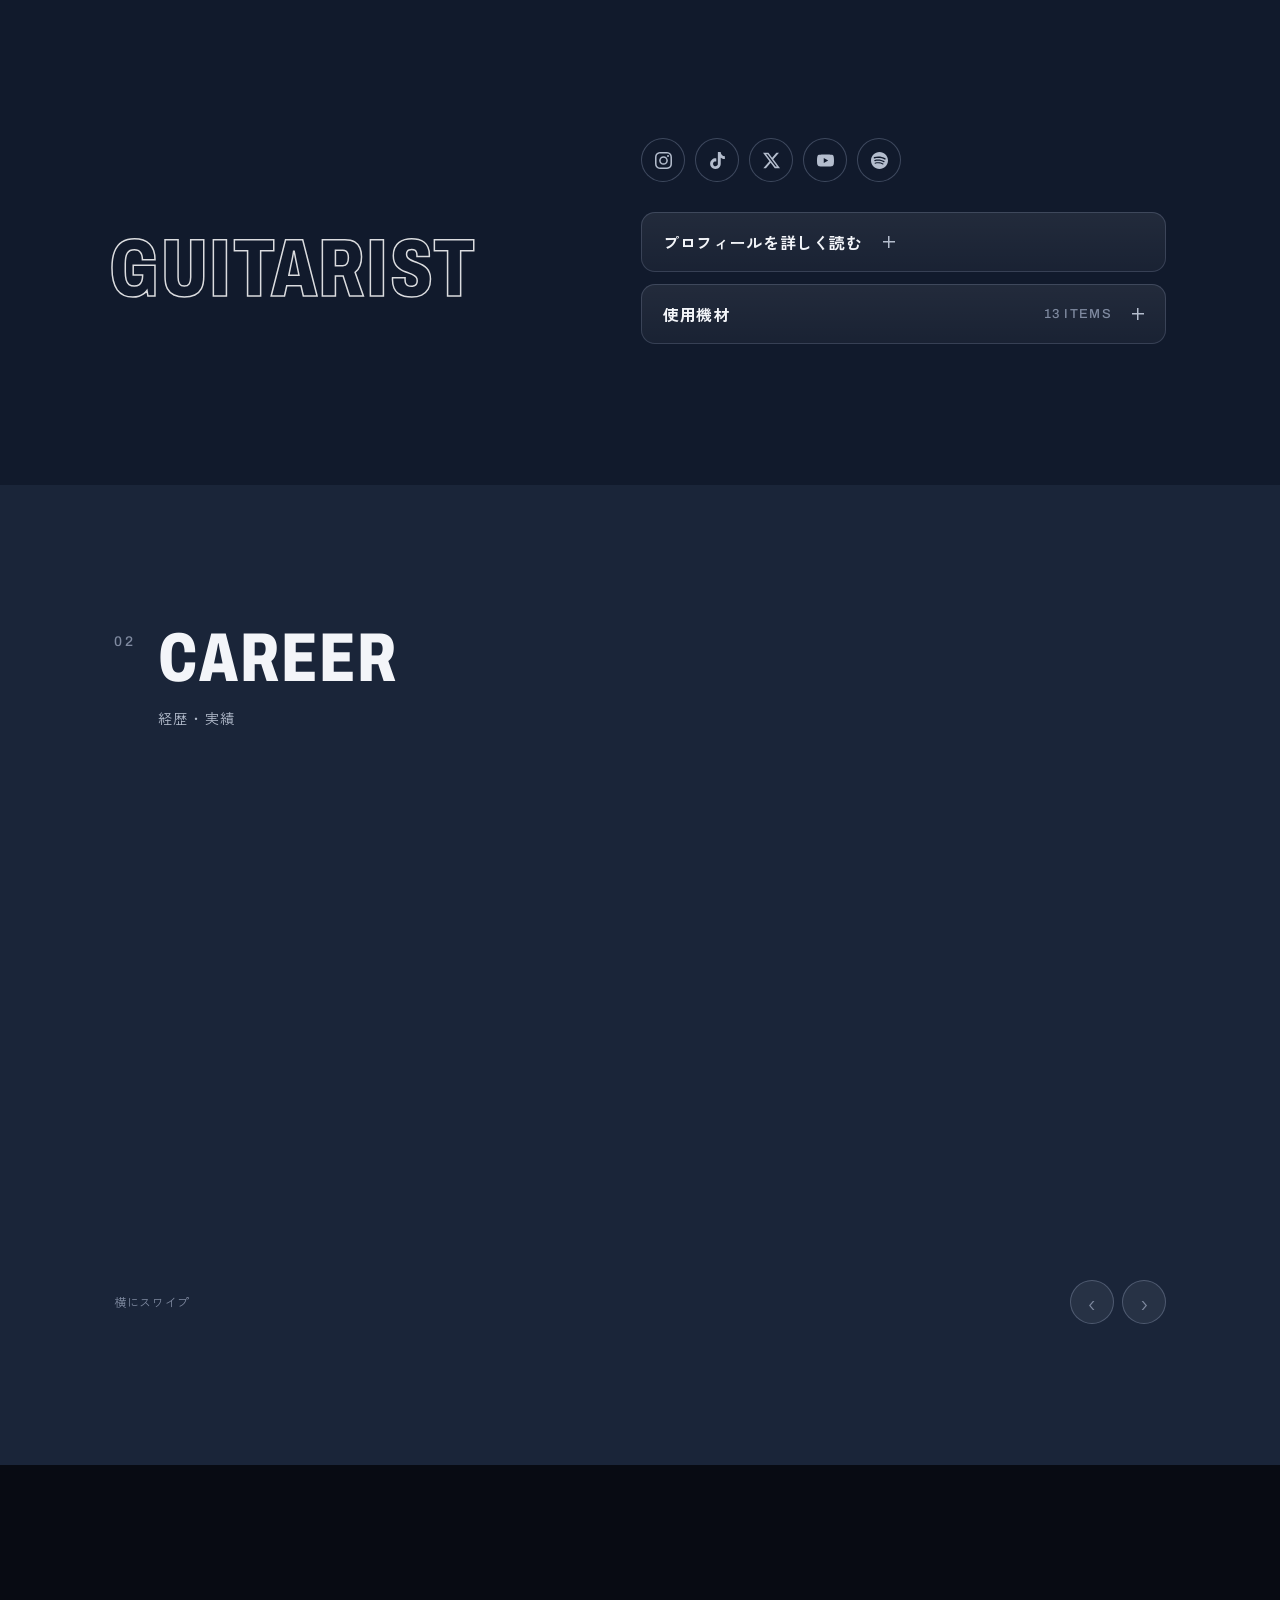
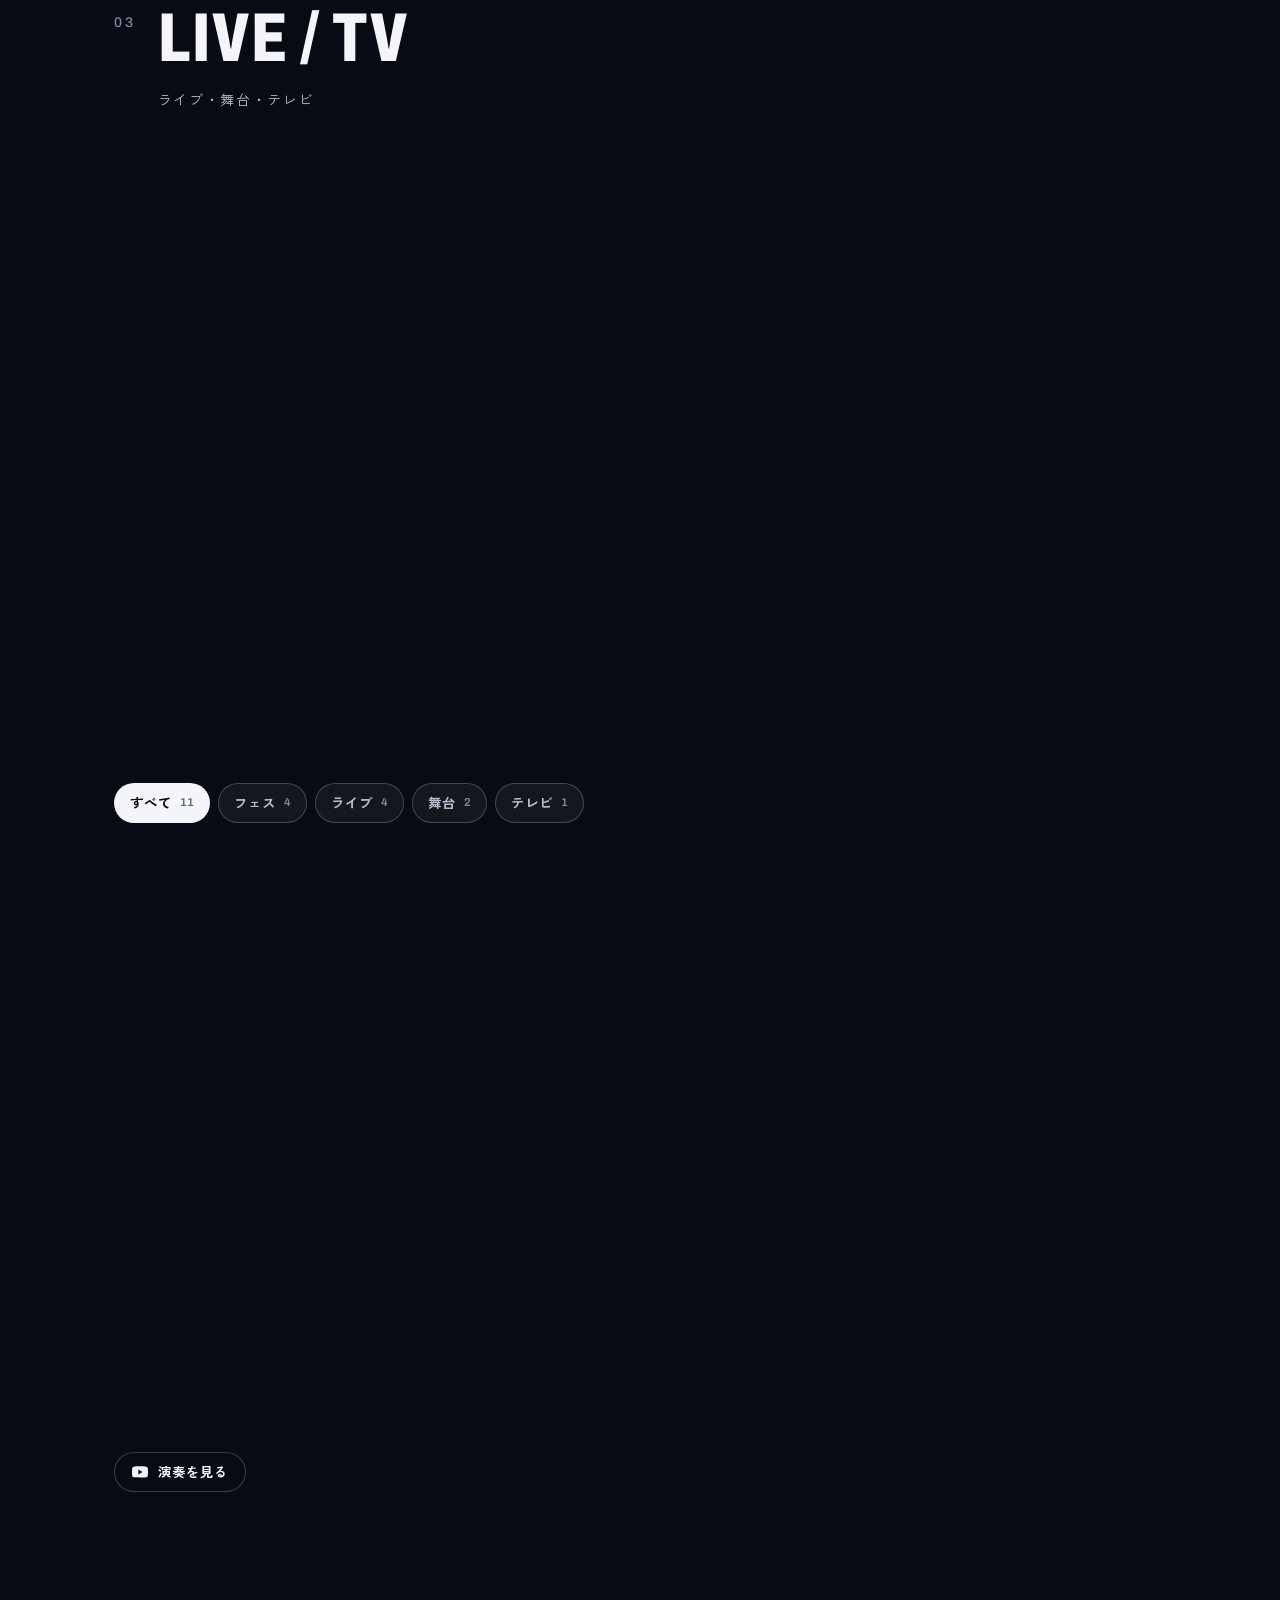
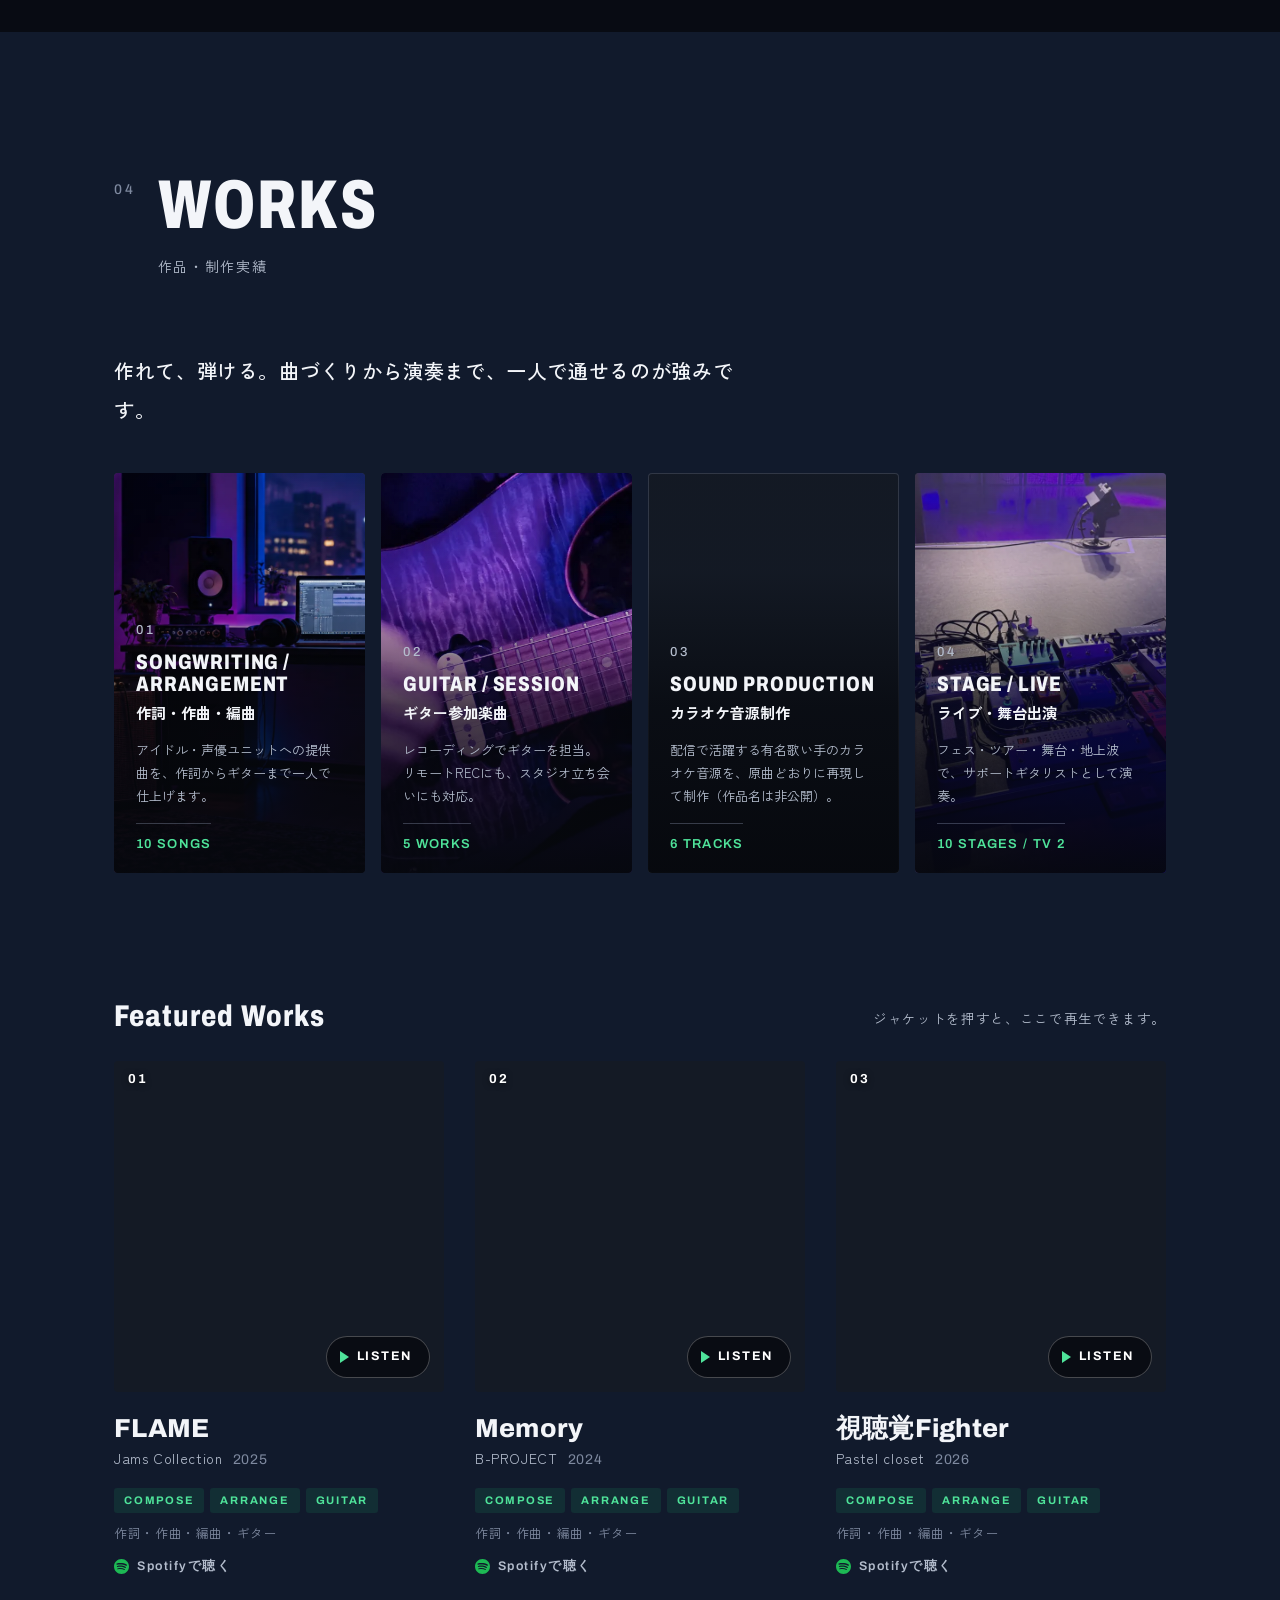
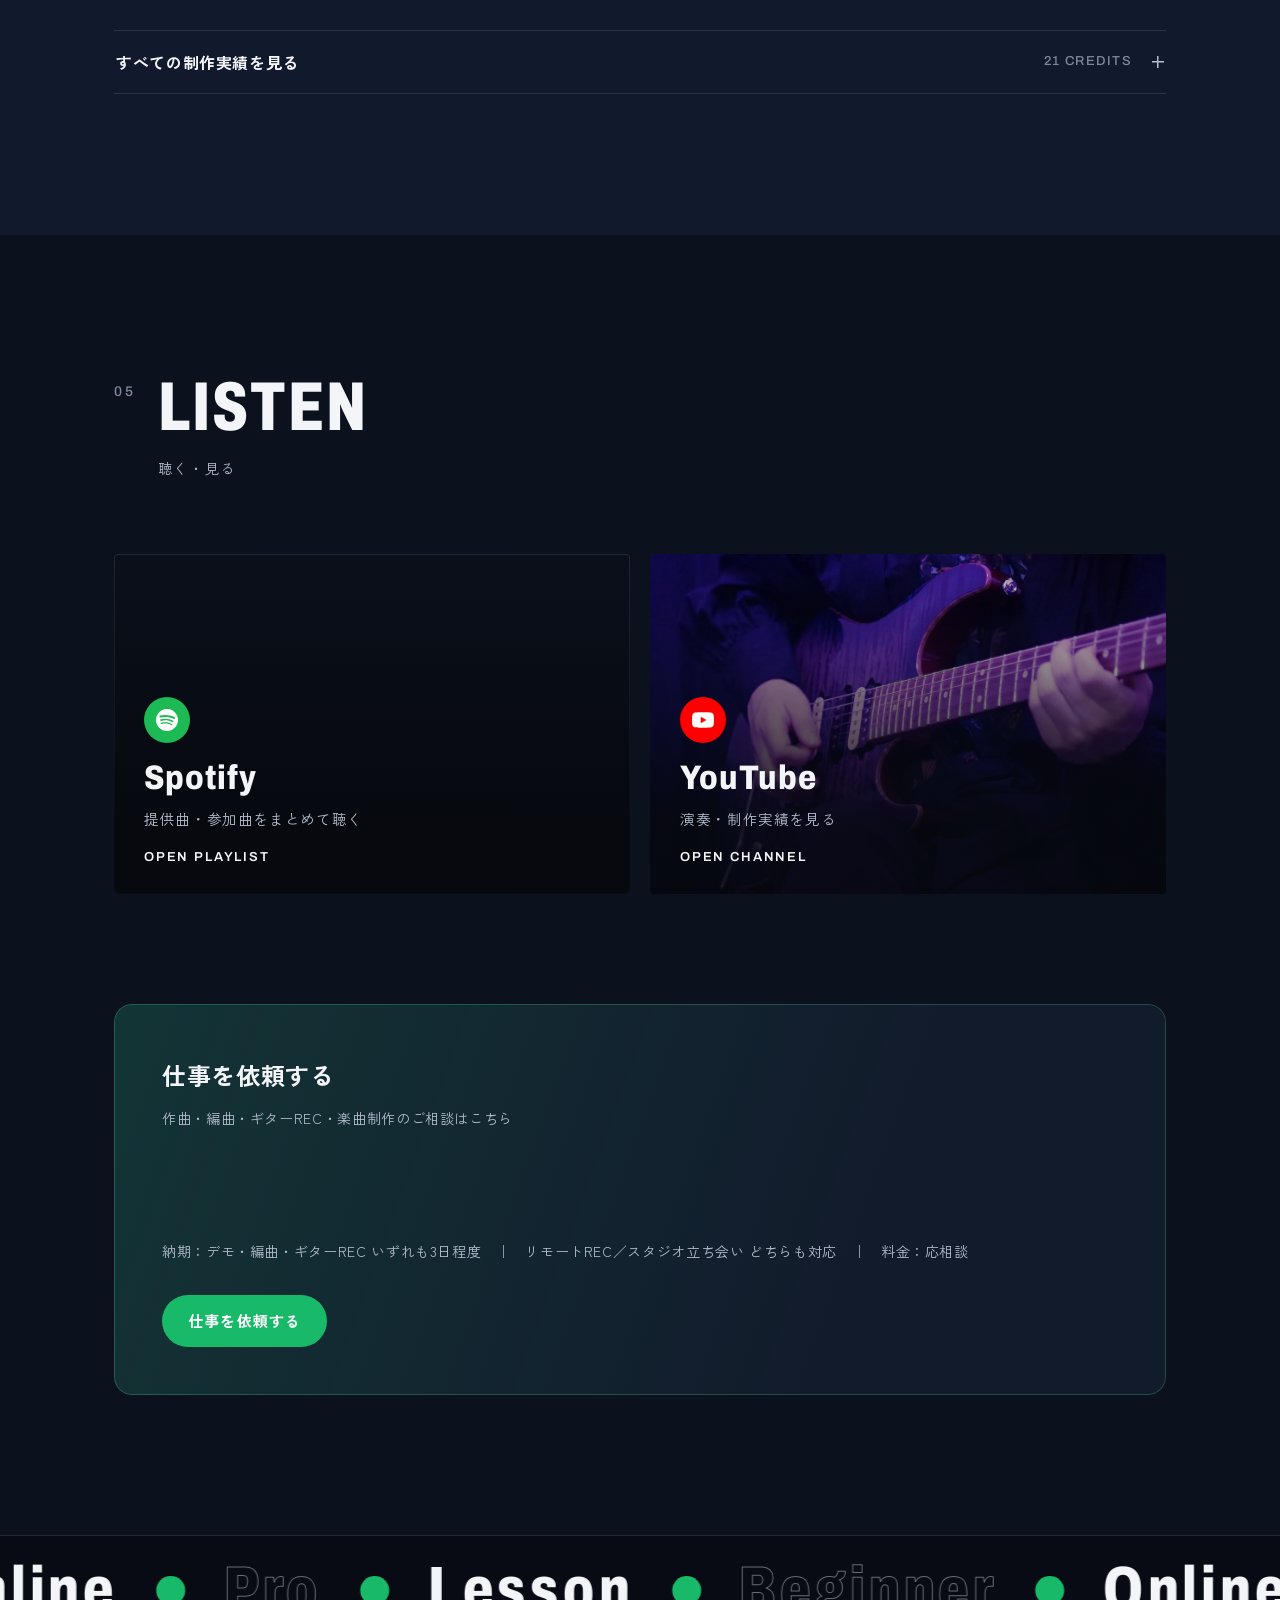
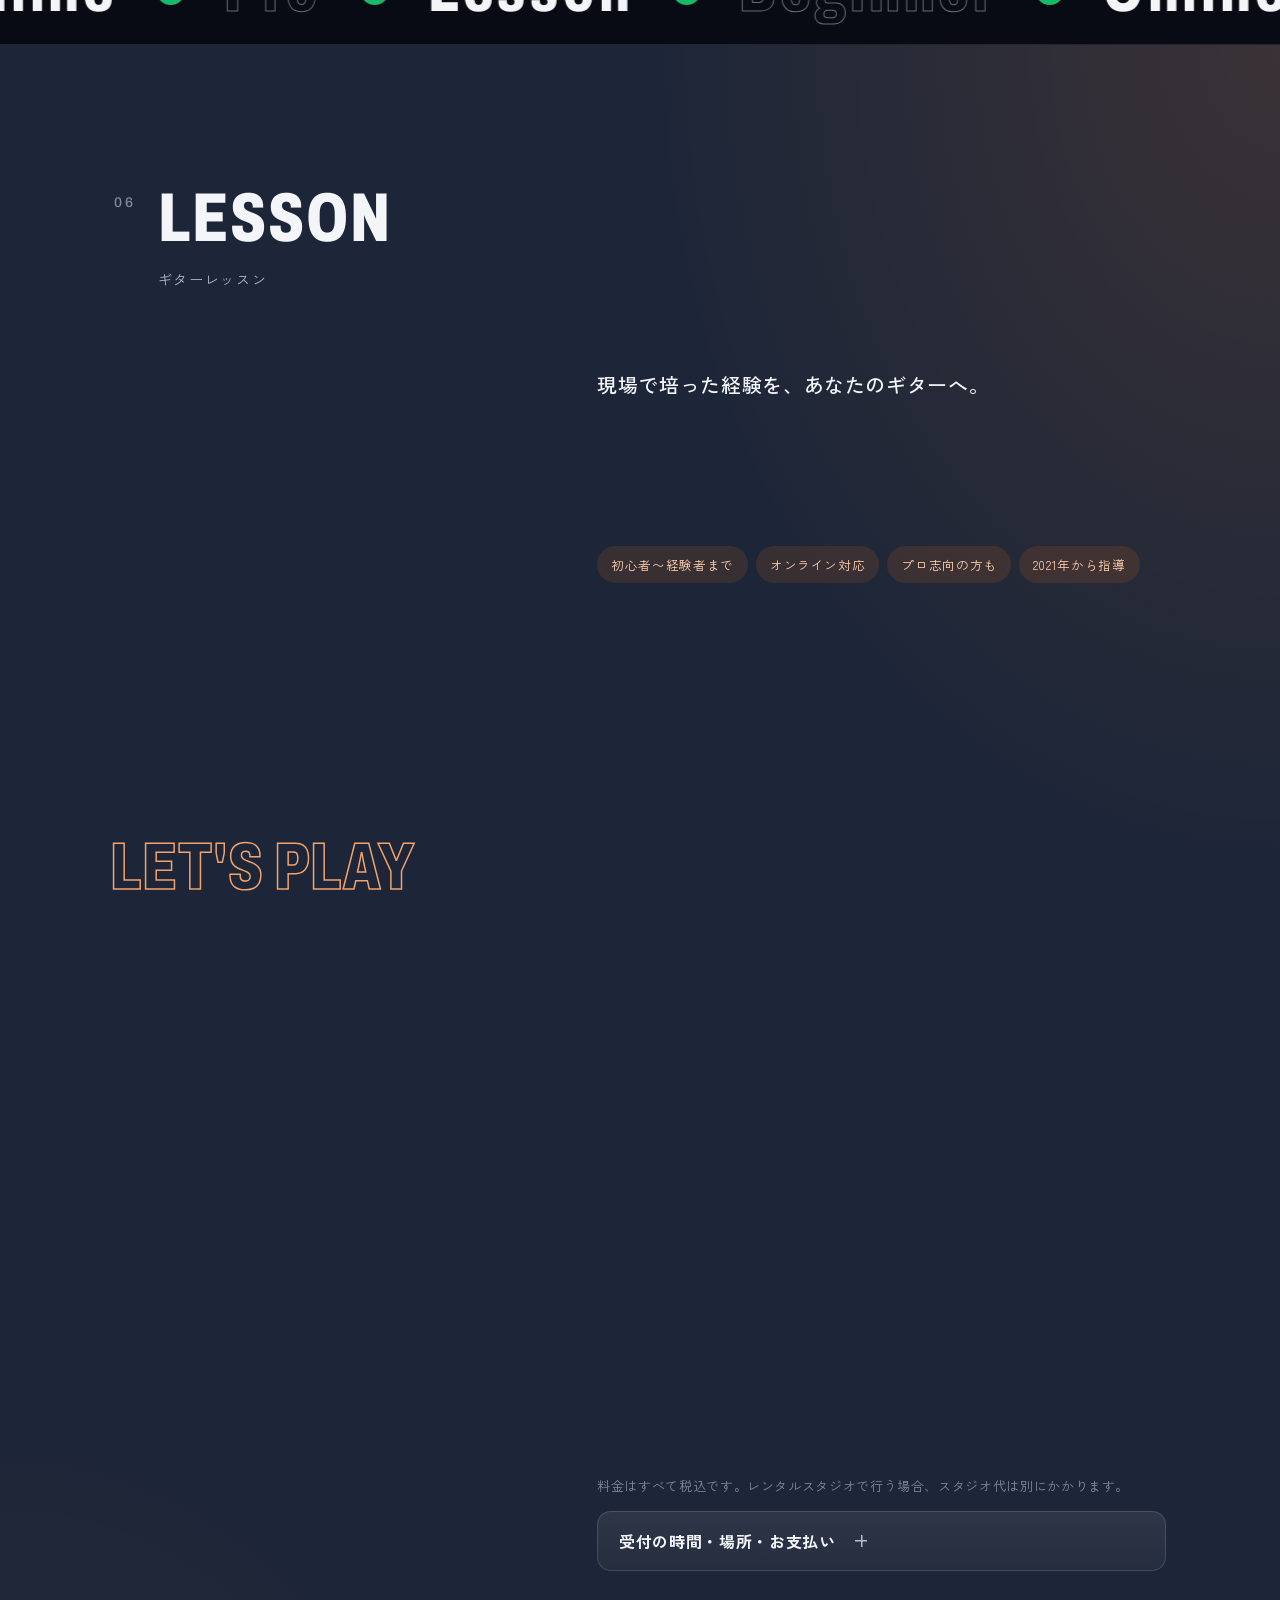
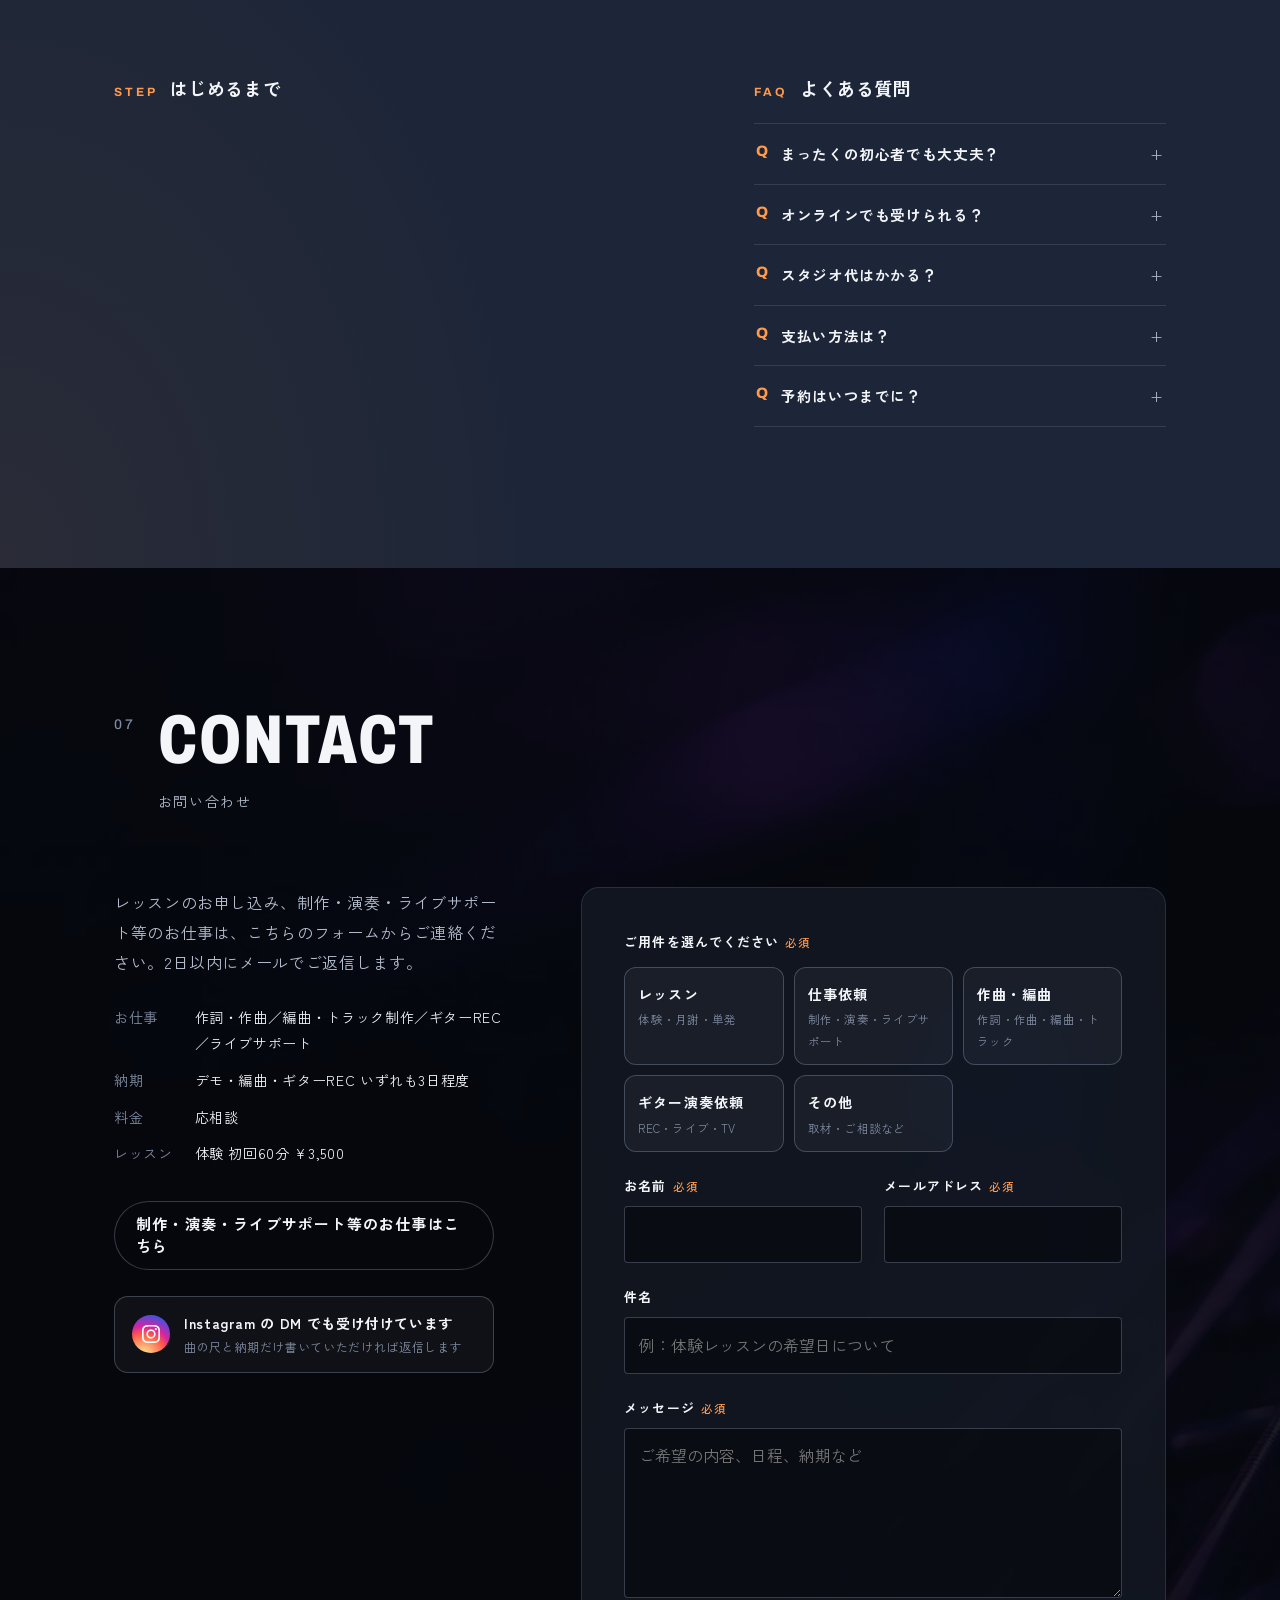
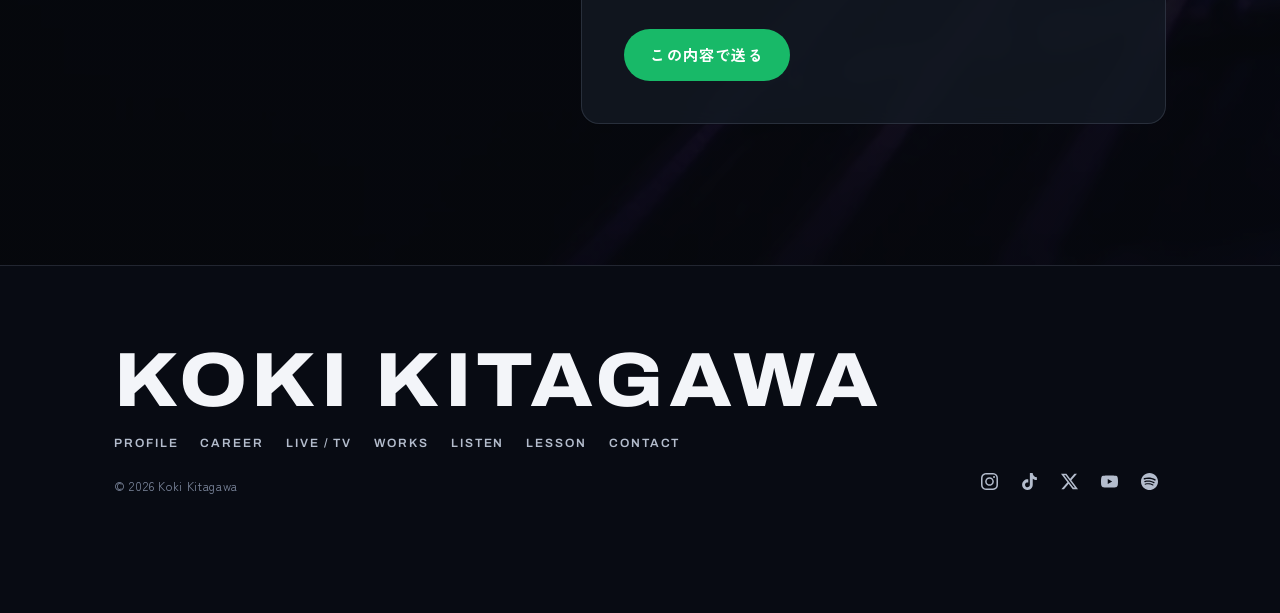
==== commit 35dfcdf6: "新しいHPに入れ替え" ====
--- a/v2/index.html
+++ b/v2/index.html
@@ -1,874 +1 @@
-<!doctype html>
-<html lang="ja">
-<head>
-<meta charset="utf-8">
-<meta name="viewport" content="width=device-width, initial-scale=1, viewport-fit=cover">
-<meta name="color-scheme" content="dark">
-<meta name="robots" content="noindex">
-<meta name="theme-color" content="#0a1120">
-<title>北川弘喜 | ギタリスト・作曲家</title>
-<meta name="description" content="書けるギタリスト、弾ける作曲家。北川弘喜（Koki Kitagawa）への作曲・編曲・ギター演奏のご依頼と、ギターレッスンのお申し込み。">
-<link rel="preconnect" href="https://fonts.googleapis.com">
-<link rel="preconnect" href="https://fonts.gstatic.com" crossorigin>
-<link href="https://fonts.googleapis.com/css2?family=Shippori+Mincho+B1:wght@700;800&family=Zen+Kaku+Gothic+New:wght@400;500;700&family=Big+Shoulders+Display:wght@600;800&family=Caveat+Brush&display=swap" rel="stylesheet">
-<style>
-:root{
-  --bg:#0a1120; --bg2:#0e182b; --panel:#131f36; --panel2:#18263f; --line:#2a3a5c;
-  --ink:#f3f6fb; --sub:#c3cde0; --faint:#93a1bb;
-  --or:#e2560e; --or-top:#f06a1d; --or-hi:#ff9440; --or-soft:rgba(255,140,60,.15);
-  --gr:#15803d; --gr-top:#1d9b52; --gr-hi:#4ade80; --gr-soft:rgba(74,222,128,.12);
-  --lesson:#1b2a48;
-  --en:"Big Shoulders Display","Arial Narrow",sans-serif;
-  --sig:"Caveat Brush","Segoe Print",cursive;
-  --mincho:"Shippori Mincho B1","Hiragino Mincho ProN","Yu Mincho",serif;
-  --goth:"Zen Kaku Gothic New","Hiragino Kaku Gothic ProN",Meiryo,sans-serif;
-  --dock:76px;
-}
-*{box-sizing:border-box}
-[hidden]{display:none!important}
-html{scroll-behavior:smooth;-webkit-text-size-adjust:100%}
-body{margin:0;background:#050a14;color:var(--ink);
-  font:500 16px/1.75 var(--goth);letter-spacing:.03em;font-feature-settings:"palt" 0}
-a{color:inherit}
-img{display:block;max-width:100%}
-button,input,select,textarea{font:inherit;color:inherit}
-:focus-visible{outline:3px solid var(--or-hi);outline-offset:3px}
-.wrap{max-width:480px;margin:0 auto;background:var(--bg);min-height:100svh;
-  padding-bottom:calc(var(--dock) + env(safe-area-inset-bottom));position:relative;overflow-x:clip}
-@media (min-width:600px){.wrap{box-shadow:0 0 0 1px #16223a,0 30px 80px rgba(0,0,0,.6)}}
-
-/* ---------- ヘッダー ---------- */
-.top{position:sticky;top:0;z-index:30;height:56px;display:flex;align-items:center;justify-content:space-between;
-  padding:0 16px;background:rgba(10,17,32,.92);backdrop-filter:blur(8px);border-bottom:1px solid rgba(42,58,92,.6)}
-.logo{text-decoration:none;display:flex;flex-direction:column;line-height:1}
-.logo .sig{font-family:var(--sig);font-size:30px;line-height:.9;color:#fff}
-.logo small{font-family:var(--en);font-size:10.5px;letter-spacing:.18em;color:var(--faint);margin-top:2px}
-.menu-btn{width:48px;height:48px;border:0;background:none;display:grid;place-items:center;cursor:pointer}
-.menu-btn span{display:block;width:24px;height:2px;background:#fff;box-shadow:0 7px 0 #fff,0 -7px 0 #fff}
-
-/* ---------- ヒーロー ---------- */
-.hero{position:relative;height:clamp(320px,43svh,410px);overflow:hidden}
-.hero img{width:100%;height:100%;object-fit:cover;object-position:50% 18%}
-.hero::after{content:"";position:absolute;inset:0;
-  background:linear-gradient(180deg,rgba(10,17,32,0) 38%,rgba(10,17,32,.86) 74%,var(--bg) 100%)}
-.hero .copy{position:absolute;left:16px;right:16px;bottom:14px;z-index:1}
-.hero .kicker{font-family:var(--en);font-size:12.5px;letter-spacing:.22em;color:var(--or-hi);margin:0}
-.hero h1{margin:4px 0 2px;font-size:27px;line-height:1.35;font-weight:900;letter-spacing:.04em}
-.hero .name{font-family:var(--en);font-size:15px;letter-spacing:.2em;color:var(--sub);margin:0}
-.hero .sig{position:absolute;right:12px;top:14px;z-index:1;font-family:var(--sig);font-size:34px;color:rgba(255,255,255,.85);transform:rotate(-8deg)}
-
-/* ---------- 写真の演出（北川さんの案の手書き文字と、ステージの光） ---------- */
-.fx{position:relative}
-.fx::before{content:"";position:absolute;inset:0;z-index:1;pointer-events:none;mix-blend-mode:screen;
-  background:radial-gradient(55% 38% at 88% 6%,rgba(255,160,80,.30),transparent 70%),
-             radial-gradient(45% 32% at 6% 0%,rgba(150,120,255,.30),transparent 70%)}
-.script{position:absolute;z-index:2;font-family:var(--sig);line-height:.95;color:rgba(255,255,255,.92);
-  text-shadow:0 2px 12px rgba(0,0,0,.55);pointer-events:none;white-space:nowrap}
-.script.or{color:var(--or-hi)}
-.photo{position:relative}
-.photo .script{right:14px;bottom:10px;font-size:40px;transform:rotate(-8deg)}
-
-/* ---------- 節の見出し（数字は残す） ---------- */
-.sec{padding:28px 16px}
-.label{display:flex;align-items:baseline;gap:10px;margin:0 0 4px}
-.label .no{font-family:var(--en);font-size:22px;color:var(--or-hi);font-weight:600}
-.label .en{font-family:var(--en);font-size:13px;letter-spacing:.2em;color:var(--sub)}
-.h2{margin:0 0 6px;font-size:24px;line-height:1.4;font-weight:900}
-.lede{margin:0 0 16px;color:var(--sub)}
-.guide{margin:0 0 12px;color:var(--faint);font-size:14px}
-
-/* ---------- フォーム（いちばん上の主役） ---------- */
-.formcard{margin:0 12px;padding:16px 14px 18px;background:var(--panel);border:1px solid var(--line);border-radius:16px;scroll-margin-top:64px}
-.formcard h2{margin:0;font-size:20px;font-weight:900;line-height:1.4}
-.formcard .sample{display:inline-block;margin:0 0 6px;padding:1px 8px;border:1px solid var(--faint);border-radius:99px;font-size:12px;color:var(--faint)}
-.steps{display:flex;gap:6px;margin:10px 0 12px;font-size:12.5px;color:var(--faint)}
-.steps li{list-style:none;flex:1;text-align:center;padding:4px 0;border-bottom:3px solid var(--line)}
-.steps li.on{color:var(--ink);border-color:var(--or-hi);font-weight:700}
-.steps{padding:0}
-.types{display:grid;grid-template-columns:1fr 1fr;gap:10px}
-.type{min-height:84px;padding:10px 12px;border-radius:12px;border:2px solid var(--line);background:var(--bg2);text-align:left;cursor:pointer;
-  display:flex;flex-direction:column;justify-content:center;gap:2px;transition:transform .15s,border-color .15s}
-.type b{font-size:17px;line-height:1.35}
-.type .ico{width:26px;height:26px;margin-bottom:2px}
-.type.l .ico{color:var(--or-hi)} .type.w .ico{color:var(--gr-hi)} .type.o .ico{color:var(--sub)}
-.type small{font-size:12.5px;color:var(--sub);line-height:1.4}
-.type.l{border-color:rgba(255,138,76,.55);background:var(--or-soft)}
-.type.w{border-color:rgba(74,222,128,.45);background:var(--gr-soft)}
-.type[aria-pressed="true"]{transform:translateY(-1px);box-shadow:0 0 0 3px rgba(255,255,255,.18) inset}
-.type.l[aria-pressed="true"]{border-color:var(--or-hi);box-shadow:0 0 22px rgba(255,140,60,.35)} .type.w[aria-pressed="true"]{border-color:var(--gr-hi);box-shadow:0 0 22px rgba(74,222,128,.28)}
-.type .mark{display:none}
-.type.l .mark{color:var(--or-hi)} .type.w .mark{color:var(--gr-hi)} .type.o .mark{color:var(--faint)}
-
-.fields{margin-top:16px;display:grid;gap:14px}
-.field label,.field legend{display:block;font-size:14.5px;font-weight:700;margin-bottom:6px;padding:0}
-.req{font-size:11.5px;color:#ffb38a;margin-left:6px;font-weight:500}
-.opt{font-size:11.5px;color:var(--faint);margin-left:6px;font-weight:500}
-.field input,.field select,.field textarea{width:100%;min-height:50px;padding:10px 12px;border-radius:10px;border:1.5px solid var(--line);
-  background:#0b1424;color:var(--ink);font-size:16px}
-.field textarea{min-height:110px;resize:vertical}
-.field input::placeholder,.field textarea::placeholder{color:#7d8aa4}
-.field fieldset{border:0;margin:0;padding:0}
-.chips{display:flex;flex-wrap:wrap;gap:8px}
-.chips label{margin:0;font-weight:500;font-size:14.5px}
-.chips input{position:absolute;opacity:0;width:1px;height:1px}
-.chips span{display:inline-flex;align-items:center;min-height:44px;padding:0 14px;border:1.5px solid var(--line);border-radius:99px;background:#0b1424;cursor:pointer}
-.chips input:checked+span{border-color:var(--or-hi);background:var(--or-soft);font-weight:700}
-.chips input:focus-visible+span{outline:3px solid var(--or-hi);outline-offset:2px}
-.note{font-size:13.5px;color:var(--sub);background:var(--bg2);border-left:3px solid var(--or-hi);padding:8px 10px;border-radius:6px;margin:0}
-.err{color:#ffb38a;font-size:13.5px;margin:4px 0 0}
-.row2{display:grid;grid-template-columns:1fr 1fr;gap:10px}
-
-/* ---------- ボタン ---------- */
-.btn{position:relative;display:flex;align-items:center;justify-content:center;gap:10px;min-height:58px;padding:0 20px;border-radius:999px;border:0;
-  font-weight:800;font-size:18.7px;letter-spacing:.06em;text-decoration:none;cursor:pointer;white-space:nowrap;width:100%;
-  transition:transform .15s,box-shadow .2s,filter .2s}
-.btn .ico{width:22px;height:22px;flex:none}
-.btn .arr{width:18px;height:18px;flex:none;margin-left:2px;transition:transform .2s}
-.btn:hover .arr{transform:translateX(3px)}
-.btn:active{transform:translateY(1px)}
-.btn.or{background:linear-gradient(180deg,var(--or-top),var(--or));color:#fff;text-shadow:0 1px 0 rgba(110,30,0,.5);
-  box-shadow:inset 0 1px 0 rgba(255,210,170,.55),inset 0 0 0 1px rgba(255,170,110,.35),0 8px 22px rgba(240,96,20,.38),0 0 26px rgba(255,140,60,.22)}
-.btn.gr{background:linear-gradient(180deg,var(--gr-top),var(--gr));color:#fff;text-shadow:0 1px 0 rgba(0,50,20,.5);
-  box-shadow:inset 0 1px 0 rgba(170,255,200,.45),inset 0 0 0 1px rgba(90,220,140,.3),0 8px 22px rgba(21,128,61,.38),0 0 26px rgba(74,222,128,.18)}
-.btn.or:hover,.btn.gr:hover{filter:brightness(1.06)}
-.btn.ghost{background:transparent;border:1.5px solid var(--sub);color:var(--ink);font-weight:500;font-size:15.5px;min-height:48px}
-.btn svg{width:20px;height:20px;flex:none}
-.btns{display:grid;gap:10px;margin-top:16px}
-
-/* ---------- 数 ---------- */
-.stats{display:grid;grid-template-columns:repeat(4,1fr);gap:6px;margin:0;padding:0}
-.stats div{background:var(--panel);border:1px solid var(--line);border-radius:10px;padding:10px 4px;text-align:center}
-.stats dt{font-size:11.5px;color:var(--sub);line-height:1.4}
-.stats dd{margin:0;font-family:var(--en);font-size:26px;line-height:1.2}
-.stats dd small{font-family:var(--goth);font-size:11px;color:var(--sub)}
-.proof{margin:10px 0 0;font-size:13.5px;color:var(--sub)}
-
-/* ---------- 代表作（よこにスライド） ---------- */
-.rail{display:grid;grid-auto-flow:column;grid-auto-columns:72%;gap:12px;overflow-x:auto;scroll-snap-type:x mandatory;
-  padding:2px 16px 8px;margin:0 -16px;scrollbar-width:none;scroll-padding-inline:16px}
-.rail::-webkit-scrollbar{display:none}
-.song{scroll-snap-align:start;background:var(--panel);border:1px solid var(--line);border-radius:14px;overflow:hidden}
-.song .art{position:relative;aspect-ratio:1;background:#1a2540 center/cover no-repeat;display:block;width:100%;border:0;padding:0;cursor:pointer}
-.song .art .play{position:absolute;right:10px;bottom:10px;width:46px;height:46px;border-radius:50%;background:#1DB954;display:grid;place-items:center;box-shadow:0 4px 12px rgba(0,0,0,.4)}
-.song .art .play::before{content:"";border-left:14px solid #0a1120;border-top:9px solid transparent;border-bottom:9px solid transparent;margin-left:4px}
-.song .art .fallback{position:absolute;inset:0;display:grid;place-items:center;font-family:var(--en);font-size:22px;letter-spacing:.1em;color:var(--sub)}
-.song .meta{padding:10px 12px 12px}
-.song .meta b{display:block;font-size:16px}
-.song .meta span{font-size:13px;color:var(--sub)}
-.song iframe{display:block;width:100%;height:352px;border:0}
-.railnav{display:flex;justify-content:flex-end;gap:8px;margin-top:6px}
-.railnav button{width:44px;height:44px;border-radius:50%;border:1.5px solid var(--line);background:var(--panel);cursor:pointer;font-size:18px}
-
-/* ---------- 部屋への入口 ---------- */
-.rooms{display:grid;grid-template-columns:1fr 1fr;gap:10px}
-.room{position:relative;display:flex;flex-direction:column;justify-content:flex-end;min-height:168px;padding:12px;border-radius:14px;background:var(--panel) center/cover no-repeat;
-  border:1px solid var(--line);text-decoration:none;overflow:hidden;isolation:isolate}
-.room::before{content:"";position:absolute;inset:0;z-index:-1;background:linear-gradient(180deg,rgba(10,17,32,.05) 15%,rgba(10,17,32,.78) 55%,rgba(10,17,32,.96) 100%)}
-.room:hover{border-color:var(--or-hi)}
-.room .no{font-family:var(--en);color:var(--or-hi);font-size:20px;line-height:1}
-.room .en{font-family:var(--en);font-size:12px;letter-spacing:.18em;color:var(--sub)}
-.room b{font-size:17px;line-height:1.35;margin-top:2px}
-.room small{font-size:12.5px;color:var(--sub);line-height:1.45}
-
-/* ---------- 部屋（下層） ---------- */
-.roomtop{padding:12px 16px 0}
-.back{display:inline-flex;align-items:center;min-height:44px;font-size:14px;color:var(--sub);text-decoration:none}
-.roomhead{padding:6px 16px 0}
-.roomhead .no{font-family:var(--en);font-size:40px;color:var(--or-hi);line-height:1}
-.roomhead .en{font-family:var(--en);font-size:15px;letter-spacing:.24em;color:var(--sub);margin-left:8px}
-.roomhead h1{margin:6px 0 4px;font-size:30px;line-height:1.3;font-weight:900}
-.roomhead p{margin:0;color:var(--sub)}
-.photo{margin:14px 16px 0;border-radius:14px;overflow:hidden;aspect-ratio:4/5;background:#14203a}
-.photo img{width:100%;height:100%;object-fit:cover}
-.photo.wide{aspect-ratio:16/10}
-
-.tags{display:flex;flex-wrap:wrap;gap:8px;margin:0;padding:0;list-style:none}
-.tags li{border:1.5px solid var(--or-hi);border-radius:8px;padding:6px 12px;font-weight:700;font-size:14.5px}
-.plans{display:grid;gap:10px;margin:0;padding:0;list-style:none}
-.plan{display:flex;align-items:center;justify-content:space-between;gap:10px;padding:14px;border-radius:12px;background:var(--panel);border:1px solid var(--line)}
-.plan b{font-size:16.5px}
-.plan small{display:block;color:var(--sub);font-size:13px}
-.plan .price{font-family:var(--en);font-size:22px;white-space:nowrap;text-align:right}
-.plan .price small{font-family:var(--goth);display:inline;font-size:12px}
-.plan.rec{border:2px solid var(--or-hi);background:var(--or-soft)}
-.badge{display:inline-block;background:var(--or-hi);color:#1a0d04;font-size:12px;font-weight:700;border-radius:99px;padding:1px 9px;margin-left:6px;vertical-align:2px}
-.plan.first{border-style:dashed}
-table.hours{width:100%;border-collapse:collapse;font-size:14.5px}
-.hours th,.hours td{border-bottom:1px solid var(--line);padding:10px 6px;text-align:left;vertical-align:top}
-.hours th{width:30%;font-weight:700}
-.hours td small{display:block;color:var(--sub);font-size:12.5px}
-dl.facts{margin:0;display:grid;grid-template-columns:auto 1fr;gap:8px 14px;font-size:15px}
-dl.facts dt{color:var(--sub)} dl.facts dd{margin:0}
-
-details.shelf{background:var(--panel);border:1px solid var(--line);border-radius:12px;margin-bottom:10px}
-details.shelf summary{list-style:none;cursor:pointer;display:flex;align-items:center;gap:10px;padding:14px;min-height:60px}
-details.shelf summary::-webkit-details-marker{display:none}
-details.shelf summary .no{font-family:var(--en);color:var(--or-hi);font-size:20px}
-details.shelf summary b{flex:1;font-size:16.5px;line-height:1.4}
-details.shelf summary .cnt{font-size:13px;color:var(--sub);white-space:nowrap}
-details.shelf summary::after{content:"＋";font-size:18px;color:var(--sub);margin-left:4px}
-details.shelf[open] summary::after{content:"－"}
-.list{margin:0;padding:0 14px 12px;list-style:none}
-.list li{display:flex;justify-content:space-between;gap:10px;padding:9px 0;border-top:1px solid var(--line);font-size:15px}
-.list li span{color:var(--sub);font-size:13px;white-space:nowrap}
-.list li i{font-style:normal;font-size:12px;color:var(--or-hi);margin-left:6px}
-.timeline{margin:0;padding:0;list-style:none}
-.timeline>li{display:grid;grid-template-columns:62px 1fr;gap:10px;padding:10px 0;border-top:1px solid var(--line)}
-.timeline .y{font-family:var(--en);font-size:20px;color:var(--or-hi);line-height:1.3}
-.timeline ul{margin:0;padding:0;list-style:none}
-.timeline ul li{font-size:15px;line-height:1.6;padding:2px 0}
-.timeline ul li small{color:var(--sub);font-size:12.5px}
-.bio p{margin:0 0 12px;color:var(--sub)}
-.bio p:first-child{color:var(--ink);font-weight:700}
-
-/* レッスンの部屋は、同じ世界観のまま明度だけ上げる */
-.lesson-room{background:var(--lesson)}
-.lesson-room .plan,.lesson-room details.shelf{background:#22345a}
-
-/* ---------- SNS（各サービスの色） ---------- */
-.sns{display:flex;gap:12px;flex-wrap:wrap}
-.sns a{width:48px;height:48px;border-radius:50%;display:grid;place-items:center}
-.sns svg{width:24px;height:24px;fill:#fff}
-.sns .ig{background:radial-gradient(circle at 30% 107%,#fdf497 0%,#fdf497 5%,#fd5949 45%,#d6249f 60%,#285AEB 90%)}
-.sns .x{background:#000;border:1px solid #3b4a68}
-.sns .yt{background:#FF0000}
-.sns .sp{background:#1DB954}
-.sns .sp svg{fill:#000}
-.listen{display:grid;gap:10px}
-.listen a{display:flex;align-items:center;gap:12px;min-height:64px;padding:10px 14px;border-radius:12px;background:var(--panel);border:1px solid var(--line);text-decoration:none}
-.listen a i{width:40px;height:40px;border-radius:50%;display:grid;place-items:center;flex:none}
-.listen a i svg{width:22px;height:22px;fill:#fff}
-.listen a b{display:block;font-size:16px} .listen a small{display:block;font-size:13px;color:var(--sub)}
-
-footer{padding:24px 16px 20px;border-top:1px solid var(--line);margin-top:8px}
-footer .sig{font-family:var(--sig);font-size:34px}
-footer p{margin:8px 0 0;font-size:12.5px;color:var(--faint)}
-
-/* ---------- 下の固定帯：2つのボタン ---------- */
-.dock{position:fixed;left:50%;transform:translateX(-50%);bottom:0;z-index:40;width:100%;max-width:480px;
-  display:grid;grid-template-columns:1fr 1fr;gap:8px;padding:10px 10px calc(10px + env(safe-area-inset-bottom));
-  background:linear-gradient(180deg,rgba(10,17,32,0),rgba(10,17,32,.96) 30%)}
-.dock .btn{min-height:56px;padding:0 8px;gap:8px}
-.dock.hide{opacity:0;pointer-events:none;transform:translate(-50%,12px)}
-.dock{transition:opacity .2s,transform .2s}
-
-/* ---------- メニュー ---------- */
-.menu{position:fixed;inset:0;z-index:50;background:rgba(5,10,20,.7);display:flex;justify-content:center}
-.menu .panel{width:100%;max-width:480px;background:var(--bg);padding:12px 16px 24px;overflow:auto}
-.menu .head{display:flex;justify-content:space-between;align-items:center;height:48px}
-.menu .close{width:48px;height:48px;border:0;background:none;font-size:28px;cursor:pointer}
-.menu nav a{display:flex;justify-content:space-between;align-items:center;min-height:54px;border-bottom:1px solid var(--line);text-decoration:none;font-size:17px}
-.menu nav a span{font-family:var(--en);color:var(--or-hi);margin-right:10px}
-
-.done{text-align:center;padding:10px 0}
-.done b{display:block;font-size:20px;margin-bottom:6px}
-.confirm dl{margin:0;display:grid;grid-template-columns:7.5em 1fr;gap:6px 10px;font-size:14.5px}
-.confirm dt{color:var(--sub)} .confirm dd{margin:0;word-break:break-word}
-
-
-/* =====================================================================
-   v3（2026/10/5）書体とボタンの作り直し
-   ・書体：見出し＝しっぽり明朝B1（アーティストの名刺のような静けさ）
-           本文＝Zen角ゴシックNew／英字・数字＝Big Shoulders（ライブの告知ポスター）
-           手書き＝Caveat Brush（セットリストに書きこむペンの字）
-   ・ボタン：角を1つ落とした「機材ケースの角」＋右端に「ピックの矢印」
-             さわると下の1本線＝弦がふるえる
-   ・ご用件4択：セットリストのように 01〜04 の番号で並べる
-   ===================================================================== */
-.logo{flex-direction:row;align-items:center;gap:8px}
-.logo .pick{width:18px;height:20px;flex:none;color:var(--or-hi)}
-.logo .nm{display:flex;flex-direction:column;line-height:1}
-.logo .wm{font-family:var(--en);font-weight:800;font-size:21px;letter-spacing:.14em;color:#fff}
-.logo small{font-weight:600;letter-spacing:.3em;font-size:10px;margin-top:3px}
-footer .wm{font-family:var(--en);font-weight:800;font-size:30px;letter-spacing:.14em;line-height:1}
-
-.hero h1,.h2,.formcard h2,.roomhead h1,.room b,.done b{font-family:var(--mincho);font-weight:800;letter-spacing:.06em}
-.hero h1{font-size:30px;line-height:1.4;text-shadow:0 2px 18px rgba(0,0,0,.5)}
-.hero .kicker{font-weight:800;font-size:14px;letter-spacing:.34em}
-.hero .name{font-weight:600;font-size:16px;letter-spacing:.42em}
-.h2{font-size:26px}
-.formcard h2{font-size:23px}
-.roomhead h1{font-size:34px}
-.room b{font-size:19px}
-.label .en{font-weight:800;font-size:14px;letter-spacing:.34em;color:var(--or-hi)}
-.label .no,.room .no,.roomhead .no,.timeline .y,details.shelf summary .no,.menu nav a span{font-weight:800}
-.roomhead .no{font-size:56px;color:transparent;-webkit-text-stroke:1.5px var(--or-hi)}
-.roomhead .en{font-weight:800;font-size:16px;letter-spacing:.34em}
-.room .no{font-size:30px;color:transparent;-webkit-text-stroke:1.2px var(--or-hi)}
-.room .en{font-weight:800;letter-spacing:.26em}
-.script{font-weight:400;letter-spacing:.02em}
-.photo .script{font-size:30px;transform:rotate(-6deg)}
-footer p,.guide{letter-spacing:.04em}
-
-/* 数：枠をやめ、フレットのような縦線で区切る */
-.stats{gap:0}
-.stats div{background:none;border:0;border-left:1px solid var(--line);border-radius:0;padding:4px 2px 6px}
-.stats div:first-child{border-left:0}
-.stats dd{font-weight:800;font-size:38px;line-height:1.05;letter-spacing:.02em}
-
-/* ---------- ボタン ---------- */
-.btn{--cut:13px;justify-content:space-between;gap:12px;min-height:60px;padding:0 9px 0 20px;border-radius:3px;
-  clip-path:polygon(0 0,100% 0,100% calc(100% - var(--cut)),calc(100% - var(--cut)) 100%,0 100%);
-  font-family:var(--goth);font-weight:700;font-size:18px;letter-spacing:.08em;text-align:left;box-shadow:none;overflow:hidden}
-.btn .lab{display:flex;flex-direction:column;align-items:flex-start;line-height:1.2;min-width:0}
-.btn .lab i{font-style:normal;font-family:var(--en);font-weight:800;font-size:12.5px;letter-spacing:.3em;opacity:.9;margin-bottom:1px}
-.btn .pk{position:relative;width:40px;height:42px;flex:none;display:grid;place-items:center;transition:transform .25s cubic-bezier(.3,1.6,.5,1)}
-.btn .pk svg.p{position:absolute;inset:0;width:100%;height:100%;transform:rotate(-90deg)}
-.btn .pk svg.a{position:relative;width:17px;height:17px;margin-left:-6px}
-.btn.or{background:radial-gradient(130% 160% at 0% 0%,#ff8f45 0%,#ee6418 42%,#cf4b0a 100%);color:#fff;text-shadow:0 1px 1px rgba(90,25,0,.45);box-shadow:none}
-.btn.gr{background:radial-gradient(130% 160% at 0% 0%,#3cc274 0%,#1a8d47 45%,#0e6a32 100%);color:#fff;text-shadow:0 1px 1px rgba(0,40,15,.45);box-shadow:none}
-.btn.or .pk svg.p{fill:#7a2a03} .btn.gr .pk svg.p{fill:#073f1d}
-/* 弦（1本線）：さわるとふるえる */
-.btn.or::after,.btn.gr::after{content:"";position:absolute;left:20px;right:56px;bottom:8px;height:1.5px;border-radius:2px;
-  background:linear-gradient(90deg,rgba(255,255,255,.55),rgba(255,255,255,.15));transform-origin:50% 50%}
-.btn.or:hover::after,.btn.gr:hover::after,.btn.or:active::after,.btn.gr:active::after{animation:pluck .5s ease-out}
-.btn:hover .pk{transform:rotate(-14deg)}
-.btn:hover .arr{transform:none}
-@keyframes pluck{0%{transform:translateY(0) scaleY(1)}15%{transform:translateY(-2.5px) scaleY(1.6)}35%{transform:translateY(2px) scaleY(1.4)}
-  55%{transform:translateY(-1.2px) scaleY(1.2)}75%{transform:translateY(.6px)}100%{transform:none}}
-.btn.ghost{clip-path:polygon(0 0,100% 0,100% calc(100% - 10px),calc(100% - 10px) 100%,0 100%);border:1.5px solid var(--sub);justify-content:center;padding:0 16px;text-align:center}
-.dock{gap:6px}
-.dock .btn{min-height:60px;padding:0 4px 0 14px;gap:4px;font-size:16.5px;letter-spacing:.04em}
-.dock .btn .pk{width:34px;height:36px}
-.dock .btn::after{left:14px;right:44px}
-
-/* ---------- ご用件4択：セットリスト ---------- */
-.types{gap:8px}
-.type{position:relative;min-height:96px;padding:10px 12px 12px 14px;border:0;border-left:4px solid var(--line);border-radius:3px;background:var(--bg2);
-  clip-path:polygon(0 0,100% 0,100% calc(100% - 12px),calc(100% - 12px) 100%,0 100%);justify-content:flex-start;gap:1px}
-.type .num{font-family:var(--en);font-weight:800;font-size:30px;line-height:1;color:transparent;-webkit-text-stroke:1.2px var(--sub);letter-spacing:.02em}
-.type .tg{position:absolute;right:10px;top:12px;font-family:var(--en);font-weight:800;font-size:11px;letter-spacing:.24em;color:var(--faint)}
-.type b{font-size:17.5px;margin-top:4px}
-.type.l{border-left-color:var(--or-hi);background:linear-gradient(90deg,rgba(255,140,60,.16),rgba(255,140,60,.04))}
-.type.w{border-left-color:var(--gr-hi);background:linear-gradient(90deg,rgba(74,222,128,.13),rgba(74,222,128,.03))}
-.type.l .num{-webkit-text-stroke-color:var(--or-hi)} .type.w .num{-webkit-text-stroke-color:var(--gr-hi)}
-.type.l .tg{color:var(--or-hi)} .type.w .tg{color:var(--gr-hi)}
-.type:hover .num{color:rgba(255,255,255,.08)}
-.type[aria-pressed="true"]{transform:none;box-shadow:none}
-.type.l[aria-pressed="true"]{background:linear-gradient(90deg,rgba(255,140,60,.36),rgba(255,140,60,.12));box-shadow:none}
-.type.w[aria-pressed="true"]{background:linear-gradient(90deg,rgba(74,222,128,.30),rgba(74,222,128,.10));box-shadow:none}
-.type.o[aria-pressed="true"]{background:var(--panel2);border-left-color:#fff}
-.type[aria-pressed="true"] .num{color:var(--ink);-webkit-text-stroke-color:transparent}
-.steps li{font-family:var(--goth);font-weight:500;letter-spacing:.06em}
-.steps li b{font-family:var(--en);font-weight:800;font-size:15px;margin-right:4px}
-.chips span{border-radius:4px}
-.chips input:checked+span{box-shadow:inset 3px 0 0 var(--or-hi)}
-.plan .price{font-weight:800;font-size:26px}
-.formcard{border-radius:6px}
-
-@media (prefers-reduced-motion:reduce){html{scroll-behavior:auto}*{transition:none!important;animation:none!important}}
-
-/* ====================================================================
-   v3.1（2026/10/14）透明感と色：北川くんの指摘「透明感がない」「オレンジと緑が灰色っぽい」
-   v3の形はそのまま。パネルをすりガラスに、オレンジ・緑を澄んだ色に、地に紫と青の照明をうっすら
-   ==================================================================== */
-:root{
-  --bg2:rgba(255,255,255,.045); --panel:rgba(255,255,255,.06); --panel2:rgba(255,255,255,.10); --line:rgba(200,220,255,.17);
-  --sub:#d5ddef; --faint:#a6b4ce;
-  --or:#ff6a00; --or-top:#ff8b2b; --or-hi:#ffa24f; --or-soft:rgba(255,150,70,.16);
-  --gr:#0db662; --gr-top:#2bdc86; --gr-hi:#62f0aa; --gr-soft:rgba(98,240,170,.14);
-}
-.top{background:rgba(10,18,40,.5);backdrop-filter:blur(18px) saturate(170%);-webkit-backdrop-filter:blur(18px) saturate(170%);border-bottom-color:rgba(200,220,255,.12)}
-.hero::after{background:linear-gradient(180deg,rgba(10,18,40,0) 48%,rgba(10,18,40,.55) 78%,var(--bg) 100%)}
-.formcard,.song,.plan,details.shelf,.listen a,.railnav button{
-  background:linear-gradient(180deg,rgba(255,255,255,.09),rgba(255,255,255,.035));border:1px solid rgba(200,220,255,.18);
-  backdrop-filter:blur(16px) saturate(150%);-webkit-backdrop-filter:blur(16px) saturate(150%);box-shadow:inset 0 1px 0 rgba(255,255,255,.12)}
-.type{background:rgba(255,255,255,.05);border-left-color:rgba(200,220,255,.3)}
-.type.l{background:radial-gradient(130% 160% at 0% 0%,rgba(255,140,50,.34),rgba(255,140,50,0) 62%),rgba(255,255,255,.05)}
-.type.w{background:radial-gradient(130% 160% at 0% 0%,rgba(50,230,140,.28),rgba(50,230,140,0) 62%),rgba(255,255,255,.05)}
-.type.l[aria-pressed="true"]{background:radial-gradient(140% 170% at 0% 0%,rgba(255,140,50,.55),rgba(255,140,50,.08) 75%),rgba(255,255,255,.06)}
-.type.w[aria-pressed="true"]{background:radial-gradient(140% 170% at 0% 0%,rgba(50,230,140,.45),rgba(50,230,140,.07) 75%),rgba(255,255,255,.06)}
-.type.l .num,.type.w .num{-webkit-text-stroke-width:1.5px}
-.btn.or{background:linear-gradient(180deg,#ffa349 0%,#ff7a12 50%,#f56000 100%);text-shadow:0 1px 1px rgba(150,50,0,.35);box-shadow:inset 0 1px 0 rgba(255,255,255,.6),inset 0 -10px 18px rgba(255,200,140,.18)}
-.btn.gr{background:linear-gradient(180deg,#58f2a3 0%,#1bcf72 50%,#0aa957 100%);text-shadow:0 1px 1px rgba(0,80,35,.35);box-shadow:inset 0 1px 0 rgba(255,255,255,.6),inset 0 -10px 18px rgba(180,255,210,.18)}
-.btn.or .pk svg.p{fill:#c24600} .btn.gr .pk svg.p{fill:#067a3c}
-.btn.or::after,.btn.gr::after{background:linear-gradient(90deg,rgba(255,255,255,.8),rgba(255,255,255,.2))}
-.dock{background:linear-gradient(180deg,rgba(10,18,40,0),rgba(10,18,40,.55) 40%);backdrop-filter:blur(12px);-webkit-backdrop-filter:blur(12px)}
-.room{border-color:rgba(200,220,255,.2);box-shadow:inset 0 1px 0 rgba(255,255,255,.12)}
-.room::before{background:linear-gradient(180deg,rgba(10,18,40,0) 30%,rgba(10,18,40,.5) 62%,rgba(10,18,40,.86) 100%)}
-.field input,.field select,.field textarea,.chips span{background:rgba(255,255,255,.06);border-color:rgba(200,220,255,.24)}
-.note{background:rgba(255,255,255,.06)}
-.menu .panel{background:rgba(10,18,40,.72);backdrop-filter:blur(20px);-webkit-backdrop-filter:blur(20px)}
-.lesson-room .plan,.lesson-room details.shelf{background:rgba(255,255,255,.09)}
-footer{border-top-color:rgba(200,220,255,.14)}
-:root{--bg:#0a1328}
-.wrap{background:
-  radial-gradient(90% 30% at 100% 0%,rgba(130,90,255,.20),transparent 70%),
-  radial-gradient(80% 25% at 0% 38%,rgba(60,140,255,.14),transparent 70%),
-  radial-gradient(90% 30% at 100% 78%,rgba(150,80,255,.14),transparent 70%),var(--bg)}
-
-/* 代表作：小さめのジャケットを横にスワイプ＋押した曲は下の1か所で再生（2026/10/14） */
-.rail{grid-auto-columns:46%;gap:10px}
-.song .meta{padding:8px 10px 10px}
-.song .meta b{font-size:14.5px;line-height:1.35}
-.song .meta span{display:block;font-size:11.5px;line-height:1.45}
-.song .art .play{width:38px;height:38px;right:8px;bottom:8px}
-.song.on{border-color:var(--gr-hi);box-shadow:inset 0 0 0 1px var(--gr-hi),0 0 18px rgba(98,240,170,.25)}
-.swipe{display:flex;align-items:center;justify-content:space-between;margin:4px 0 0;font-size:12.5px;color:var(--faint);letter-spacing:.06em}
-.swipe .dots{display:flex;gap:6px;align-items:center}
-.swipe .dots i{width:6px;height:6px;border-radius:3px;background:rgba(200,220,255,.3);transition:width .2s,background .2s}
-.swipe .dots i.on{background:var(--or-hi);width:16px}
-.player{margin-top:10px;border-radius:14px;overflow:hidden}
-.player:empty{display:none}
-.player iframe{display:block;width:100%;height:152px;border:0}
-
-/* セクションごとの背景写真（参考：kaimatsudadrummer.com）。スクロールで背景がふわっと切り替わる。2026/10/14 */
-.bgs{position:fixed;inset:0;z-index:0;pointer-events:none;background:#050a14}
-.bgs i{position:absolute;inset:0;background:center/cover no-repeat;opacity:0;transition:opacity .9s ease}
-.bgs i.on{opacity:1}
-.bgs::after{content:"";position:absolute;inset:0;background:linear-gradient(180deg,rgba(5,10,24,.30),rgba(5,10,24,.50))}
-.wrap{background:rgba(8,14,32,.40);z-index:1}
-@media (min-width:600px){.wrap{background:rgba(8,14,32,.58)}}
-.lesson-room{background:transparent}
-.hero img{-webkit-mask-image:linear-gradient(180deg,#000 62%,transparent 100%);mask-image:linear-gradient(180deg,#000 62%,transparent 100%)}
-.hero::after{background:linear-gradient(180deg,rgba(10,18,40,0) 50%,rgba(10,18,40,.35) 100%)}
-.h2,.label,.guide,.lede,.proof,.roomhead,.stats,.swipe,.bio,.facts,.timeline{text-shadow:0 1px 10px rgba(0,0,0,.65)}
-@media (prefers-reduced-motion:reduce){.bgs i{transition:none}}
-</style>
-</head>
-<body>
-<div class="wrap" id="app">
-
-<header class="top">
-  <a class="logo" href="#top" aria-label="北川弘喜 トップへ"><svg class="pick" viewBox="0 0 24 26" aria-hidden="true"><path fill="currentColor" d="M12 25C8.2 21.4 2 14.3 2 9 2 4.9 6.4 2 12 2s10 2.9 10 7c0 5.3-6.2 12.4-10 16z"/></svg><span class="nm"><span class="wm">KOKI KITAGAWA</span><small>GUITARIST / COMPOSER</small></span></a>
-  <button class="menu-btn" type="button" aria-label="メニューを開く" aria-expanded="false" aria-controls="menu" id="menuBtn"><span></span></button>
-</header>
-
-<main id="view"></main>
-
-<footer>
-  <div class="wm">KOKI KITAGAWA</div>
-  <div class="sns" style="margin-top:12px" id="footSns"></div>
-  <p>© 2026 Koki Kitagawa</p>
-</footer>
-
-<div class="dock" id="dock">
-  <button class="btn or" type="button" data-open="lesson" data-short>レッスン予約</button>
-  <button class="btn gr" type="button" data-open="compose" data-short data-en="WORKS">仕事の依頼</button>
-</div>
-
-<div class="menu" id="menu" hidden>
-  <div class="panel" role="dialog" aria-modal="true" aria-label="メニュー">
-    <div class="head"><span class="logo"><span class="nm"><span class="wm">KOKI KITAGAWA</span></span></span><button class="close" type="button" aria-label="メニューを閉じる" id="menuClose">×</button></div>
-    <nav id="menuNav"></nav>
-    <div class="btns"><button class="btn or" type="button" data-open="lesson">レッスンを申し込む</button><button class="btn gr" type="button" data-open="compose">仕事を依頼する</button></div>
-    <p class="guide" style="margin-top:18px">SNS</p>
-    <div class="sns" id="menuSns"></div>
-  </div>
-</div>
-
-</div>
-
-<script>
-/* ============================================================
-   データは site/data/*.json と同じもの（ビルドで差しこむ）
-   ============================================================ */
-const D = {"profile": {"name": "北川弘喜", "nameEn": "Koki Kitagawa", "headline": "書けるギタリスト、弾ける作曲家", "bio": ["曲を書く人と、曲を鳴らす人は、たいてい別々にいる。", "北川弘喜はその両方に立つ。B-PROJECT、星名美怜、Bunny La Crew への提供曲では、作詞・作曲・編曲からギターまでを一人で通す。SUMMER SONIC やイナズマロックフェスのステージではサポートギタリストとして音を鳴らし、CDTV では地上波のバックに立った。", "舞台の仕事も持つ。『あんさんぶるスターズ！オン・ステージ』では劇中のギターを入れ、演技指導まで担当した。楽器を弾くだけでは終わらない現場を、いくつも通っている。", "2021年から専門学校と音楽教室で指導にあたり、個人レッスンでは初心者からプロまでを見る。教えることと作ることが、同じ場所でつながっている。"], "career": [{"label": "2022年〜", "detail": "プロとして活動（東京拠点）"}, {"label": "2021年〜", "detail": "専門学校・音楽教室で指導"}, {"label": "個人レッスン", "detail": "初心者〜プロフェッショナル"}], "gear": {"publish": true, "groups": [{"name": "制作・録音", "items": ["Pro Tools", "Universal Audio Apollo Twin X", "sE Electronics sE2300", "Eclipse TD-M1"]}, {"name": "ギター", "items": ["Suhr Modern", "Gibson Custom Shop Les Paul Standard", "Fender Custom Shop Stratocaster"]}, {"name": "アンプ・キャビネット", "items": ["Bogner Ecstasy Classic", "Marshall JCM900 Hi Gain Master Volume", "Bogner 212CB", "Laney LFR-112"]}, {"name": "モデラー", "items": ["Fractal Audio Axe-Fx II XL+", "Line 6 Helix Floor"]}]}, "work": {"price": "応相談", "delivery": "デモ・編曲・ギターREC いずれも3日程度", "style": "リモートREC／スタジオ立ち会い どちらも対応", "services": [{"name": "作詞・作曲", "note": "デモ制作まで"}, {"name": "編曲・トラック制作", "note": ""}, {"name": "ギター レコーディング", "note": "リモート／立ち会い"}, {"name": "ライブサポート", "note": "ツアー・フェス・TV"}]}, "lesson": {"target": "初心者〜プロフェッショナル", "plans": [{"name": "体験レッスン", "price": "60分 3,500円", "note": "初回のみ"}, {"name": "月2回", "price": "16,000円 / 月", "note": "1回60分", "recommended": true}, {"name": "月4回", "price": "32,000円 / 月", "note": "1回60分"}, {"name": "単発", "price": "8,000円", "note": "1回60分"}], "place": "レンタルスタジオ／ご自宅／オンライン", "payment": "現金・クレジットカード（Square）"}, "links": {"spotify": "https://open.spotify.com/playlist/4vF3Pt0G9U2wvwlmTueu7q", "youtube": "https://www.youtube.com/@KokiKitagawa", "instagram": "https://www.instagram.com/kitagawa_kouki/", "x": "https://x.com/Gt_koki_"}, "spotifyTracks": [{"title": "FLAME", "artist": "Jams Collection", "url": "https://open.spotify.com/track/7sTd15vzgK8YVyr6eWiVcE"}, {"title": "Memory", "artist": "B-PROJECT", "url": "https://open.spotify.com/track/3laM9HmVwaKT9ooW8K7pv5"}, {"title": "視聴覚Fighter", "artist": "Pastel closet", "url": "https://open.spotify.com/track/7d7lYGu9Xw5cHC8EYxwH4H"}]}, "credits": [{"title": "FLAME", "artist": "Jams Collection", "category": "compose", "roles": ["作詞", "作曲", "編曲", "ギター"], "year": 2025, "jacket": "ab67616d0000b27391252ddd166cf1d26d00ba1c", "spotify": "https://open.spotify.com/track/7sTd15vzgK8YVyr6eWiVcE", "spotifyRank": 1}, {"title": "Memory", "artist": "B-PROJECT", "category": "compose", "roles": ["作詞", "作曲", "編曲", "ギター"], "year": 2024, "jacket": "ab67616d0000b2730a05115477078b67edc9bd9b", "spotify": "https://open.spotify.com/track/3laM9HmVwaKT9ooW8K7pv5", "spotifyRank": 2}, {"title": "視聴覚Fighter", "artist": "Pastel closet", "category": "compose", "roles": ["作詞", "作曲", "編曲", "ギター"], "year": 2026, "jacket": "ab67616d0000b2737df65844b18024309f50687c", "spotify": "https://open.spotify.com/track/7d7lYGu9Xw5cHC8EYxwH4H", "spotifyRank": 3}, {"title": "Now Feel Saddest!?", "artist": "星名美怜", "category": "compose", "roles": ["作詞", "作曲", "編曲", "ギター"], "year": 2025, "jacket": null, "spotify": null, "spotifyRank": null}, {"title": "恋のエビデンス", "artist": "Bunny La Crew", "category": "compose", "roles": ["作詞", "作曲", "編曲", "ギター"], "year": 2025, "jacket": null, "spotify": null, "spotifyRank": null}, {"title": "鬼KawaWe!!!", "artist": "Pastel closet", "category": "compose", "roles": ["作詞", "作曲", "編曲", "ギター"], "year": 2025, "jacket": null, "spotify": null, "spotifyRank": null}, {"title": "恋のスピード違反", "artist": "Bunny La Crew", "category": "compose", "roles": ["作詞", "作曲", "編曲", "ギター"], "year": 2024, "jacket": null, "spotify": null, "spotifyRank": null}, {"title": "トキメキ NEW WORLD", "artist": "Jams Collection", "category": "compose", "roles": ["作詞", "作曲", "編曲", "ギター"], "year": 2024, "jacket": null, "spotify": null, "spotifyRank": null}, {"title": "ドキドキシャッターチャンス", "artist": "Jams Collection", "category": "compose", "roles": ["作詞", "作曲", "編曲", "ギター"], "year": 2024, "jacket": null, "spotify": null, "spotifyRank": null}, {"title": "夏ときめいちゃいマッスル", "artist": "Jams Collection", "category": "compose", "roles": ["作詞", "作曲", "編曲", "ギター"], "year": 2023, "jacket": null, "spotify": null, "spotifyRank": null}, {"title": "Goin Goin", "artist": "Chico", "category": "guitar", "roles": ["ギター"], "year": 2024, "jacket": null, "spotify": null, "spotifyRank": null}, {"title": "Sense of Wonder", "artist": "寿美菜子", "category": "guitar", "roles": ["ギター"], "year": 2024, "jacket": null, "spotify": null, "spotifyRank": null}, {"title": "Startin'", "artist": "Dream Shizuka", "category": "guitar", "roles": ["ギター"], "year": 2022, "jacket": null, "spotify": null, "spotifyRank": null}, {"title": "エピローグ", "artist": "シユイ", "category": "guitar", "roles": ["ギター"], "year": 2024, "jacket": null, "spotify": null, "spotifyRank": null}, {"title": "UUUM ONE PIECE MUUUSIC COVER ALBUM", "artist": "UUUM", "category": "guitar", "roles": ["ギター"], "year": null, "jacket": null, "spotify": null, "spotifyRank": null}, {"title": "非公開", "artist": "有名歌い手", "category": "karaoke", "roles": ["カラオケ音源制作"], "year": null, "jacket": null, "spotify": null, "spotifyRank": null}, {"title": "非公開", "artist": "有名歌い手", "category": "karaoke", "roles": ["カラオケ音源制作"], "year": null, "jacket": null, "spotify": null, "spotifyRank": null}, {"title": "非公開", "artist": "有名歌い手", "category": "karaoke", "roles": ["カラオケ音源制作"], "year": null, "jacket": null, "spotify": null, "spotifyRank": null}, {"title": "非公開", "artist": "有名歌い手", "category": "karaoke", "roles": ["カラオケ音源制作"], "year": null, "jacket": null, "spotify": null, "spotifyRank": null}, {"title": "非公開", "artist": "有名歌い手", "category": "karaoke", "roles": ["カラオケ音源制作"], "year": null, "jacket": null, "spotify": null, "spotifyRank": null}, {"title": "非公開", "artist": "有名歌い手", "category": "karaoke", "roles": ["カラオケ音源制作"], "year": null, "jacket": null, "spotify": null, "spotifyRank": null}], "live": [{"title": "REIRIE Live Tour 2025 -Bad=DoLL-", "year": 2025, "venue": "名古屋", "artist": "REIRIE", "role": "サポートギター"}, {"title": "SAKAE SP-RING 2024", "year": 2024, "venue": "", "artist": "シユイ", "role": "サポートギター"}, {"title": "SUMMER SONIC 2023", "year": 2023, "venue": "", "artist": "シユイ", "role": "サポートギター"}, {"title": "イナズマロックフェス 2023", "year": 2023, "venue": "", "artist": "シユイ", "role": "サポートギター"}, {"title": "LAWSON presents シユイ 1st Live「シユイさんといっしょ #01」", "year": null, "venue": "", "artist": "シユイ", "role": "サポートギター"}, {"title": "LAWSON presents シユイ 2nd Live「シユイさんといっしょ #02」", "year": null, "venue": "", "artist": "シユイ", "role": "サポートギター"}, {"title": "REIRIE FreeLive「JAM」", "year": null, "venue": "新宿歌舞伎町", "artist": "REIRIE", "role": "サポートギター"}, {"title": "HUG ROCK FESTIVAL", "year": null, "venue": "", "artist": "somei", "role": "サポートギター"}], "media": [{"title": "CDTV", "year": null, "artist": "", "role": "バックで演者参加", "type": "tv"}, {"title": "CDTV", "year": null, "artist": "", "role": "バックで演者参加", "type": "tv"}, {"title": "あんさんぶるスターズ！オン・ステージ", "year": 2019, "artist": "", "role": "劇中のギター演奏／演技指導", "type": "stage"}, {"title": "シュレック・ザ・ミュージカル", "year": 2023, "artist": "", "role": null, "type": "stage"}]};
-const ICON = {"ig": "M7.0301.084c-1.2768.0602-2.1487.264-2.911.5634-.7888.3075-1.4575.72-2.1228 1.3877-.6652.6677-1.075 1.3368-1.3802 2.127-.2954.7638-.4956 1.6365-.552 2.914-.0564 1.2775-.0689 1.6882-.0626 4.947.0062 3.2586.0206 3.6671.0825 4.9473.061 1.2765.264 2.1482.5635 2.9107.308.7889.72 1.4573 1.388 2.1228.6679.6655 1.3365 1.0743 2.1285 1.38.7632.295 1.6361.4961 2.9134.552 1.2773.056 1.6884.069 4.9462.0627 3.2578-.0062 3.668-.0207 4.9478-.0814 1.28-.0607 2.147-.2652 2.9098-.5633.7889-.3086 1.4578-.72 2.1228-1.3881.665-.6682 1.0745-1.3378 1.3795-2.1284.2957-.7632.4966-1.636.552-2.9124.056-1.2809.0692-1.6898.063-4.948-.0063-3.2583-.021-3.6668-.0817-4.9465-.0607-1.2797-.264-2.1487-.5633-2.9117-.3084-.7889-.72-1.4568-1.3876-2.1228C21.2982 1.33 20.628.9208 19.8378.6165 19.074.321 18.2017.1197 16.9244.0645 15.6471.0093 15.236-.005 11.977.0014 8.718.0076 8.31.0215 7.0301.0839m.1402 21.6932c-1.17-.0509-1.8053-.2453-2.2287-.408-.5606-.216-.96-.4771-1.3819-.895-.422-.4178-.6811-.8186-.9-1.378-.1644-.4234-.3624-1.058-.4171-2.228-.0595-1.2645-.072-1.6442-.079-4.848-.007-3.2037.0053-3.583.0607-4.848.05-1.169.2456-1.805.408-2.2282.216-.5613.4762-.96.895-1.3816.4188-.4217.8184-.6814 1.3783-.9003.423-.1651 1.0575-.3614 2.227-.4171 1.2655-.06 1.6447-.072 4.848-.079 3.2033-.007 3.5835.005 4.8495.0608 1.169.0508 1.8053.2445 2.228.408.5608.216.96.4754 1.3816.895.4217.4194.6816.8176.9005 1.3787.1653.4217.3617 1.056.4169 2.2263.0602 1.2655.0739 1.645.0796 4.848.0058 3.203-.0055 3.5834-.061 4.848-.051 1.17-.245 1.8055-.408 2.2294-.216.5604-.4763.96-.8954 1.3814-.419.4215-.8181.6811-1.3783.9-.4224.1649-1.0577.3617-2.2262.4174-1.2656.0595-1.6448.072-4.8493.079-3.2045.007-3.5825-.006-4.848-.0608M16.953 5.5864A1.44 1.44 0 1 0 18.39 4.144a1.44 1.44 0 0 0-1.437 1.4424M5.8385 12.012c.0067 3.4032 2.7706 6.1557 6.173 6.1493 3.4026-.0065 6.157-2.7701 6.1506-6.1733-.0065-3.4032-2.771-6.1565-6.174-6.1498-3.403.0067-6.156 2.771-6.1496 6.1738M8 12.0077a4 4 0 1 1 4.008 3.9921A3.9996 3.9996 0 0 1 8 12.0077", "yt": "M23.498 6.186a3.016 3.016 0 0 0-2.122-2.136C19.505 3.545 12 3.545 12 3.545s-7.505 0-9.377.505A3.017 3.017 0 0 0 .502 6.186C0 8.07 0 12 0 12s0 3.93.502 5.814a3.016 3.016 0 0 0 2.122 2.136c1.871.505 9.376.505 9.376.505s7.505 0 9.377-.505a3.015 3.015 0 0 0 2.122-2.136C24 15.93 24 12 24 12s0-3.93-.502-5.814zM9.545 15.568V8.432L15.818 12l-6.273 3.568z", "x": "M18.901 1.153h3.68l-8.04 9.19L24 22.846h-7.406l-5.8-7.584-6.638 7.584H.474l8.6-9.83L0 1.154h7.594l5.243 6.932ZM17.61 20.644h2.039L6.486 3.24H4.298Z", "sp": "M12 0C5.4 0 0 5.4 0 12s5.4 12 12 12 12-5.4 12-12S18.66 0 12 0zm5.521 17.34c-.24.359-.66.48-1.021.24-2.82-1.74-6.36-2.101-10.561-1.141-.418.122-.779-.179-.899-.539-.12-.421.18-.78.54-.9 4.56-1.021 8.52-.6 11.64 1.32.42.18.479.659.301 1.02zm1.44-3.3c-.301.42-.841.6-1.262.3-3.239-1.98-8.159-2.58-11.939-1.38-.479.12-1.02-.12-1.14-.6-.12-.48.12-1.021.6-1.141C9.6 9.9 15 10.561 18.72 12.84c.361.181.54.78.241 1.2zm.12-3.36C15.24 8.4 8.82 8.16 5.16 9.301c-.6.179-1.2-.181-1.38-.721-.18-.601.18-1.2.72-1.381 4.26-1.26 11.28-1.02 15.721 1.621.539.3.719 1.02.419 1.56-.299.421-1.02.599-1.559.3z"};
-const IMG = {"hero": "img/hero-720.webp", "heroSet": "img/hero-720.webp 720w, img/hero-1080.webp 1080w", "works": "img/works-600.webp", "lesson": "img/lesson-600.webp", "profile": "img/profile-600.webp", "hands": "img/hands-720.webp", "gear": "img/gear-900.webp", "live": "img/live-720.webp", "bg_stage": "img/bg-stage.webp", "bg_strings": "img/bg-strings.webp", "bg_gear": "img/bg-gear.webp", "bg_desk": "img/bg-desk.webp", "bg_room": "img/bg-room.webp"};
-
-const $ = (s, r=document) => r.querySelector(s);
-const esc = s => String(s ?? "").replace(/[&<>"]/g, c => ({"&":"&amp;","<":"&lt;",">":"&gt;",'"':"&quot;"}[c]));
-const svg = (k) => `<svg viewBox="0 0 24 24" aria-hidden="true"><path d="${ICON[k]}"/></svg>`;
-const P = D.profile;
-const IC = {
-  cal:'<rect x="3" y="5" width="18" height="16" rx="2.5"/><path d="M3 10h18M8 3v4M16 3v4M7.5 14h3M13.5 14h3M7.5 17.5h3"/>',
-  bag:'<rect x="3" y="7.5" width="18" height="12.5" rx="2.5"/><path d="M9 7.5V5.5a1.5 1.5 0 0 1 1.5-1.5h3A1.5 1.5 0 0 1 15 5.5v2M3 13h18M11 13v2h2v-2"/>',
-  note:'<path d="M9 18V5.5l11-2.2V16"/><circle cx="6" cy="18" r="3"/><circle cx="17" cy="16" r="3"/>',
-  pick:'<path d="M12 21.5C8.6 18.3 4 12.6 4 8.3 4 5 7.6 3 12 3s8 2 8 5.3c0 4.3-4.6 10-8 13.2z"/>',
-  chat:'<path d="M4 5h16v11H10l-5 4v-4H4z"/><path d="M8 10.5h8"/>',
-  arr:'<path d="M5 12h14M13 6l6 6-6 6"/>',
-};
-const ic = (k, cls="ico") => `<svg class="${cls}" viewBox="0 0 24 24" fill="none" stroke="currentColor" stroke-width="1.9" stroke-linecap="round" stroke-linejoin="round" aria-hidden="true">${IC[k]}</svg>`;
-function decorate(root=document){
-  root.querySelectorAll(".btn.or,.btn.gr").forEach(b => {
-    if(b.dataset.deco) return; b.dataset.deco = 1;
-    /* 上に小さな英字、右端にピックの矢印（アイコンの使い回しをやめる） */
-    const en = b.dataset.en || (b.dataset.open ? ({lesson:"LESSON",compose:"WORKS",guitar:"PLAY"}[b.dataset.open]) : "");
-    b.innerHTML = `<span class="lab">${en ? `<i>${en}</i>` : ""}<span>${b.innerHTML}</span></span>` +
-      `<span class="pk" aria-hidden="true"><svg class="p" viewBox="0 0 24 26"><path d="M12 25C8.2 21.4 2 14.3 2 9 2 4.9 6.4 2 12 2s10 2.9 10 7c0 5.3-6.2 12.4-10 16z"/></svg>${ic("arr","a")}</span>`;
-  });
-}
-
-/* どこから来たか（SNSのリンクに ?from=ig などを付ける） */
-const FROM_NAMES = {ig:"Instagram", x:"X", yt:"YouTube", sp:"Spotify"};
-const from = (new URLSearchParams(location.search).get("from") || "").toLowerCase();
-
-const SNS = [
-  {k:"ig", cls:"ig", name:"Instagram", url:P.links.instagram},
-  {k:"x",  cls:"x",  name:"X",         url:P.links.x},
-  {k:"yt", cls:"yt", name:"YouTube",   url:P.links.youtube},
-  {k:"sp", cls:"sp", name:"Spotify",   url:P.links.spotify},
-];
-const snsHTML = () => SNS.map(s => `<a class="${s.cls}" href="${s.url}" target="_blank" rel="noopener" aria-label="${s.name}">${svg(s.k)}</a>`).join("");
-
-/* 数（データから数える。手で書かない） */
-const C = D.credits;
-const cnt = {
-  compose: C.filter(c => c.category === "compose").length,
-  guitar:  C.filter(c => c.category === "guitar").length,
-  karaoke: C.filter(c => c.category === "karaoke").length,
-  live:    D.live.length + D.media.filter(m => m.type === "stage").length,
-  tv:      D.media.filter(m => m.type === "tv").length,
-};
-
-const ROOMS = [
-  {id:"works",   no:"01", en:"WORKS",     jp:"作品",      line:`提供曲${cnt.compose}曲・ギター参加${cnt.guitar}作品`},
-  {id:"live",    no:"02", en:"LIVE / TV", jp:"ライブ・TV", line:"SUMMER SONIC・CDTV ほか"},
-  {id:"lesson",  no:"03", en:"LESSON",    jp:"レッスン",   line:"体験 60分 3,500円から"},
-  {id:"profile", no:"04", en:"PROFILE",   jp:"プロフィール", line:"経歴・機材・SNS"},
-];
-
-/* ============================================================
-   フォーム：ご用件 → 内容 → 確認
-   ============================================================ */
-const TYPES = {
-  lesson:  {cls:"l", mark:"LESSON", name:"レッスン",      sub:"体験 60分 3,500円"},
-  compose: {cls:"w", mark:"WORK",   name:"作曲・編曲",    sub:"作詞・トラック制作も"},
-  guitar:  {cls:"w", mark:"WORK",   name:"ギター演奏",    sub:"REC・ライブサポート"},
-  other:   {cls:"o", mark:"OTHER",  name:"その他",        sub:"取材・ご相談など"},
-};
-const BUDGET = ["〜5万円","5〜10万円","10〜30万円","30万円〜","相談したい"];
-const FIELDS = {
-  lesson: [
-    {n:"plan", t:"chips", l:"コース", req:1, o:["体験レッスン","月2回","月4回","単発"]},
-    {n:"place", t:"chips", l:"場所", req:1, o:["レンタルスタジオ","ご自宅","オンライン"]},
-    {n:"note_hours", t:"note", l:"受付：水・木・金は16時から、土・日は12時から（前の月の20日までのご予約）。20日を過ぎると水木金は22時から、土日は21時からになります。"},
-    {n:"d1", t:"datetime-local", l:"第1希望の日時", req:1},
-    {n:"d2", t:"datetime-local", l:"第2希望の日時"},
-    {n:"exp", t:"select", l:"ギター歴", o:["はじめて","1年未満","1〜3年","3年以上","プロ・プロ志望"]},
-    {n:"song", t:"text", l:"弾きたい曲・好きなアーティスト", ph:"例）B'z、ONE OK ROCK など"},
-    {n:"msg", t:"textarea", l:"目的・ご質問", ph:"例）コードを覚えたい／バンドで弾きたい"},
-  ],
-  compose: [
-    {n:"what", t:"chips", l:"お願いしたいこと", req:1, multi:1, o:["作詞","作曲","編曲・トラック","ギター"]},
-    {n:"due", t:"date", l:"納期の目安"},
-    {n:"songs", t:"select", l:"曲数", o:["1曲","2〜3曲","4曲以上","未定"]},
-    {n:"budget", t:"chips", l:"ご予算", o:BUDGET},
-    {n:"ref", t:"url", l:"参考音源のURL", ph:"https://"},
-    {n:"msg", t:"textarea", l:"内容", req:1, ph:"例）アイドル楽曲、テンポ速め、2026年12月リリース予定"},
-  ],
-  guitar: [
-    {n:"what", t:"chips", l:"内容", req:1, o:["ギターREC（リモート）","ギターREC（立ち会い）","ライブサポート","その他の演奏"]},
-    {n:"date", t:"date", l:"日程（決まっていれば）"},
-    {n:"place", t:"text", l:"会場・スタジオ", ph:"例）渋谷 ○○スタジオ"},
-    {n:"budget", t:"chips", l:"ご予算", o:BUDGET},
-    {n:"ref", t:"url", l:"参考音源のURL", ph:"https://"},
-    {n:"msg", t:"textarea", l:"内容", req:1, ph:"例）2曲・ディストーション中心・音源は別途お送りします"},
-  ],
-  other: [
-    {n:"subject", t:"text", l:"件名", req:1},
-    {n:"msg", t:"textarea", l:"内容", req:1},
-  ],
-};
-const COMMON = [
-  {n:"name", t:"text", l:"お名前", req:1, ph:"山田 太郎", ac:"name"},
-  {n:"email", t:"email", l:"メールアドレス", req:1, ph:"example@mail.com", ac:"email"},
-];
-
-let state = {type:null, step:1, values:{}};
-
-function formHTML(){
-  return `<section class="formcard" id="form" aria-labelledby="formTitle">
-    <span class="sample">見本：まだ送信はされません</span>
-    <h2 id="formTitle">ご依頼・お問い合わせ</h2>
-    <ol class="steps" aria-label="手順"><li class="on" data-s="1"><b>01</b>ご用件</li><li data-s="2"><b>02</b>内容</li><li data-s="3"><b>03</b>確認</li></ol>
-    <div id="formBody"></div>
-  </section>`;
-}
-function renderForm(){
-  const box = $("#formBody"); if(!box) return;
-  document.querySelectorAll(".steps li").forEach(li => li.classList.toggle("on", +li.dataset.s === state.step));
-  if(state.step === 3){ box.innerHTML = confirmHTML(); decorate(box); bindConfirm(); return; }
-  if(state.step === 4){ box.innerHTML = doneHTML(); return; }
-  /* セットリストのように 01〜04 で並べる */
-  const TG = {lesson:"LESSON", compose:"WRITE", guitar:"PLAY", other:"ETC"};
-  const types = Object.entries(TYPES).map(([k,t],i) =>
-    `<button type="button" class="type ${t.cls}" data-type="${k}" aria-pressed="${state.type===k}"><span class="num" aria-hidden="true">0${i+1}</span><span class="tg" aria-hidden="true">${TG[k]}</span><b>${t.name}</b><small>${t.sub}</small></button>`).join("");
-  let html = `<p class="guide" style="margin:0 0 10px">${state.type ? "内容を書いて「確認へ」を押してください。" : "まず、ご用件を選んでください。押すと、その下に入力欄が開きます。"}</p>
-    <div class="types" role="group" aria-label="ご用件">${types}</div>`;
-  if(state.type){
-    const fs = [...FIELDS[state.type], ...COMMON];
-    html += `<form class="fields" id="theForm" novalidate>${fs.map(fieldHTML).join("")}
-      <div class="btns"><button class="btn ${state.type==="lesson"?"or":"gr"}" type="submit" data-en="NEXT">確認へ進む</button></div></form>`;
-  }
-  box.innerHTML = html; decorate(box);
-  box.querySelectorAll(".type").forEach(b => b.addEventListener("click", () => { state.type = b.dataset.type; state.step = 2; renderForm(); $("#theForm input, #theForm select, #theForm textarea")?.focus({preventScroll:true}); }));
-  const f = $("#theForm");
-  if(f) f.addEventListener("submit", e => { e.preventDefault(); if(collect(f)){ state.step = 3; renderForm(); $("#form").scrollIntoView({block:"start"}); } });
-}
-function fieldHTML(x){
-  const v = state.values[x.n] ?? "";
-  const lab = `${esc(x.l)}${x.req ? '<span class="req">必須</span>' : '<span class="opt">任意</span>'}`;
-  if(x.t === "note") return `<p class="note">${esc(x.l)}</p>`;
-  if(x.t === "chips"){
-    const type = x.multi ? "checkbox" : "radio";
-    const cur = [].concat(v || []);
-    return `<div class="field"><fieldset><legend>${lab}</legend><div class="chips">${x.o.map(o =>
-      `<label><input type="${type}" name="${x.n}" value="${esc(o)}" ${cur.includes(o)?"checked":""}><span>${esc(o)}</span></label>`).join("")}</div></fieldset><p class="err" hidden></p></div>`;
-  }
-  if(x.t === "select") return `<div class="field"><label for="f_${x.n}">${lab}</label><select id="f_${x.n}" name="${x.n}"><option value="">選んでください</option>${x.o.map(o=>`<option ${o===v?"selected":""}>${esc(o)}</option>`).join("")}</select><p class="err" hidden></p></div>`;
-  if(x.t === "textarea") return `<div class="field"><label for="f_${x.n}">${lab}</label><textarea id="f_${x.n}" name="${x.n}" placeholder="${esc(x.ph||"")}">${esc(v)}</textarea><p class="err" hidden></p></div>`;
-  return `<div class="field"><label for="f_${x.n}">${lab}</label><input id="f_${x.n}" name="${x.n}" type="${x.t}" value="${esc(v)}" placeholder="${esc(x.ph||"")}" ${x.ac?`autocomplete="${x.ac}"`:""} ${x.t==="email"?'inputmode="email"':""}><p class="err" hidden></p></div>`;
-}
-function collect(f){
-  const fs = [...FIELDS[state.type], ...COMMON].filter(x => x.t !== "note");
-  let ok = true, first = null;
-  for(const x of fs){
-    let val;
-    if(x.t === "chips") val = [...f.querySelectorAll(`input[name="${x.n}"]:checked`)].map(i => i.value);
-    else val = (f.elements[x.n]?.value || "").trim();
-    state.values[x.n] = val;
-    const empty = Array.isArray(val) ? !val.length : !val;
-    let msg = "";
-    if(x.req && empty) msg = "ここを入れてください。";
-    else if(x.t === "email" && val && !/^[^@\s]+@[^@\s]+\.[^@\s]+$/.test(val)) msg = "メールアドレスの形を確かめてください。";
-    const box = (f.elements[x.n]?.closest?.(".field")) || f.querySelector(`input[name="${x.n}"]`)?.closest(".field");
-    const er = box?.querySelector(".err");
-    if(er){ er.textContent = msg; er.hidden = !msg; }
-    if(msg){ ok = false; first ||= box; }
-  }
-  if(first) first.scrollIntoView({block:"center"});
-  return ok;
-}
-function confirmHTML(){
-  const fs = [...FIELDS[state.type], ...COMMON].filter(x => x.t !== "note");
-  const nice = (x,v) => {
-    if(x.t === "datetime-local" && v){ const d = new Date(v); return `${d.getMonth()+1}月${d.getDate()}日（${"日月火水木金土"[d.getDay()]}）${String(d.getHours()).padStart(2,"0")}:${String(d.getMinutes()).padStart(2,"0")}`; }
-    if(x.t === "date" && v){ const d = new Date(v+"T00:00"); return `${d.getFullYear()}年${d.getMonth()+1}月${d.getDate()}日`; }
-    return Array.isArray(v) ? v.join("、") : v; };
-  const rows = fs.map(x => { const s = nice(x, state.values[x.n]); return s ? `<dt>${esc(x.l)}</dt><dd>${esc(s)}</dd>` : ""; }).join("");
-  const src = FROM_NAMES[from] ? `<dt>どこで知ったか</dt><dd>${FROM_NAMES[from]}（自動）</dd>` : "";
-  return `<div class="confirm"><p class="guide" style="margin:0 0 10px">この内容で送ります。直すときは「戻る」を押してください。</p>
-    <dl><dt>ご用件</dt><dd>${TYPES[state.type].name}</dd>${rows}${src}</dl>
-    <div class="btns"><button class="btn ${state.type==="lesson"?"or":"gr"}" type="button" id="send" data-en="SEND">この内容で送る</button><button class="btn ghost" type="button" id="back">戻る</button></div></div>`;
-}
-function bindConfirm(){
-  $("#back").onclick = () => { state.step = 2; renderForm(); };
-  $("#send").onclick = () => { state.step = 4; renderForm(); $("#form").scrollIntoView({block:"start"}); };
-}
-function doneHTML(){
-  return `<div class="done"><b>ありがとうございます</b><p class="lede">2日以内に、メールでご返信します。<br><small>（いまは見本なので、実際には送信されていません）</small></p>
-    <button class="btn ghost" type="button" onclick="state={type:null,step:1,values:{}};renderForm()">はじめに戻る</button></div>`;
-}
-function openForm(type){
-  if(location.hash && location.hash !== "#top"){ history.pushState(null,"",location.pathname+location.search); render(); }
-  closeMenu();
-  state.type = type; state.step = 2; renderForm();
-  requestAnimationFrame(() => $("#form").scrollIntoView({block:"start"}));
-}
-
-/* ============================================================
-   画面（入口と4つの部屋）
-   ============================================================ */
-const jacket = c => c.jacket ? `https://i.scdn.co/image/${c.jacket}` : "";
-function songCard(c){
-  const id = (c.spotify||"").split("/track/")[1];
-  return `<article class="song"><button class="art" type="button" data-track="${id||""}" aria-label="${esc(c.title)} を再生" style="background-image:url('${jacket(c)}')">
-      ${c.jacket ? "" : `<span class="fallback">${esc(c.title)}</span>`}<span class="play" aria-hidden="true"></span></button>
-    <div class="meta"><b>${esc(c.title)}</b><span>${esc(c.artist)}${c.year?` / ${c.year}`:""}</span><span>${esc((c.roles||[]).join(" "))}</span></div></article>`;
-}
-function home(){
-  const feat = C.filter(c => c.spotify).sort((a,b) => (a.spotifyRank||9)-(b.spotifyRank||9));
-  return `
-  <section class="hero fx" aria-label="北川弘喜">
-    <img src="${IMG.hero}" srcset="${IMG.heroSet}" sizes="(max-width:480px) 100vw, 480px" alt="紫の光に照らされたエレキギターのボディ" fetchpriority="high">
-    <div class="script or" aria-hidden="true" style="right:14px;top:44%;font-size:27px;text-align:right;transform:rotate(-7deg)">Music<br>&nbsp;connects<br>People</div>
-    <div class="copy"><p class="kicker">GUITARIST / COMPOSER</p><h1>書けるギタリスト、<br>弾ける作曲家。</h1><p class="name">KOKI KITAGAWA</p></div>
-  </section>
-  ${formHTML()}
-  <section class="sec">
-    <dl class="stats">
-      <div><dt>提供曲</dt><dd>${cnt.compose}<small>曲</small></dd></div>
-      <div><dt>ギター参加</dt><dd>${cnt.guitar}<small>作品</small></dd></div>
-      <div><dt>ステージ</dt><dd>${cnt.live}<small>本</small></dd></div>
-      <div><dt>TV</dt><dd>${cnt.tv}<small>回</small></dd></div>
-    </dl>
-    <p class="proof">SUMMER SONIC 2023・CDTV・B-PROJECT への楽曲提供 ほか</p>
-  </section>
-  <section class="sec" style="padding-top:4px">
-    <p class="label"><span class="en">FEATURED WORKS</span></p>
-    <h2 class="h2">代表作</h2>
-    <p class="guide">ジャケットを押すと、下で再生されます。</p>
-    <div class="rail" id="rail">${feat.map(songCard).join("")}</div>
-    <div class="swipe" aria-hidden="true"><span>← 横にスワイプ →</span><span class="dots">${feat.map((_,i)=>`<i${i?"":' class="on"'}></i>`).join("")}</span></div>
-    <div class="player" id="player"></div>
-  </section>
-  <section class="sec" style="padding-top:4px">
-    <p class="label"><span class="en">MORE</span></p>
-    <h2 class="h2">もっと知る</h2>
-    <p class="guide">気になるところを押してください。そのページへ飛びます。</p>
-    <div class="rooms">${ROOMS.map(r => `<a class="room" href="#${r.id}" style="background-image:url('${IMG[r.id]}')"><span><span class="no">${r.no}</span> <span class="en">${r.en}</span></span><b>${r.jp}</b><small>${r.line}</small></a>`).join("")}</div>
-  </section>`;
-}
-function roomHead(r, lede){
-  return `<div class="roomtop"><a class="back" href="#top">← トップへ</a></div>
-  <div class="roomhead"><span class="no">${r.no}</span><span class="en">${r.en}</span><h1>${r.jp}</h1><p>${lede}</p></div>`;
-}
-function works(){
-  const r = ROOMS[0];
-  const comp = C.filter(c => c.category==="compose"), gtr = C.filter(c => c.category==="guitar");
-  const li = c => `<li><b>${esc(c.title)}${c.title==="Memory"?'<i>仮歌も担当</i>':""}</b><span>${esc(c.artist)}${c.year?`・${c.year}`:""}</span></li>`;
-  return `${roomHead(r,"作詞・作曲・編曲から、ギターの演奏まで。一人で通せるのが強みです。")}
-  <div class="photo fx"><span class="script" aria-hidden="true">Songwriting</span><img src="${IMG.works}" alt="紫の光に照らされた作曲デスクと、立てかけたギター" loading="lazy"></div>
-  <section class="sec">
-    <p class="guide">棚を押すと、曲の一覧が下に開きます。</p>
-    <details class="shelf"><summary><span class="no">01</span><b>作詞・作曲・編曲</b><span class="cnt">${comp.length}曲</span></summary><ul class="list">${comp.map(li).join("")}</ul></details>
-    <details class="shelf"><summary><span class="no">02</span><b>ギター参加</b><span class="cnt">${gtr.length}作品</span></summary><ul class="list">${gtr.map(li).join("")}</ul></details>
-    <details class="shelf"><summary><span class="no">03</span><b>有名歌い手のカラオケ音源制作</b><span class="cnt">${cnt.karaoke}曲</span></summary>
-      <p class="lede" style="padding:0 14px 12px;margin:0;font-size:15px">配信で活躍する有名歌い手のカラオケ音源を、原曲どおりに再現して制作。作品名は非公開です。</p></details>
-  </section>
-  <section class="sec" style="padding-top:0">
-    <p class="label"><span class="en">LISTEN</span></p><h2 class="h2">聴く・見る</h2>
-    <div class="listen">
-      <a href="${P.links.spotify}" target="_blank" rel="noopener"><i style="background:#1DB954">${svg("sp").replace('<svg','<svg style="fill:#000"')}</i><span><b>Spotify</b><small>提供曲・参加曲をまとめて聴く</small></span></a>
-      <a href="${P.links.youtube}" target="_blank" rel="noopener"><i style="background:#FF0000">${svg("yt")}</i><span><b>YouTube</b><small>ギター弾いてみた</small></span></a>
-    </div>
-    <div class="btns"><button class="btn gr" type="button" data-open="compose">作曲・編曲を依頼する</button></div>
-  </section>`;
-}
-function live(){
-  const r = ROOMS[1];
-  const items = [...D.live.map(x => ({y:x.year, t:x.title, s:`${x.artist} ${x.role}`})),
-                 ...D.media.filter(m => m.type==="stage").map(x => ({y:x.year, t:x.title, s:x.role || "舞台"}))];
-  const years = [...new Set(items.filter(i=>i.y).map(i=>i.y))].sort((a,b)=>a-b);
-  const row = (y, arr) => `<li><span class="y">${y}</span><ul>${arr.map(i=>`<li>${esc(i.t)}<br><small>${esc(i.s)}</small></li>`).join("")}</ul></li>`;
-  const tv = D.media.filter(m => m.type==="tv");
-  return `${roomHead(r,"フェス・ツアー・舞台・地上波。サポートギターとして立ってきた現場です。")}
-  <div class="photo fx"><span class="script" aria-hidden="true">Live / Stage</span><img src="${IMG.live}" alt="紫と青の照明が差すライブステージとアンプ" loading="lazy"></div>
-  <section class="sec">
-    <p class="label"><span class="en">STAGE</span></p><h2 class="h2">ステージ</h2>
-    <ol class="timeline">${years.map(y => row(y, items.filter(i=>i.y===y))).join("")}${row("ほか", items.filter(i=>!i.y))}</ol>
-  </section>
-  <section class="sec" style="padding-top:0">
-    <p class="label"><span class="en">TV</span></p><h2 class="h2">テレビ</h2>
-    <ul class="list" style="padding:0">${tv.map(t=>`<li><b>${esc(t.title)}</b><span>${esc(t.artist)}</span></li>`).join("")}</ul>
-    <div class="listen" style="margin-top:14px"><a href="${P.links.youtube}" target="_blank" rel="noopener"><i style="background:#FF0000">${svg("yt")}</i><span><b>YouTubeで演奏を見る</b><small>ギター弾いてみた</small></span></a></div>
-    <div class="btns"><button class="btn gr" type="button" data-open="guitar">ギター演奏を依頼する</button></div>
-  </section>`;
-}
-function lesson(){
-  const r = ROOMS[2], L = P.lesson;
-  const plans = L.plans.map(p => `<li class="plan ${p.recommended?"rec":""} ${p.name==="体験レッスン"?"first":""}"><span><b>${esc(p.name)}${p.recommended?'<span class="badge">人気No.1</span>':""}</b><small>${esc(p.note)}</small></span><span class="price">${esc(p.price.replace("60分 ",""))}</span></li>`).join("");
-  return `<div class="lesson-room">${roomHead(r,"現場で培った経験を、あなたのギターへ。初めての方も、プロを目指す方も。")}
-  <div class="photo fx"><span class="script or" aria-hidden="true">Let&#39;s Play!</span><img src="${IMG.lesson}" alt="夜の机に置いたエレキギターの指板" loading="lazy"></div>
-  <section class="sec">
-    <ul class="tags"><li>初心者歓迎</li><li>オンライン対応</li><li>プロ志向の方も</li></ul>
-  </section>
-  <section class="sec" style="padding-top:0">
-    <p class="label"><span class="en">PRICE</span></p><h2 class="h2">料金</h2>
-    <p class="guide">どれも1回60分です。まずは体験からどうぞ。</p>
-    <ul class="plans">${plans}</ul>
-    <div class="btns"><button class="btn or" type="button" data-open="lesson">体験レッスンを申し込む</button></div>
-  </section>
-  <section class="sec" style="padding-top:0">
-    <p class="label"><span class="en">SCHEDULE</span></p><h2 class="h2">受付の時間</h2>
-    <table class="hours"><tr><th>水・木・金</th><td>16時から<small>前の月の20日を過ぎたら 22時から</small></td></tr>
-      <tr><th>土・日</th><td>12時から<small>前の月の20日を過ぎたら 21時から</small></td></tr></table>
-    <p class="guide" style="margin-top:10px">月謝の方は、毎月20日までに翌月ぶんをご予約ください。</p>
-  </section>
-  <section class="sec" style="padding-top:0">
-    <dl class="facts"><dt>場所</dt><dd>${esc(L.place)}</dd><dt>お支払い</dt><dd>${esc(L.payment)}</dd><dt>指導歴</dt><dd>2021年から専門学校・音楽教室で指導</dd></dl>
-    <div class="photo wide" style="margin:16px 0 0"><img src="${IMG.hands}" alt="紫の光の中のギターの弦" loading="lazy"></div>
-  </section></div>`;
-}
-function profile(){
-  const r = ROOMS[3];
-  const gear = P.gear.groups.map(g => `<li><b>${esc(g.name)}</b><span style="white-space:normal;text-align:right">${g.items.map(esc).join("<br>")}</span></li>`).join("");
-  return `${roomHead(r,"Guitarist / Composer")}
-  <div class="photo fx"><span class="script" aria-hidden="true">Koki Kitagawa</span><img src="${IMG.profile}" alt="スポットライトの当たるステージに立てたギター" loading="lazy"></div>
-  <section class="sec">
-    <h2 class="h2" style="font-size:28px">北川 弘喜</h2>
-    <div class="bio">${P.bio.map(p=>`<p>${esc(p)}</p>`).join("")}</div>
-    <dl class="facts" style="margin-top:6px">${P.career.map(c=>`<dt>${esc(c.label)}</dt><dd>${esc(c.detail)}</dd>`).join("")}</dl>
-  </section>
-  <section class="sec" style="padding-top:0">
-    <details class="shelf"><summary><span class="no">GEAR</span><b>機材</b><span class="cnt">${P.gear.groups.reduce((n,g)=>n+g.items.length,0)}点</span></summary><ul class="list">${gear}</ul></details>
-    <div class="photo" style="margin:6px 0 0"><img src="${IMG.gear}" alt="Marshall と Bogner のアンプの前に立てた2本のギター" loading="lazy"></div>
-  </section>
-  <section class="sec" style="padding-top:0">
-    <p class="label"><span class="en">SNS</span></p><div class="sns">${snsHTML()}</div>
-  </section>`;
-}
-const VIEWS = {works, live, lesson, profile};
-
-
-/* セクションごとの背景（どのセクションが画面の真ん中にあるかで切り替える） */
-const BG_PLAN = {home:["stage","stage","strings","gear"], works:["room"], live:["stage"], lesson:["room"], profile:["desk","desk","gear"]};
-function setupBgs(id){
-  let box = document.getElementById("bgs");
-  if(!box){
-    box = document.createElement("div"); box.className = "bgs"; box.id = "bgs"; box.setAttribute("aria-hidden","true");
-    box.innerHTML = ["stage","strings","gear","desk","room"].filter(k => IMG["bg_"+k]).map(k => `<i data-k="${k}" style="background-image:url('${IMG["bg_"+k]}')"></i>`).join("");
-    document.body.prepend(box);
-  }
-  const plan = BG_PLAN[VIEWS[id] ? id : "home"];
-  const show = k => box.querySelectorAll("i").forEach(i => i.classList.toggle("on", i.dataset.k === k));
-  show(plan[0]);
-  if(window.__bgObs) window.__bgObs.disconnect();
-  if(!("IntersectionObserver" in window)) return;
-  window.__bgObs = new IntersectionObserver(es => es.forEach(e => { if(e.isIntersecting) show(e.target.dataset.bg); }), {rootMargin:"-45% 0px -50% 0px"});
-  [...document.querySelectorAll("#view section")].filter(x => !x.classList.contains("hero")).forEach((x,i) => {
-    x.dataset.bg = plan[Math.min(i, plan.length-1)]; window.__bgObs.observe(x);
-  });
-}
-function render(){
-  const id = location.hash.slice(1);
-  const v = VIEWS[id];
-  $("#view").innerHTML = v ? v() : home();
-  if(!v){ renderForm(); }
-  document.title = v ? `${ROOMS.find(r=>r.id===id).jp} | 北川弘喜` : "北川弘喜 | ギタリスト・作曲家";
-  if(v) window.scrollTo(0,0);
-  bindView(); watchForm(); decorate(); setupBgs(id);
-}
-function bindView(){
-  /* 再生は常に1つだけ（前のプレイヤーは外す） */
-  document.querySelectorAll(".art[data-track]").forEach(b => b.addEventListener("click", () => {
-    const id = b.dataset.track, pl = document.getElementById("player"); if(!id || !pl) return;
-    document.querySelectorAll(".song.on").forEach(x => x.classList.remove("on"));
-    b.closest(".song").classList.add("on");
-    pl.innerHTML = "";
-    const f = document.createElement("iframe");
-    f.src = `https://open.spotify.com/embed/track/${id}?utm_source=generator&theme=0`;
-    f.allow = "autoplay; encrypted-media; fullscreen; picture-in-picture"; f.title = b.getAttribute("aria-label");
-    pl.appendChild(f);
-  }));
-  /* 横スワイプの位置を点で見せる */
-  const rail = document.getElementById("rail");
-  if(rail){
-    const dots = [...document.querySelectorAll(".swipe .dots i")];
-    rail.addEventListener("scroll", () => {
-      const w = rail.scrollWidth - rail.clientWidth;
-      const i = w > 0 ? Math.round(rail.scrollLeft / w * (dots.length - 1)) : 0;
-      dots.forEach((d,k) => d.classList.toggle("on", k === i));
-    }, {passive:true});
-  }
-}
-let io;
-function watchForm(){
-  const dock = $("#dock"), form = $("#form");
-  io?.disconnect();
-  if(!form){ dock.classList.remove("hide"); return; }
-  io = new IntersectionObserver(es => es.forEach(e => dock.classList.toggle("hide", e.isIntersecting)), {threshold:.15});
-  io.observe(form);
-}
-
-/* メニュー */
-const menu = $("#menu");
-function openMenu(){ menu.hidden = false; $("#menuBtn").setAttribute("aria-expanded","true"); $("#menuClose").focus(); }
-function closeMenu(){ menu.hidden = true; $("#menuBtn").setAttribute("aria-expanded","false"); }
-$("#menuBtn").onclick = openMenu; $("#menuClose").onclick = closeMenu;
-menu.addEventListener("click", e => { if(e.target === menu) closeMenu(); });
-document.addEventListener("keydown", e => { if(e.key === "Escape" && !menu.hidden) closeMenu(); });
-$("#menuNav").innerHTML = `<a href="#top"><span></span>トップ（ご依頼フォーム）<span>›</span></a>` +
-  ROOMS.map(r => `<a href="#${r.id}"><span>${r.no}</span>${r.jp}<span>›</span></a>`).join("");
-$("#menuNav").addEventListener("click", e => { if(e.target.closest("a")) closeMenu(); });
-$("#menuSns").innerHTML = snsHTML(); $("#footSns").innerHTML = snsHTML();
-
-/* 「レッスン」「仕事」ボタンはどこからでもフォームへ */
-document.addEventListener("click", e => { const b = e.target.closest("[data-open]"); if(b){ e.preventDefault(); openForm(b.dataset.open); } });
-window.addEventListener("hashchange", () => { if(location.hash === "#top"){ history.replaceState(null,"",location.pathname+location.search); render(); window.scrollTo(0,0); } else render(); });
-render();
-</script>
-</body>
-</html>
+<!doctype html><html lang="ja"><head><meta charset="utf-8"><meta name="robots" content="noindex"><link rel="canonical" href="https://kokikitagawa.github.io/koki-kitagawa/"><meta http-equiv="refresh" content="0; url=../"><title>北川弘喜</title></head><body><a href="../">北川弘喜のホームページへ</a></body></html>
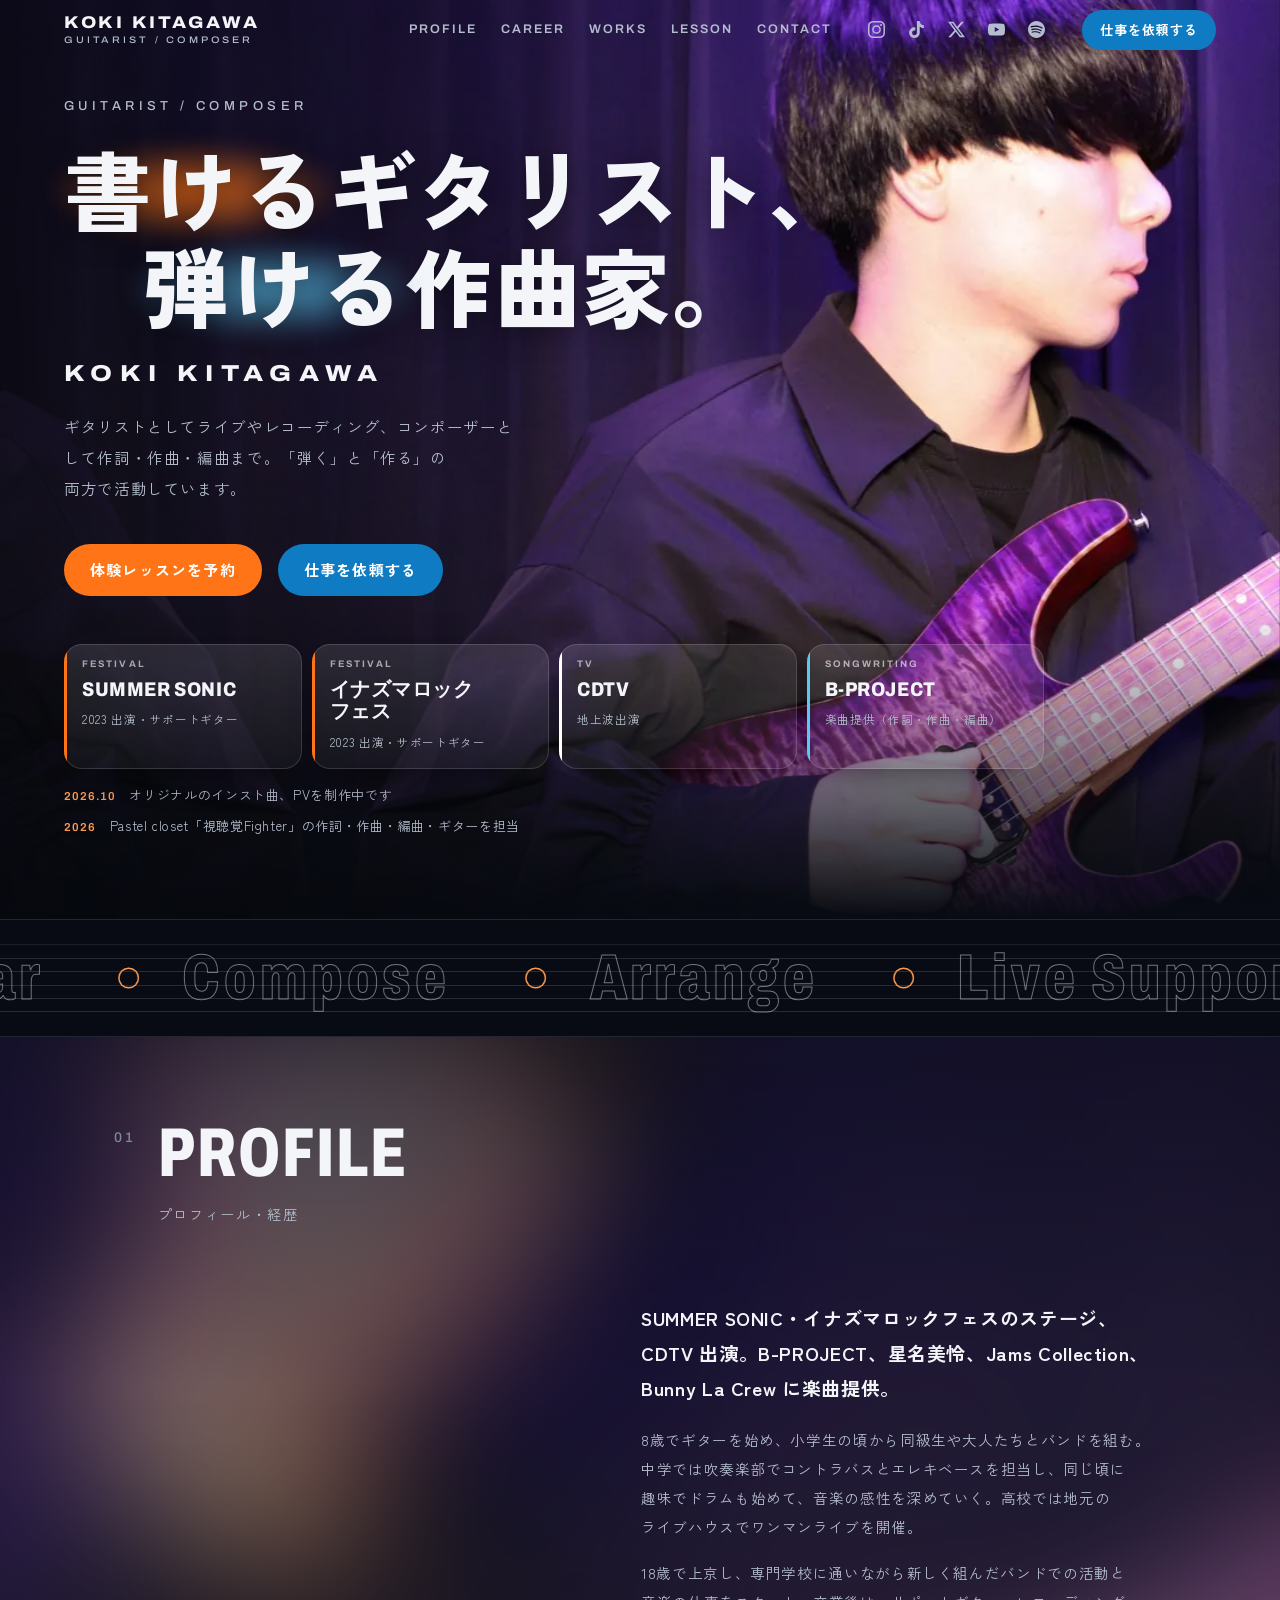
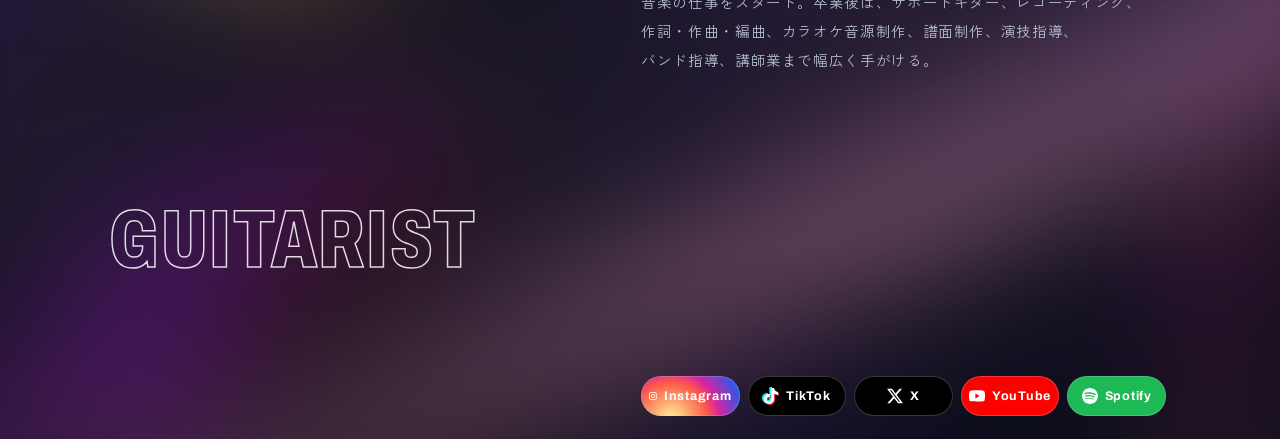
==== commit d9741ef1: "独自ドメイン kokikitagawa.com に切り替える：CNAME を追加し、サイトの住所（canonical・OGP・サイトマップ・robots・プライバシーポリシー）を新しい住所に（覚えやす" ====
--- a/v2/index.html
+++ b/v2/index.html
@@ -1 +1 @@
-<!doctype html><html lang="ja"><head><meta charset="utf-8"><meta name="robots" content="noindex"><link rel="canonical" href="https://kokikitagawa.github.io/koki-kitagawa/"><meta http-equiv="refresh" content="0; url=../"><title>北川弘喜</title></head><body><a href="../">北川弘喜のホームページへ</a></body></html>
+<!doctype html><html lang="ja"><head><meta charset="utf-8"><meta name="robots" content="noindex"><link rel="canonical" href="https://kokikitagawa.com/"><meta http-equiv="refresh" content="0; url=../"><title>北川弘喜</title></head><body><a href="../">北川弘喜のホームページへ</a></body></html>
